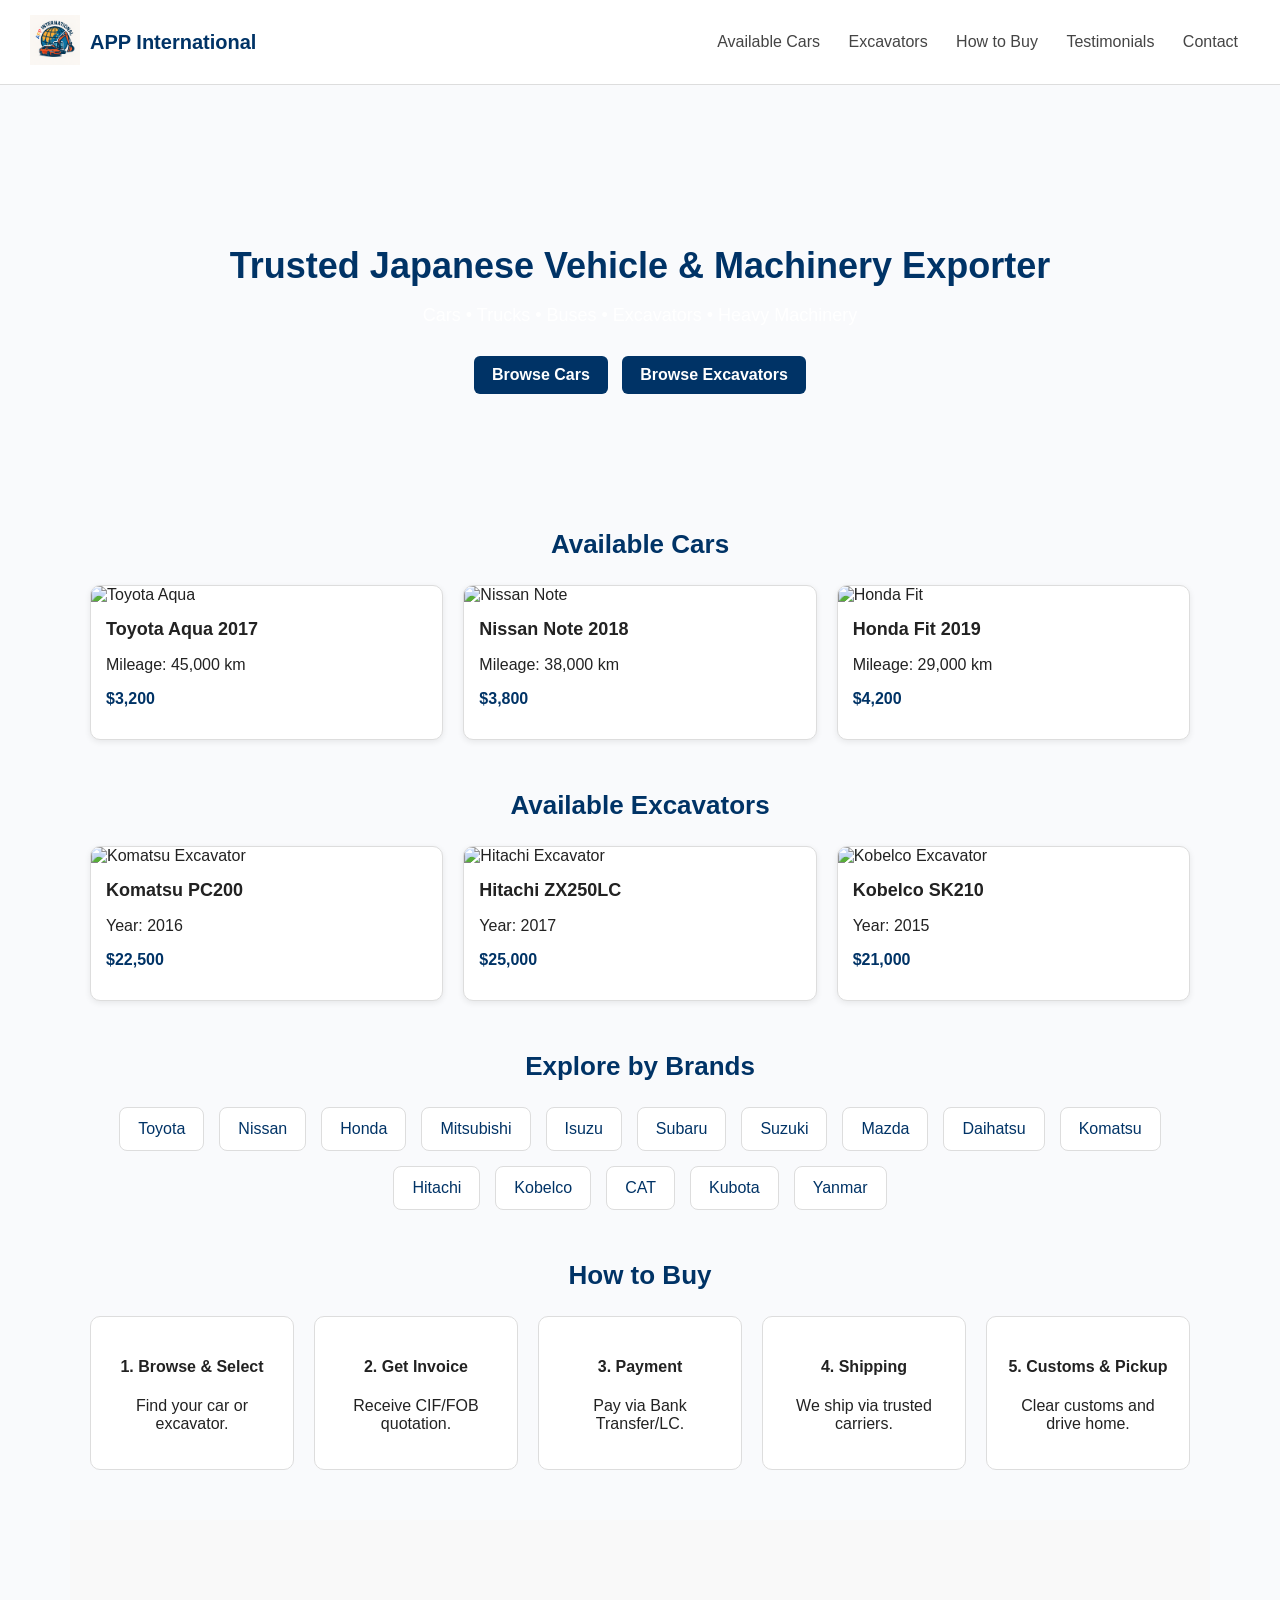
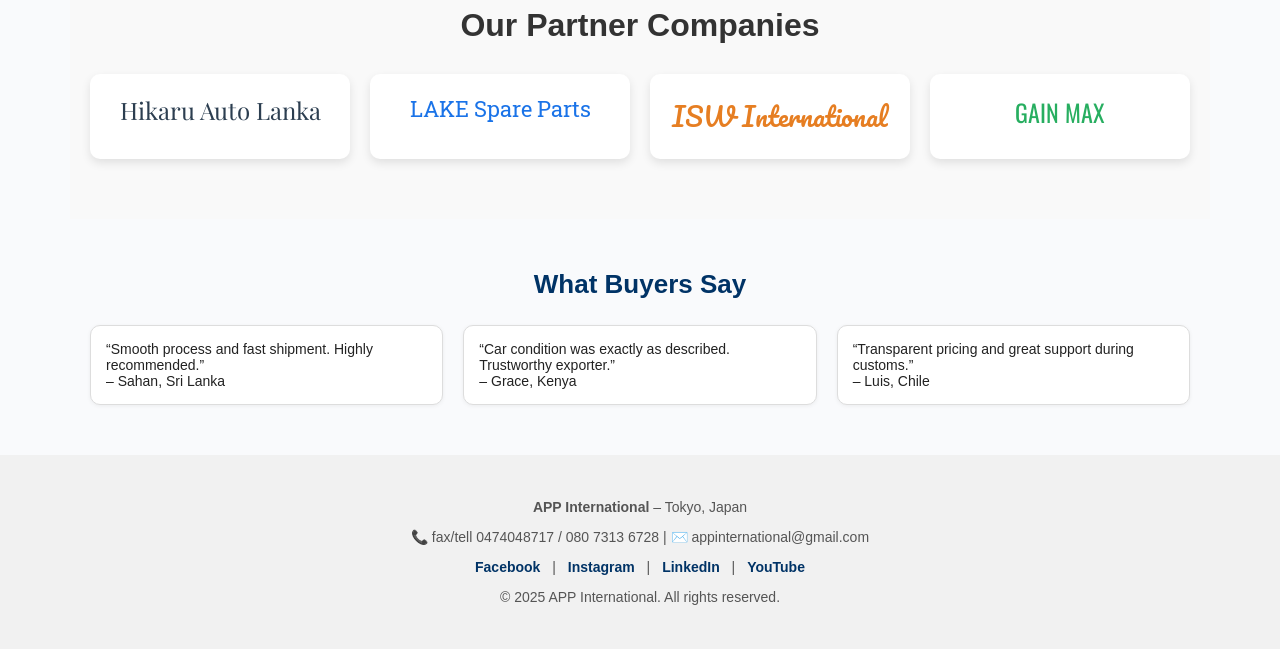
==== index.html @ 5d3f3b63 "Update index.html" ====
<!DOCTYPE html>
<html lang="en">
<head>
  <meta charset="UTF-8" />
  <meta name="viewport" content="width=device-width, initial-scale=1.0"/>
  <title>APP International - Japanese Vehicle & Machinery Exporter</title>
  <!-- Google Fonts for Partner Companies -->
  <link href="https://fonts.googleapis.com/css2?family=Playfair+Display:wght@600&family=Roboto+Slab:wght@700&family=Pacifico&family=Oswald:wght@600&display=swap" rel="stylesheet">

  <style>
    body {
      margin: 0;
      font-family: Arial, sans-serif;
      background: #f9fafc;
      color: #222;
    }
    header {
      background: #ffffff;
      border-bottom: 1px solid #ddd;
      padding: 15px 30px;
      display: flex;
      align-items: center;
      justify-content: space-between;
      position: sticky;
      top: 0;
      z-index: 100;
    }
    header .logo-container {
      display: flex;
      align-items: center;
      gap: 10px;
    }
    header img {
      height: 50px;
      width: auto;
    }
    header h1 {
      margin: 0;
      font-size: 20px;
      color: #003366;
    }
    nav a {
      margin: 0 12px;
      text-decoration: none;
      color: #444;
      font-weight: 500;
    }
    nav a:hover { color: #003366; }
    .hero {
      background: url("https://images.unsplash.com/photo-1502877338535-766e1452684a?auto=format&fit=crop&w=1500&q=80") center/cover no-repeat;
      color: white;
      text-align: center;
      padding: 80px 20px;
    }
    .hero h2 { font-size: 36px; margin-bottom: 15px; }
    .hero p { font-size: 18px; margin-bottom: 25px; }
    .btn {
      background: #003366;
      color: white;
      padding: 10px 18px;
      border-radius: 6px;
      text-decoration: none;
      font-weight: bold;
      margin: 5px;
      display: inline-block;
    }
    .btn:hover { background: #0055aa; }
    section {
      max-width: 1100px;
      margin: 50px auto;
      padding: 0 20px;
    }
    section h2 {
      text-align: center;
      margin-bottom: 25px;
      font-size: 26px;
      color: #003366;
    }
    .grid {
      display: grid;
      gap: 20px;
    }
    .grid-3 { grid-template-columns: repeat(auto-fit, minmax(300px, 1fr)); }
    .card {
      background: #fff;
      border: 1px solid #ddd;
      border-radius: 10px;
      overflow: hidden;
      box-shadow: 0 2px 6px rgba(0,0,0,0.08);
    }
    .card img { width: 100%; height: 180px; object-fit: cover; }
    .card-body { padding: 15px; }
    .card-body h3 { margin: 0 0 10px; font-size: 18px; }
    .price { color: #003366; font-weight: bold; margin-top: 5px; }
    .brands {
      display: flex;
      flex-wrap: wrap;
      justify-content: center;
      gap: 15px;
    }
    .brand {
      padding: 12px 18px;
      border: 1px solid #ddd;
      border-radius: 8px;
      background: #fff;
      font-weight: 500;
      color: #003366;
    }
    .steps {
      display: grid;
      grid-template-columns: repeat(auto-fit, minmax(180px, 1fr));
      gap: 20px;
    }
    .step {
      background: #fff;
      border: 1px solid #ddd;
      border-radius: 10px;
      padding: 20px;
      text-align: center;
    }
    .testimonials {
      display: grid;
      grid-template-columns: repeat(auto-fit, minmax(250px, 1fr));
      gap: 20px;
    }
    .testimonial {
      background: #fff;
      border: 1px solid #ddd;
      border-radius: 10px;
      padding: 15px;
      font-size: 14px;
      box-shadow: 0 1px 4px rgba(0,0,0,0.06);
    }

    /* Partner Companies Section */
    .partners {
      text-align: center;
      padding: 60px 20px;
      background: #f9f9f9;
    }
    .partners h2 {
      font-size: 2rem;
      margin-bottom: 30px;
      color: #333;
    }
    .partner-grid {
      display: grid;
      grid-template-columns: repeat(auto-fit, minmax(220px, 1fr));
      gap: 20px;
    }
    .partner {
      padding: 20px;
      border-radius: 10px;
      background: white;
      box-shadow: 0 4px 10px rgba(0,0,0,0.1);
      transition: transform 0.3s, box-shadow 0.3s;
    }
    .partner:hover {
      transform: translateY(-5px);
      box-shadow: 0 8px 20px rgba(0,0,0,0.2);
    }
    .partner.p1 { font-family: 'Playfair Display', serif; font-size: 1.5rem; color: #2c3e50; }
    .partner.p2 { font-family: 'Roboto Slab', serif; font-size: 1.4rem; color: #1a73e8; }
    .partner.p3 { font-family: 'Pacifico', cursive; font-size: 1.6rem; color: #e67e22; }
    .partner.p4 { font-family: 'Oswald', sans-serif; font-size: 1.5rem; color: #27ae60; }

    footer {
      background: #f1f1f1;
      padding: 30px 20px;
      margin-top: 50px;
      text-align: center;
      font-size: 14px;
      color: #555;
    }
    footer .social a {
      margin: 0 8px;
      color: #003366;
      text-decoration: none;
      font-weight: bold;
    }
  </style>
</head>
<body>

<header>
  <div class="logo-container">
    <a href="#">
      <img src="images/1.png" alt="APP International Logo">
    </a>
    <h1>APP International</h1>
  </div>
  <nav>
    <a href="#cars">Available Cars</a>
    <a href="#excavators">Excavators</a>
    <a href="#how">How to Buy</a>
    <a href="#testimonials">Testimonials</a>
    <a href="#contact">Contact</a>
  </nav>
</header>

<section class="hero">
  <h2>Trusted Japanese Vehicle & Machinery Exporter</h2>
  <p>Cars • Trucks • Buses • Excavators • Heavy Machinery</p>
  <a href="#cars" class="btn">Browse Cars</a>
  <a href="#excavators" class="btn">Browse Excavators</a>
</section>

<section id="cars">
  <h2>Available Cars</h2>
  <div class="grid grid-3">
    <div class="card">
      <img src="https://images.unsplash.com/photo-1517673132405-a56a62b18caf?auto=format&fit=crop&w=800&q=60" alt="Toyota Aqua"/>
      <div class="card-body">
        <h3>Toyota Aqua 2017</h3>
        <p>Mileage: 45,000 km</p>
        <p class="price">$3,200</p>
      </div>
    </div>
    <div class="card">
      <img src="https://images.unsplash.com/photo-1493238792000-8113da705763?auto=format&fit=crop&w=800&q=60" alt="Nissan Note"/>
      <div class="card-body">
        <h3>Nissan Note 2018</h3>
        <p>Mileage: 38,000 km</p>
        <p class="price">$3,800</p>
      </div>
    </div>
    <div class="card">
      <img src="https://images.unsplash.com/photo-1511919884226-fd3cad34687c?auto=format&fit=crop&w=800&q=60" alt="Honda Fit"/>
      <div class="card-body">
        <h3>Honda Fit 2019</h3>
        <p>Mileage: 29,000 km</p>
        <p class="price">$4,200</p>
      </div>
    </div>
  </div>
</section>

<section id="excavators">
  <h2>Available Excavators</h2>
  <div class="grid grid-3">
    <div class="card">
      <img src="https://upload.wikimedia.org/wikipedia/commons/4/40/Komatsu_PC200-8_excavator.jpg" alt="Komatsu Excavator"/>
      <div class="card-body">
        <h3>Komatsu PC200</h3>
        <p>Year: 2016</p>
        <p class="price">$22,500</p>
      </div>
    </div>
    <div class="card">
      <img src="https://upload.wikimedia.org/wikipedia/commons/f/f3/Hitachi_ZX250LC-5.jpg" alt="Hitachi Excavator"/>
      <div class="card-body">
        <h3>Hitachi ZX250LC</h3>
        <p>Year: 2017</p>
        <p class="price">$25,000</p>
      </div>
    </div>
    <div class="card">
      <img src="https://upload.wikimedia.org/wikipedia/commons/7/71/Kobelco_SK210LC-9.jpg" alt="Kobelco Excavator"/>
      <div class="card-body">
        <h3>Kobelco SK210</h3>
        <p>Year: 2015</p>
        <p class="price">$21,000</p>
      </div>
    </div>
  </div>
</section>

<section>
  <h2>Explore by Brands</h2>
  <div class="brands">
    <div class="brand">Toyota</div>
    <div class="brand">Nissan</div>
    <div class="brand">Honda</div>
    <div class="brand">Mitsubishi</div>
    <div class="brand">Isuzu</div>
    <div class="brand">Subaru</div>
    <div class="brand">Suzuki</div>
    <div class="brand">Mazda</div>
    <div class="brand">Daihatsu</div>
    <div class="brand">Komatsu</div>
    <div class="brand">Hitachi</div>
    <div class="brand">Kobelco</div>
    <div class="brand">CAT</div>
    <div class="brand">Kubota</div>
    <div class="brand">Yanmar</div>
  </div>
</section>

<section id="how">
  <h2>How to Buy</h2>
  <div class="steps">
    <div class="step"><h4>1. Browse & Select</h4><p>Find your car or excavator.</p></div>
    <div class="step"><h4>2. Get Invoice</h4><p>Receive CIF/FOB quotation.</p></div>
    <div class="step"><h4>3. Payment</h4><p>Pay via Bank Transfer/LC.</p></div>
    <div class="step"><h4>4. Shipping</h4><p>We ship via trusted carriers.</p></div>
    <div class="step"><h4>5. Customs & Pickup</h4><p>Clear customs and drive home.</p></div>
  </div>
</section>

<!-- Partner Companies Section -->
<section class="partners">
  <h2>Our Partner Companies</h2>
  <div class="partner-grid">
    <div class="partner p1">Hikaru Auto Lanka</div>
    <div class="partner p2">LAKE Spare Parts</div>
    <div class="partner p3">ISW International</div>
    <div class="partner p4">GAIN MAX</div>
  </div>
</section>

<section id="testimonials">
  <h2>What Buyers Say</h2>
  <div class="testimonials">
    <div class="testimonial">“Smooth process and fast shipment. Highly recommended.” <br>– Sahan, Sri Lanka</div>
    <div class="testimonial">“Car condition was exactly as described. Trustworthy exporter.” <br>– Grace, Kenya</div>
    <div class="testimonial">“Transparent pricing and great support during customs.” <br>– Luis, Chile</div>
  </div>
</section>

<footer id="contact">
  <p><strong>APP International</strong> – Tokyo, Japan</p>
  <p>📞 fax/tell 0474048717 / 080 7313 6728 | ✉️ appinternational@gmail.com </p>
  <div class="social">
    <a href="#">Facebook</a> | 
    <a href="#">Instagram</a> | 
    <a href="#">LinkedIn</a> | 
    <a href="#">YouTube</a>
  </div>
  <p>© 2025 APP International. All rights reserved.</p>
</footer>

</body>
</html>
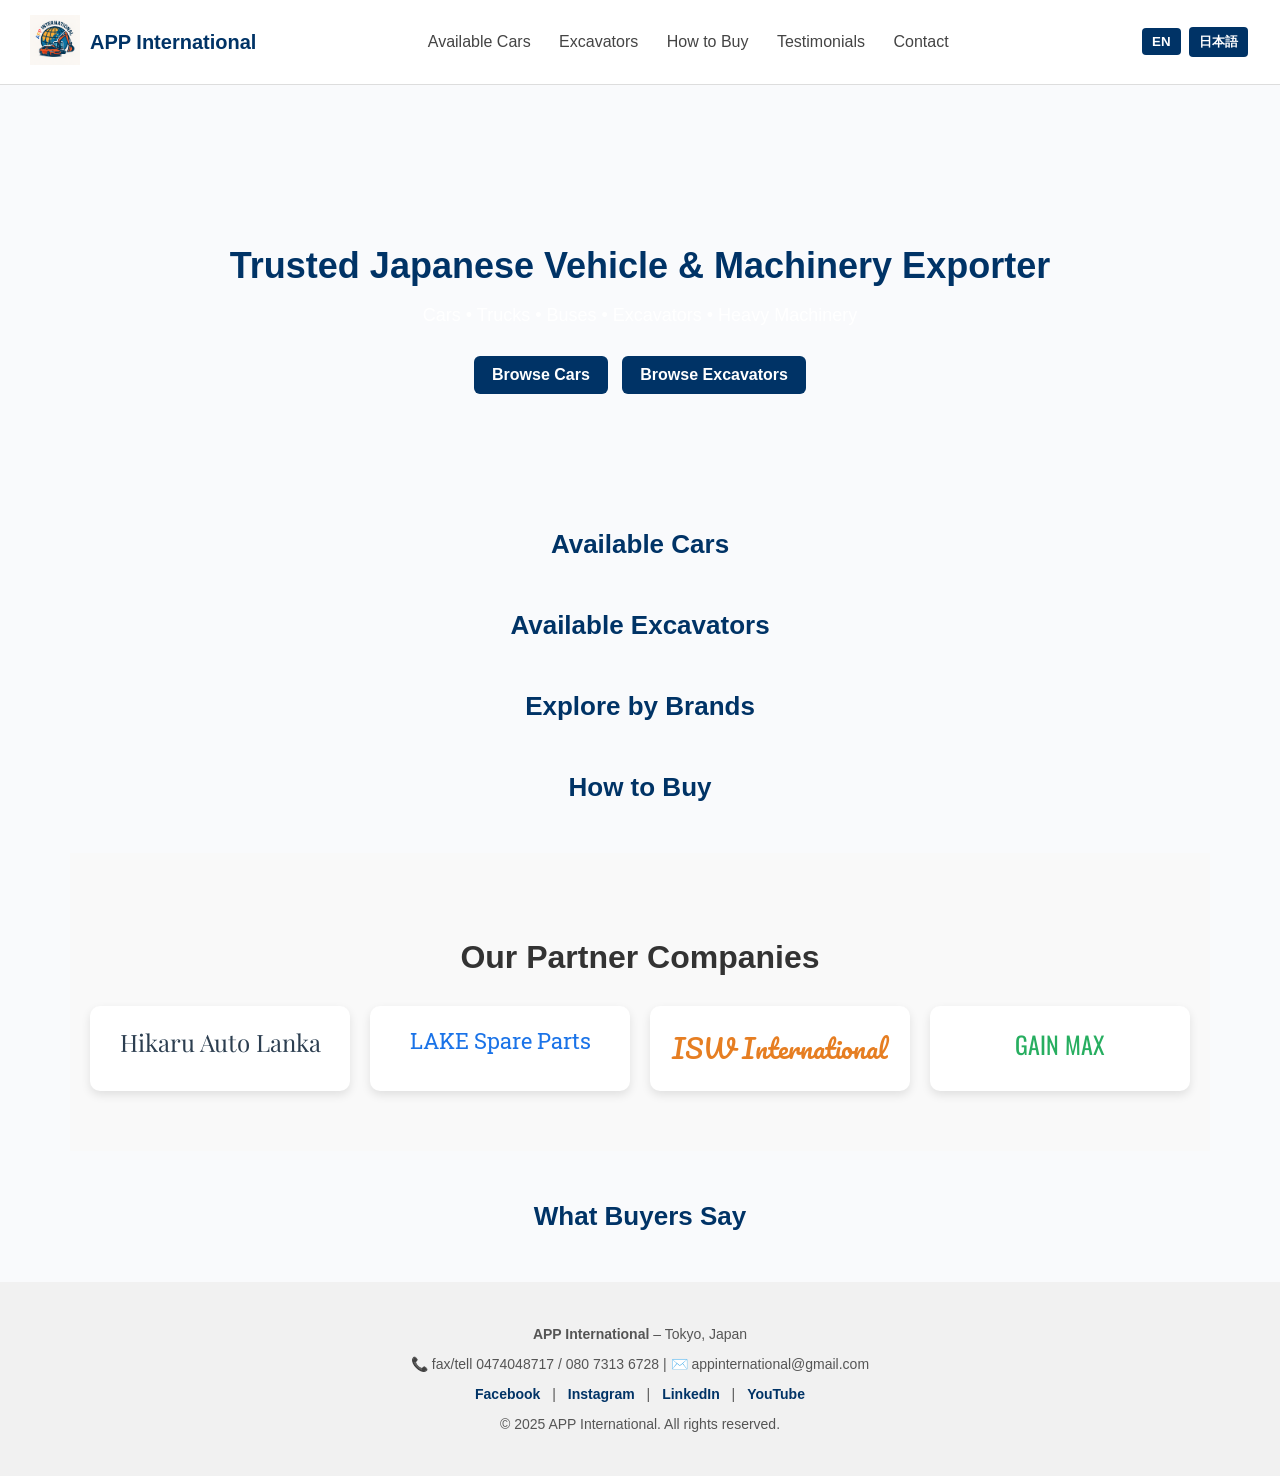
==== commit f7e9b639: "Update index.html" ====
--- a/index.html
+++ b/index.html
@@ -46,6 +46,22 @@
       font-weight: 500;
     }
     nav a:hover { color: #003366; }
+    .lang-switch {
+      margin-left: 20px;
+    }
+    .lang-switch button {
+      border: none;
+      background: #003366;
+      color: white;
+      padding: 6px 10px;
+      margin: 0 2px;
+      border-radius: 4px;
+      cursor: pointer;
+      font-weight: bold;
+    }
+    .lang-switch button:hover {
+      background: #0055aa;
+    }
     .hero {
       background: url("https://images.unsplash.com/photo-1502877338535-766e1452684a?auto=format&fit=crop&w=1500&q=80") center/cover no-repeat;
       color: white;
@@ -131,7 +147,6 @@
       font-size: 14px;
       box-shadow: 0 1px 4px rgba(0,0,0,0.06);
     }
-
     /* Partner Companies Section */
     .partners {
       text-align: center;
@@ -184,122 +199,51 @@
 
 <header>
   <div class="logo-container">
-    <a href="#">
-      <img src="images/1.png" alt="APP International Logo">
-    </a>
-    <h1>APP International</h1>
+    <a href="#"><img src="images/1.png" alt="APP International Logo"></a>
+    <h1 id="site-title">APP International</h1>
   </div>
   <nav>
-    <a href="#cars">Available Cars</a>
-    <a href="#excavators">Excavators</a>
-    <a href="#how">How to Buy</a>
-    <a href="#testimonials">Testimonials</a>
-    <a href="#contact">Contact</a>
+    <a href="#cars" id="nav-cars">Available Cars</a>
+    <a href="#excavators" id="nav-excavators">Excavators</a>
+    <a href="#how" id="nav-how">How to Buy</a>
+    <a href="#testimonials" id="nav-testimonials">Testimonials</a>
+    <a href="#contact" id="nav-contact">Contact</a>
   </nav>
+  <div class="lang-switch">
+    <button onclick="setLanguage('en')">EN</button>
+    <button onclick="setLanguage('jp')">日本語</button>
+  </div>
 </header>
 
 <section class="hero">
-  <h2>Trusted Japanese Vehicle & Machinery Exporter</h2>
-  <p>Cars • Trucks • Buses • Excavators • Heavy Machinery</p>
-  <a href="#cars" class="btn">Browse Cars</a>
-  <a href="#excavators" class="btn">Browse Excavators</a>
+  <h2 id="hero-title">Trusted Japanese Vehicle & Machinery Exporter</h2>
+  <p id="hero-sub">Cars • Trucks • Buses • Excavators • Heavy Machinery</p>
+  <a href="#cars" class="btn" id="btn-cars">Browse Cars</a>
+  <a href="#excavators" class="btn" id="btn-excavators">Browse Excavators</a>
 </section>
 
 <section id="cars">
-  <h2>Available Cars</h2>
-  <div class="grid grid-3">
-    <div class="card">
-      <img src="https://images.unsplash.com/photo-1517673132405-a56a62b18caf?auto=format&fit=crop&w=800&q=60" alt="Toyota Aqua"/>
-      <div class="card-body">
-        <h3>Toyota Aqua 2017</h3>
-        <p>Mileage: 45,000 km</p>
-        <p class="price">$3,200</p>
-      </div>
-    </div>
-    <div class="card">
-      <img src="https://images.unsplash.com/photo-1493238792000-8113da705763?auto=format&fit=crop&w=800&q=60" alt="Nissan Note"/>
-      <div class="card-body">
-        <h3>Nissan Note 2018</h3>
-        <p>Mileage: 38,000 km</p>
-        <p class="price">$3,800</p>
-      </div>
-    </div>
-    <div class="card">
-      <img src="https://images.unsplash.com/photo-1511919884226-fd3cad34687c?auto=format&fit=crop&w=800&q=60" alt="Honda Fit"/>
-      <div class="card-body">
-        <h3>Honda Fit 2019</h3>
-        <p>Mileage: 29,000 km</p>
-        <p class="price">$4,200</p>
-      </div>
-    </div>
-  </div>
+  <h2 id="cars-title">Available Cars</h2>
+  <!-- cars content unchanged -->
 </section>
 
 <section id="excavators">
-  <h2>Available Excavators</h2>
-  <div class="grid grid-3">
-    <div class="card">
-      <img src="https://upload.wikimedia.org/wikipedia/commons/4/40/Komatsu_PC200-8_excavator.jpg" alt="Komatsu Excavator"/>
-      <div class="card-body">
-        <h3>Komatsu PC200</h3>
-        <p>Year: 2016</p>
-        <p class="price">$22,500</p>
-      </div>
-    </div>
-    <div class="card">
-      <img src="https://upload.wikimedia.org/wikipedia/commons/f/f3/Hitachi_ZX250LC-5.jpg" alt="Hitachi Excavator"/>
-      <div class="card-body">
-        <h3>Hitachi ZX250LC</h3>
-        <p>Year: 2017</p>
-        <p class="price">$25,000</p>
-      </div>
-    </div>
-    <div class="card">
-      <img src="https://upload.wikimedia.org/wikipedia/commons/7/71/Kobelco_SK210LC-9.jpg" alt="Kobelco Excavator"/>
-      <div class="card-body">
-        <h3>Kobelco SK210</h3>
-        <p>Year: 2015</p>
-        <p class="price">$21,000</p>
-      </div>
-    </div>
-  </div>
+  <h2 id="excavators-title">Available Excavators</h2>
+  <!-- excavators content unchanged -->
 </section>
 
 <section>
-  <h2>Explore by Brands</h2>
-  <div class="brands">
-    <div class="brand">Toyota</div>
-    <div class="brand">Nissan</div>
-    <div class="brand">Honda</div>
-    <div class="brand">Mitsubishi</div>
-    <div class="brand">Isuzu</div>
-    <div class="brand">Subaru</div>
-    <div class="brand">Suzuki</div>
-    <div class="brand">Mazda</div>
-    <div class="brand">Daihatsu</div>
-    <div class="brand">Komatsu</div>
-    <div class="brand">Hitachi</div>
-    <div class="brand">Kobelco</div>
-    <div class="brand">CAT</div>
-    <div class="brand">Kubota</div>
-    <div class="brand">Yanmar</div>
-  </div>
+  <h2 id="brands-title">Explore by Brands</h2>
+  <!-- brands content unchanged -->
 </section>
 
 <section id="how">
-  <h2>How to Buy</h2>
-  <div class="steps">
-    <div class="step"><h4>1. Browse & Select</h4><p>Find your car or excavator.</p></div>
-    <div class="step"><h4>2. Get Invoice</h4><p>Receive CIF/FOB quotation.</p></div>
-    <div class="step"><h4>3. Payment</h4><p>Pay via Bank Transfer/LC.</p></div>
-    <div class="step"><h4>4. Shipping</h4><p>We ship via trusted carriers.</p></div>
-    <div class="step"><h4>5. Customs & Pickup</h4><p>Clear customs and drive home.</p></div>
-  </div>
-</section>
-
-<!-- Partner Companies Section -->
+  <h2 id="how-title">How to Buy</h2>
+  <!-- steps content unchanged -->
+</section>
+
 <section class="partners">
-  <h2>Our Partner Companies</h2>
+  <h2 id="partners-title">Our Partner Companies</h2>
   <div class="partner-grid">
     <div class="partner p1">Hikaru Auto Lanka</div>
     <div class="partner p2">LAKE Spare Parts</div>
@@ -309,16 +253,12 @@
 </section>
 
 <section id="testimonials">
-  <h2>What Buyers Say</h2>
-  <div class="testimonials">
-    <div class="testimonial">“Smooth process and fast shipment. Highly recommended.” <br>– Sahan, Sri Lanka</div>
-    <div class="testimonial">“Car condition was exactly as described. Trustworthy exporter.” <br>– Grace, Kenya</div>
-    <div class="testimonial">“Transparent pricing and great support during customs.” <br>– Luis, Chile</div>
-  </div>
+  <h2 id="testimonials-title">What Buyers Say</h2>
+  <!-- testimonials content unchanged -->
 </section>
 
 <footer id="contact">
-  <p><strong>APP International</strong> – Tokyo, Japan</p>
+  <p><strong id="footer-company">APP International</strong> – Tokyo, Japan</p>
   <p>📞 fax/tell 0474048717 / 080 7313 6728 | ✉️ appinternational@gmail.com </p>
   <div class="social">
     <a href="#">Facebook</a> | 
@@ -326,8 +266,60 @@
     <a href="#">LinkedIn</a> | 
     <a href="#">YouTube</a>
   </div>
-  <p>© 2025 APP International. All rights reserved.</p>
+  <p id="footer-text">© 2025 APP International. All rights reserved.</p>
 </footer>
+
+<script>
+const translations = {
+  en: {
+    "site-title": "APP International",
+    "nav-cars": "Available Cars",
+    "nav-excavators": "Excavators",
+    "nav-how": "How to Buy",
+    "nav-testimonials": "Testimonials",
+    "nav-contact": "Contact",
+    "hero-title": "Trusted Japanese Vehicle & Machinery Exporter",
+    "hero-sub": "Cars • Trucks • Buses • Excavators • Heavy Machinery",
+    "btn-cars": "Browse Cars",
+    "btn-excavators": "Browse Excavators",
+    "cars-title": "Available Cars",
+    "excavators-title": "Available Excavators",
+    "brands-title": "Explore by Brands",
+    "how-title": "How to Buy",
+    "partners-title": "Our Partner Companies",
+    "testimonials-title": "What Buyers Say",
+    "footer-company": "APP International",
+    "footer-text": "© 2025 APP International. All rights reserved."
+  },
+  jp: {
+    "site-title": "APPインターナショナル",
+    "nav-cars": "販売中の車",
+    "nav-excavators": "油圧ショベル",
+    "nav-how": "購入方法",
+    "nav-testimonials": "お客様の声",
+    "nav-contact": "お問い合わせ",
+    "hero-title": "信頼できる日本車・建設機械輸出業者",
+    "hero-sub": "自動車 • トラック • バス • 油圧ショベル • 重機",
+    "btn-cars": "車を見る",
+    "btn-excavators": "油圧ショベルを見る",
+    "cars-title": "販売中の車",
+    "excavators-title": "販売中の油圧ショベル",
+    "brands-title": "メーカー別に探す",
+    "how-title": "購入の流れ",
+    "partners-title": "パートナー企業",
+    "testimonials-title": "お客様の声",
+    "footer-company": "APPインターナショナル",
+    "footer-text": "© 2025 APPインターナショナル. 無断転載を禁ず。"
+  }
+};
+
+function setLanguage(lang) {
+  for (const id in translations[lang]) {
+    const el = document.getElementById(id);
+    if (el) el.textContent = translations[lang][id];
+  }
+}
+</script>
 
 </body>
 </html>
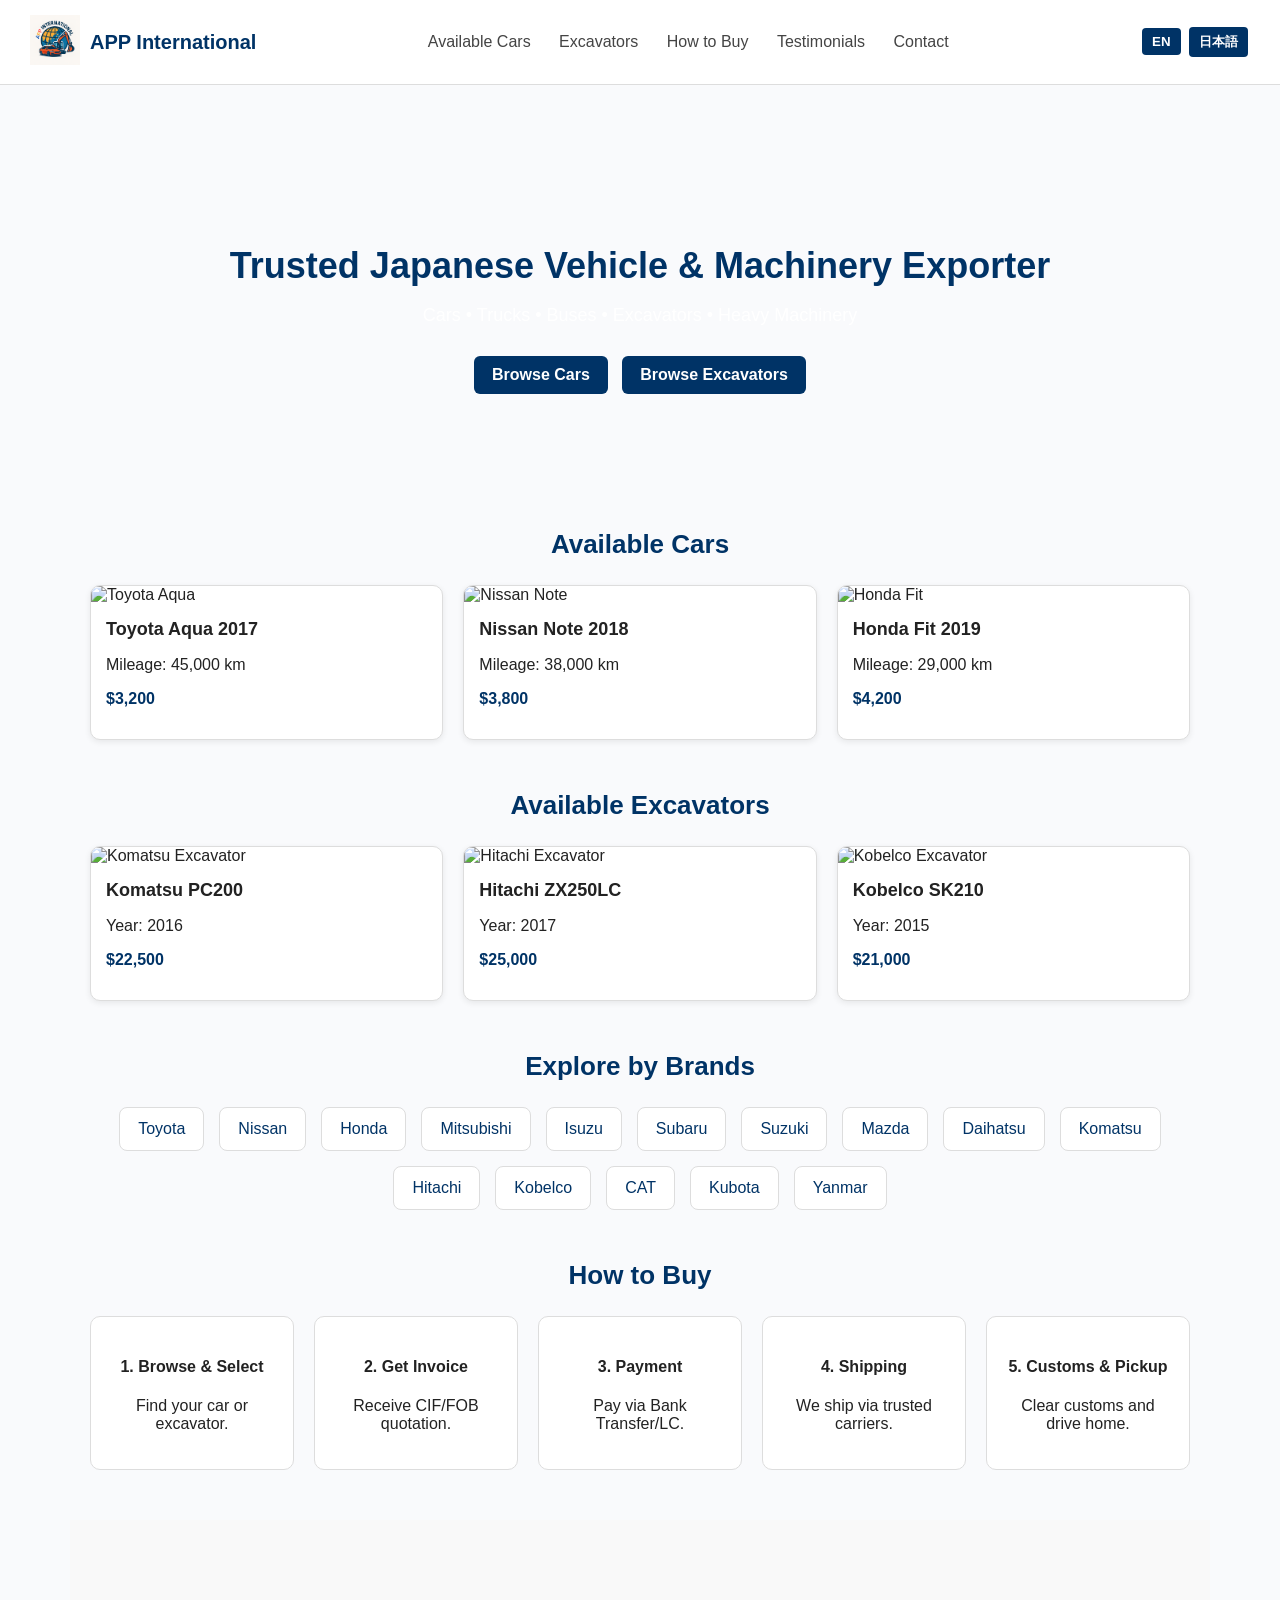
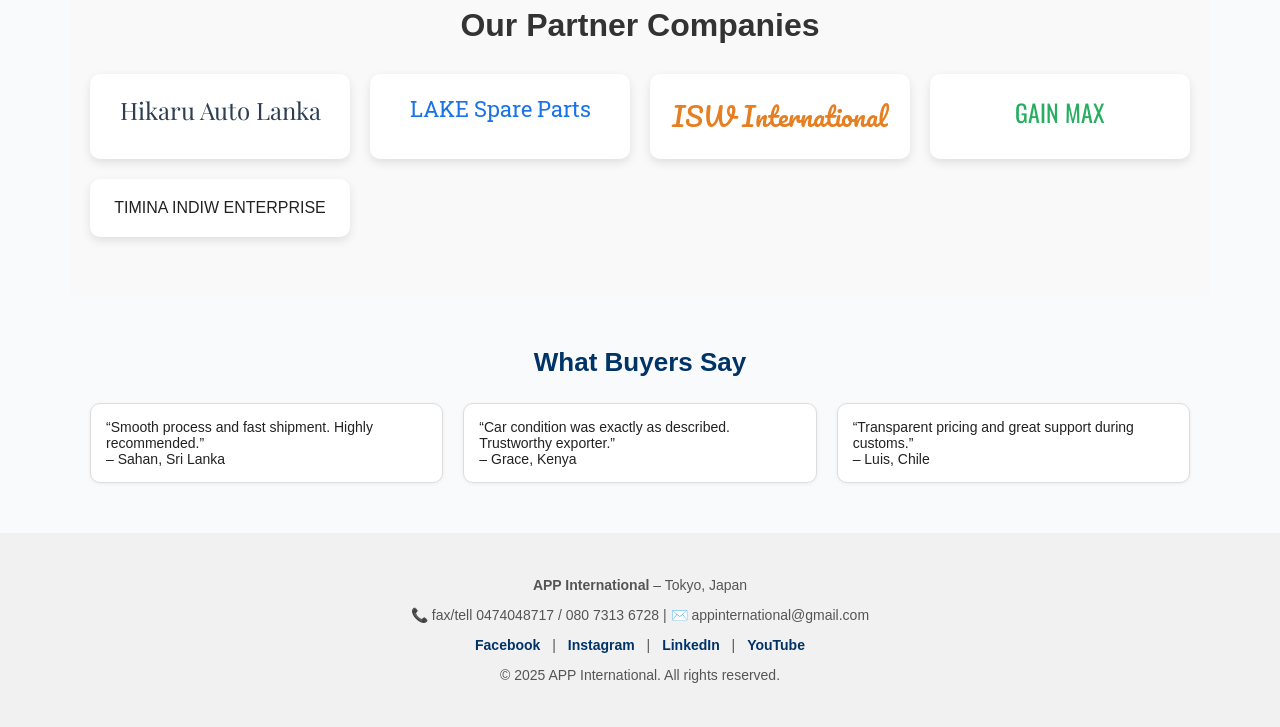
==== commit 7b88b144: "Update index.html" ====
--- a/index.html
+++ b/index.html
@@ -3,196 +3,94 @@
 <head>
   <meta charset="UTF-8" />
   <meta name="viewport" content="width=device-width, initial-scale=1.0"/>
-  <title>APP International - Japanese Vehicle & Machinery Exporter</title>
+  <title>APP International - Japanese Vehicle Spare Parts & Machinery Exporter</title>
   <!-- Google Fonts for Partner Companies -->
   <link href="https://fonts.googleapis.com/css2?family=Playfair+Display:wght@600&family=Roboto+Slab:wght@700&family=Pacifico&family=Oswald:wght@600&display=swap" rel="stylesheet">
 
   <style>
-    body {
-      margin: 0;
-      font-family: Arial, sans-serif;
-      background: #f9fafc;
-      color: #222;
-    }
+    body { margin: 0; font-family: Arial, sans-serif; background: #f9fafc; color: #222; }
     header {
-      background: #ffffff;
-      border-bottom: 1px solid #ddd;
-      padding: 15px 30px;
-      display: flex;
-      align-items: center;
-      justify-content: space-between;
-      position: sticky;
-      top: 0;
-      z-index: 100;
-    }
-    header .logo-container {
-      display: flex;
-      align-items: center;
-      gap: 10px;
-    }
-    header img {
-      height: 50px;
-      width: auto;
-    }
-    header h1 {
-      margin: 0;
-      font-size: 20px;
-      color: #003366;
-    }
-    nav a {
-      margin: 0 12px;
-      text-decoration: none;
-      color: #444;
-      font-weight: 500;
-    }
+      background: #ffffff; border-bottom: 1px solid #ddd;
+      padding: 15px 30px; display: flex; align-items: center; justify-content: space-between;
+      position: sticky; top: 0; z-index: 100;
+    }
+    header .logo-container { display: flex; align-items: center; gap: 10px; }
+    header img { height: 50px; width: auto; }
+    header h1 { margin: 0; font-size: 20px; color: #003366; }
+    nav a { margin: 0 12px; text-decoration: none; color: #444; font-weight: 500; }
     nav a:hover { color: #003366; }
-    .lang-switch {
-      margin-left: 20px;
-    }
+    .lang-switch { margin-left: 20px; }
     .lang-switch button {
-      border: none;
-      background: #003366;
-      color: white;
-      padding: 6px 10px;
-      margin: 0 2px;
-      border-radius: 4px;
-      cursor: pointer;
-      font-weight: bold;
-    }
-    .lang-switch button:hover {
-      background: #0055aa;
-    }
+      border: none; background: #003366; color: white; padding: 6px 10px;
+      margin: 0 2px; border-radius: 4px; cursor: pointer; font-weight: bold;
+    }
+    .lang-switch button:hover { background: #0055aa; }
     .hero {
       background: url("https://images.unsplash.com/photo-1502877338535-766e1452684a?auto=format&fit=crop&w=1500&q=80") center/cover no-repeat;
-      color: white;
-      text-align: center;
-      padding: 80px 20px;
+      color: white; text-align: center; padding: 80px 20px;
     }
     .hero h2 { font-size: 36px; margin-bottom: 15px; }
     .hero p { font-size: 18px; margin-bottom: 25px; }
     .btn {
-      background: #003366;
-      color: white;
-      padding: 10px 18px;
-      border-radius: 6px;
-      text-decoration: none;
-      font-weight: bold;
-      margin: 5px;
-      display: inline-block;
+      background: #003366; color: white; padding: 10px 18px;
+      border-radius: 6px; text-decoration: none; font-weight: bold;
+      margin: 5px; display: inline-block;
     }
     .btn:hover { background: #0055aa; }
-    section {
-      max-width: 1100px;
-      margin: 50px auto;
-      padding: 0 20px;
-    }
-    section h2 {
-      text-align: center;
-      margin-bottom: 25px;
-      font-size: 26px;
-      color: #003366;
-    }
-    .grid {
-      display: grid;
-      gap: 20px;
-    }
+    section { max-width: 1100px; margin: 50px auto; padding: 0 20px; }
+    section h2 { text-align: center; margin-bottom: 25px; font-size: 26px; color: #003366; }
+    .grid { display: grid; gap: 20px; }
     .grid-3 { grid-template-columns: repeat(auto-fit, minmax(300px, 1fr)); }
     .card {
-      background: #fff;
-      border: 1px solid #ddd;
-      border-radius: 10px;
-      overflow: hidden;
-      box-shadow: 0 2px 6px rgba(0,0,0,0.08);
+      background: #fff; border: 1px solid #ddd; border-radius: 10px;
+      overflow: hidden; box-shadow: 0 2px 6px rgba(0,0,0,0.08);
     }
     .card img { width: 100%; height: 180px; object-fit: cover; }
     .card-body { padding: 15px; }
     .card-body h3 { margin: 0 0 10px; font-size: 18px; }
     .price { color: #003366; font-weight: bold; margin-top: 5px; }
     .brands {
-      display: flex;
-      flex-wrap: wrap;
-      justify-content: center;
-      gap: 15px;
+      display: flex; flex-wrap: wrap; justify-content: center; gap: 15px;
     }
     .brand {
-      padding: 12px 18px;
-      border: 1px solid #ddd;
-      border-radius: 8px;
-      background: #fff;
-      font-weight: 500;
-      color: #003366;
+      padding: 12px 18px; border: 1px solid #ddd; border-radius: 8px;
+      background: #fff; font-weight: 500; color: #003366;
     }
     .steps {
-      display: grid;
-      grid-template-columns: repeat(auto-fit, minmax(180px, 1fr));
-      gap: 20px;
+      display: grid; grid-template-columns: repeat(auto-fit, minmax(180px, 1fr)); gap: 20px;
     }
     .step {
-      background: #fff;
-      border: 1px solid #ddd;
-      border-radius: 10px;
-      padding: 20px;
-      text-align: center;
+      background: #fff; border: 1px solid #ddd; border-radius: 10px;
+      padding: 20px; text-align: center;
     }
     .testimonials {
-      display: grid;
-      grid-template-columns: repeat(auto-fit, minmax(250px, 1fr));
-      gap: 20px;
+      display: grid; grid-template-columns: repeat(auto-fit, minmax(250px, 1fr)); gap: 20px;
     }
     .testimonial {
-      background: #fff;
-      border: 1px solid #ddd;
-      border-radius: 10px;
-      padding: 15px;
-      font-size: 14px;
-      box-shadow: 0 1px 4px rgba(0,0,0,0.06);
+      background: #fff; border: 1px solid #ddd; border-radius: 10px;
+      padding: 15px; font-size: 14px; box-shadow: 0 1px 4px rgba(0,0,0,0.06);
     }
     /* Partner Companies Section */
-    .partners {
-      text-align: center;
-      padding: 60px 20px;
-      background: #f9f9f9;
-    }
-    .partners h2 {
-      font-size: 2rem;
-      margin-bottom: 30px;
-      color: #333;
-    }
+    .partners { text-align: center; padding: 60px 20px; background: #f9f9f9; }
+    .partners h2 { font-size: 2rem; margin-bottom: 30px; color: #333; }
     .partner-grid {
-      display: grid;
-      grid-template-columns: repeat(auto-fit, minmax(220px, 1fr));
-      gap: 20px;
+      display: grid; grid-template-columns: repeat(auto-fit, minmax(220px, 1fr)); gap: 20px;
     }
     .partner {
-      padding: 20px;
-      border-radius: 10px;
-      background: white;
+      padding: 20px; border-radius: 10px; background: white;
       box-shadow: 0 4px 10px rgba(0,0,0,0.1);
       transition: transform 0.3s, box-shadow 0.3s;
     }
-    .partner:hover {
-      transform: translateY(-5px);
-      box-shadow: 0 8px 20px rgba(0,0,0,0.2);
-    }
+    .partner:hover { transform: translateY(-5px); box-shadow: 0 8px 20px rgba(0,0,0,0.2); }
     .partner.p1 { font-family: 'Playfair Display', serif; font-size: 1.5rem; color: #2c3e50; }
     .partner.p2 { font-family: 'Roboto Slab', serif; font-size: 1.4rem; color: #1a73e8; }
     .partner.p3 { font-family: 'Pacifico', cursive; font-size: 1.6rem; color: #e67e22; }
     .partner.p4 { font-family: 'Oswald', sans-serif; font-size: 1.5rem; color: #27ae60; }
-
     footer {
-      background: #f1f1f1;
-      padding: 30px 20px;
-      margin-top: 50px;
-      text-align: center;
-      font-size: 14px;
-      color: #555;
-    }
-    footer .social a {
-      margin: 0 8px;
-      color: #003366;
-      text-decoration: none;
-      font-weight: bold;
-    }
+      background: #f1f1f1; padding: 30px 20px; margin-top: 50px;
+      text-align: center; font-size: 14px; color: #555;
+    }
+    footer .social a { margin: 0 8px; color: #003366; text-decoration: none; font-weight: bold; }
   </style>
 </head>
 <body>
@@ -224,22 +122,94 @@
 
 <section id="cars">
   <h2 id="cars-title">Available Cars</h2>
-  <!-- cars content unchanged -->
+  <div class="grid grid-3">
+    <div class="card">
+      <img src="https://images.unsplash.com/photo-1517673132405-a56a62b18caf?auto=format&fit=crop&w=800&q=60" alt="Toyota Aqua"/>
+      <div class="card-body">
+        <h3>Toyota Aqua 2017</h3>
+        <p>Mileage: 45,000 km</p>
+        <p class="price">$3,200</p>
+      </div>
+    </div>
+    <div class="card">
+      <img src="https://images.unsplash.com/photo-1493238792000-8113da705763?auto=format&fit=crop&w=800&q=60" alt="Nissan Note"/>
+      <div class="card-body">
+        <h3>Nissan Note 2018</h3>
+        <p>Mileage: 38,000 km</p>
+        <p class="price">$3,800</p>
+      </div>
+    </div>
+    <div class="card">
+      <img src="https://images.unsplash.com/photo-1511919884226-fd3cad34687c?auto=format&fit=crop&w=800&q=60" alt="Honda Fit"/>
+      <div class="card-body">
+        <h3>Honda Fit 2019</h3>
+        <p>Mileage: 29,000 km</p>
+        <p class="price">$4,200</p>
+      </div>
+    </div>
+  </div>
 </section>
 
 <section id="excavators">
   <h2 id="excavators-title">Available Excavators</h2>
-  <!-- excavators content unchanged -->
+  <div class="grid grid-3">
+    <div class="card">
+      <img src="https://upload.wikimedia.org/wikipedia/commons/4/40/Komatsu_PC200-8_excavator.jpg" alt="Komatsu Excavator"/>
+      <div class="card-body">
+        <h3>Komatsu PC200</h3>
+        <p>Year: 2016</p>
+        <p class="price">$22,500</p>
+      </div>
+    </div>
+    <div class="card">
+      <img src="https://upload.wikimedia.org/wikipedia/commons/f/f3/Hitachi_ZX250LC-5.jpg" alt="Hitachi Excavator"/>
+      <div class="card-body">
+        <h3>Hitachi ZX250LC</h3>
+        <p>Year: 2017</p>
+        <p class="price">$25,000</p>
+      </div>
+    </div>
+    <div class="card">
+      <img src="https://upload.wikimedia.org/wikipedia/commons/7/71/Kobelco_SK210LC-9.jpg" alt="Kobelco Excavator"/>
+      <div class="card-body">
+        <h3>Kobelco SK210</h3>
+        <p>Year: 2015</p>
+        <p class="price">$21,000</p>
+      </div>
+    </div>
+  </div>
 </section>
 
 <section>
   <h2 id="brands-title">Explore by Brands</h2>
-  <!-- brands content unchanged -->
+  <div class="brands">
+    <div class="brand">Toyota</div>
+    <div class="brand">Nissan</div>
+    <div class="brand">Honda</div>
+    <div class="brand">Mitsubishi</div>
+    <div class="brand">Isuzu</div>
+    <div class="brand">Subaru</div>
+    <div class="brand">Suzuki</div>
+    <div class="brand">Mazda</div>
+    <div class="brand">Daihatsu</div>
+    <div class="brand">Komatsu</div>
+    <div class="brand">Hitachi</div>
+    <div class="brand">Kobelco</div>
+    <div class="brand">CAT</div>
+    <div class="brand">Kubota</div>
+    <div class="brand">Yanmar</div>
+  </div>
 </section>
 
 <section id="how">
   <h2 id="how-title">How to Buy</h2>
-  <!-- steps content unchanged -->
+  <div class="steps">
+    <div class="step"><h4>1. Browse & Select</h4><p>Find your car or excavator.</p></div>
+    <div class="step"><h4>2. Get Invoice</h4><p>Receive CIF/FOB quotation.</p></div>
+    <div class="step"><h4>3. Payment</h4><p>Pay via Bank Transfer/LC.</p></div>
+    <div class="step"><h4>4. Shipping</h4><p>We ship via trusted carriers.</p></div>
+    <div class="step"><h4>5. Customs & Pickup</h4><p>Clear customs and drive home.</p></div>
+  </div>
 </section>
 
 <section class="partners">
@@ -249,12 +219,17 @@
     <div class="partner p2">LAKE Spare Parts</div>
     <div class="partner p3">ISW International</div>
     <div class="partner p4">GAIN MAX</div>
+    <div class="partner p5">TIMINA INDIW ENTERPRISE</div>
   </div>
 </section>
 
 <section id="testimonials">
   <h2 id="testimonials-title">What Buyers Say</h2>
-  <!-- testimonials content unchanged -->
+  <div class="testimonials">
+    <div class="testimonial">“Smooth process and fast shipment. Highly recommended.” <br>– Sahan, Sri Lanka</div>
+    <div class="testimonial">“Car condition was exactly as described. Trustworthy exporter.” <br>– Grace, Kenya</div>
+    <div class="testimonial">“Transparent pricing and great support during customs.” <br>– Luis, Chile</div>
+  </div>
 </section>
 
 <footer id="contact">
@@ -312,7 +287,6 @@
     "footer-text": "© 2025 APPインターナショナル. 無断転載を禁ず。"
   }
 };
-
 function setLanguage(lang) {
   for (const id in translations[lang]) {
     const el = document.getElementById(id);
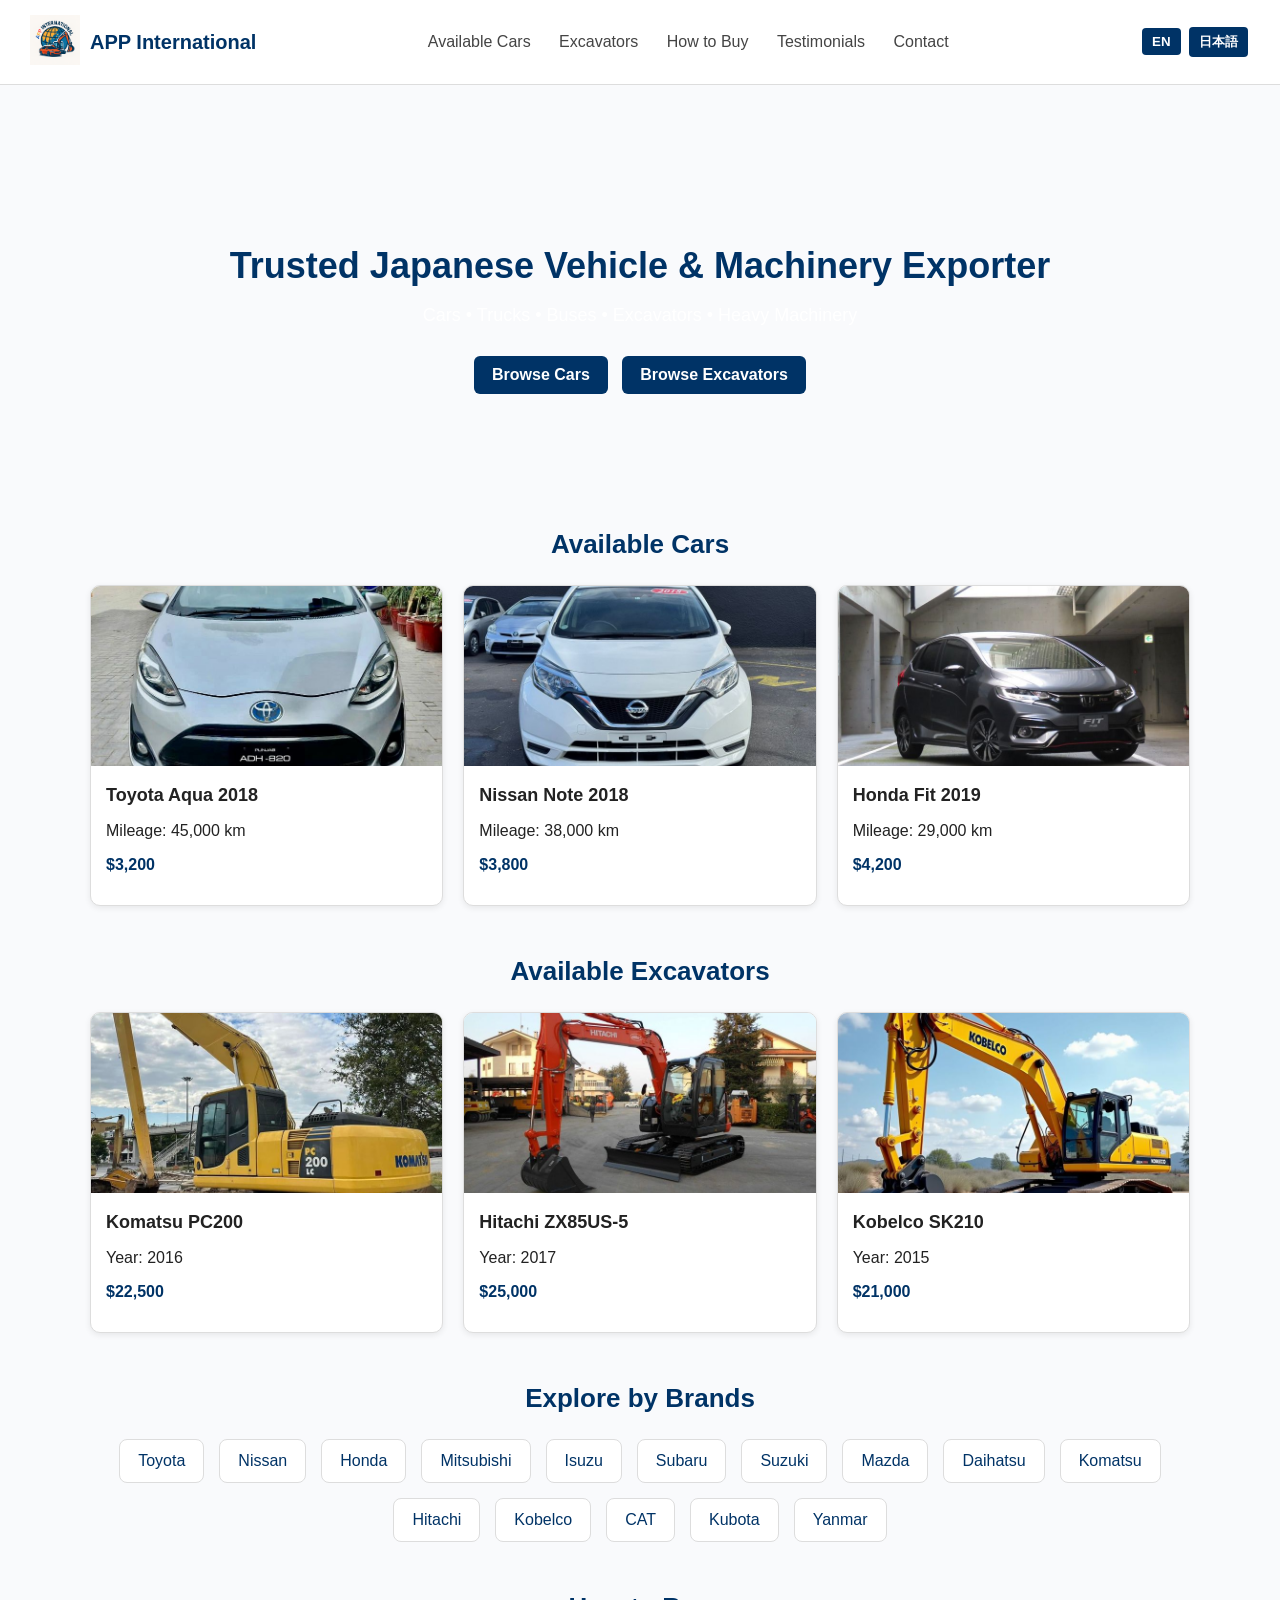
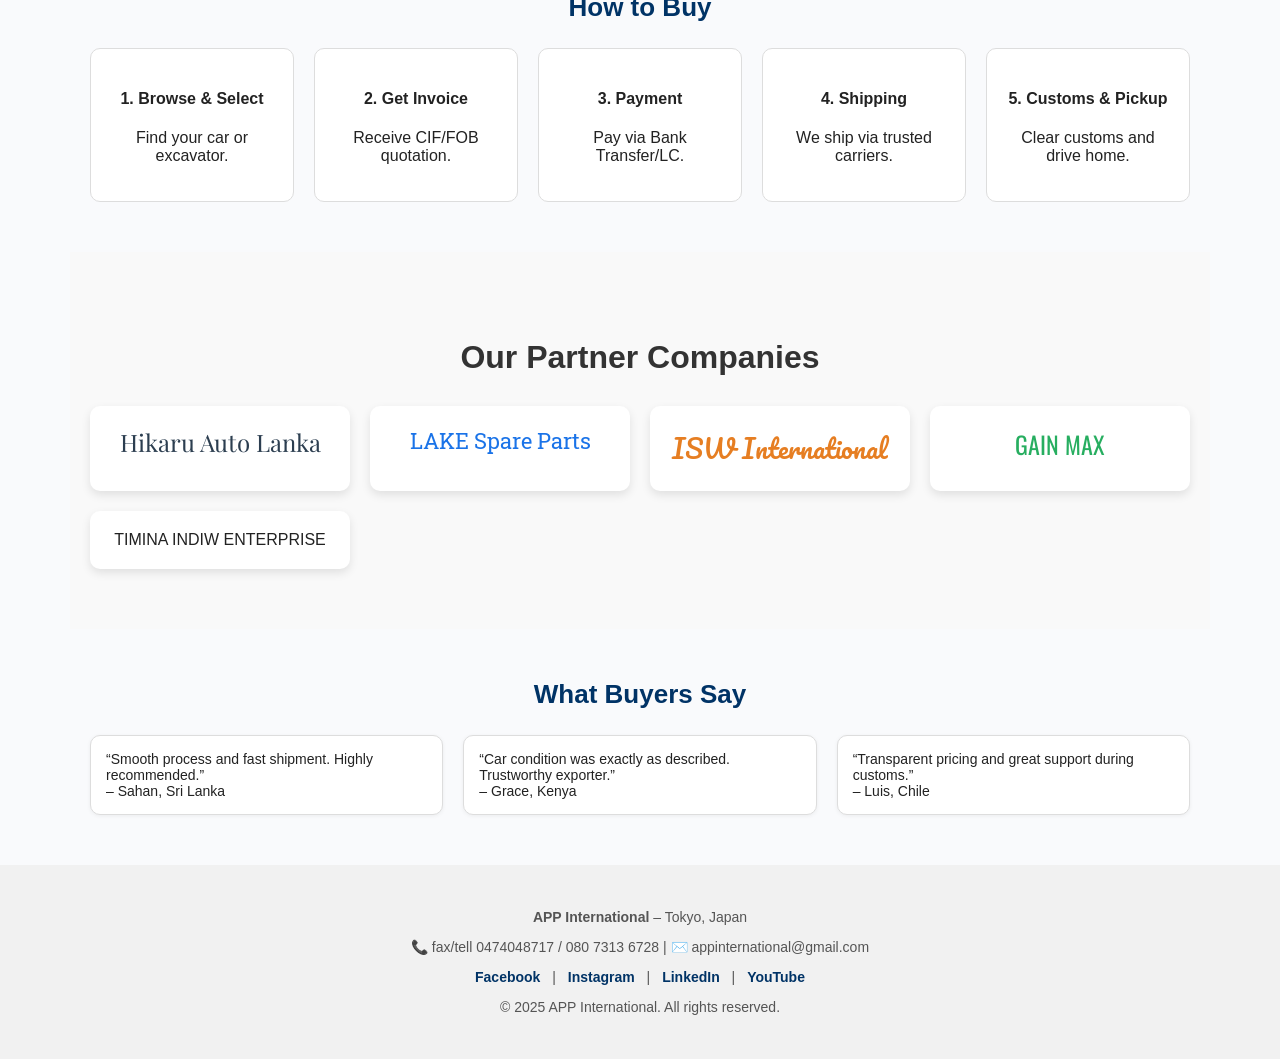
==== commit 06ab0323: "Update index.html" ====
--- a/index.html
+++ b/index.html
@@ -124,15 +124,15 @@
   <h2 id="cars-title">Available Cars</h2>
   <div class="grid grid-3">
     <div class="card">
-      <img src="https://images.unsplash.com/photo-1517673132405-a56a62b18caf?auto=format&fit=crop&w=800&q=60" alt="Toyota Aqua"/>
-      <div class="card-body">
-        <h3>Toyota Aqua 2017</h3>
+      <img src="images/2018 Toyota Aqua Hybrid (Prius C).jpg" alt="Toyota Aqua"/>
+      <div class="card-body">
+        <h3>Toyota Aqua 2018</h3>
         <p>Mileage: 45,000 km</p>
         <p class="price">$3,200</p>
       </div>
     </div>
     <div class="card">
-      <img src="https://images.unsplash.com/photo-1493238792000-8113da705763?auto=format&fit=crop&w=800&q=60" alt="Nissan Note"/>
+      <img src="images/🚗 2018 Nissan Note.jpg" alt="Nissan Note"/>
       <div class="card-body">
         <h3>Nissan Note 2018</h3>
         <p>Mileage: 38,000 km</p>
@@ -140,7 +140,7 @@
       </div>
     </div>
     <div class="card">
-      <img src="https://images.unsplash.com/photo-1511919884226-fd3cad34687c?auto=format&fit=crop&w=800&q=60" alt="Honda Fit"/>
+      <img src="images/ホンダ・フィットRS Honda SENSING 内装・外装など35枚 【画像・写真】 - webCG.jpg" alt="Honda Fit"/>
       <div class="card-body">
         <h3>Honda Fit 2019</h3>
         <p>Mileage: 29,000 km</p>
@@ -154,7 +154,7 @@
   <h2 id="excavators-title">Available Excavators</h2>
   <div class="grid grid-3">
     <div class="card">
-      <img src="https://upload.wikimedia.org/wikipedia/commons/4/40/Komatsu_PC200-8_excavator.jpg" alt="Komatsu Excavator"/>
+      <img src="images/Komatsu PC200LC-8 Specs & Dimensions.jpg" alt="Komatsu Excavator"/>
       <div class="card-body">
         <h3>Komatsu PC200</h3>
         <p>Year: 2016</p>
@@ -162,15 +162,15 @@
       </div>
     </div>
     <div class="card">
-      <img src="https://upload.wikimedia.org/wikipedia/commons/f/f3/Hitachi_ZX250LC-5.jpg" alt="Hitachi Excavator"/>
-      <div class="card-body">
-        <h3>Hitachi ZX250LC</h3>
+      <img src="images/HITACHI ZX85US-5  https___autoline_info_-_sale_mini-diggers_HITACHI-ZX85US-5--15102613115518433600.jpg" alt="Hitachi Excavator"/>
+      <div class="card-body">
+        <h3>Hitachi ZX85US-5</h3>
         <p>Year: 2017</p>
         <p class="price">$25,000</p>
       </div>
     </div>
     <div class="card">
-      <img src="https://upload.wikimedia.org/wikipedia/commons/7/71/Kobelco_SK210LC-9.jpg" alt="Kobelco Excavator"/>
+      <img src="images/Kobelco SK200-8 SK210LC-8 Hydraulic Excavator Service Repair Manual PDF.jpg" alt="Kobelco Excavator"/>
       <div class="card-body">
         <h3>Kobelco SK210</h3>
         <p>Year: 2015</p>
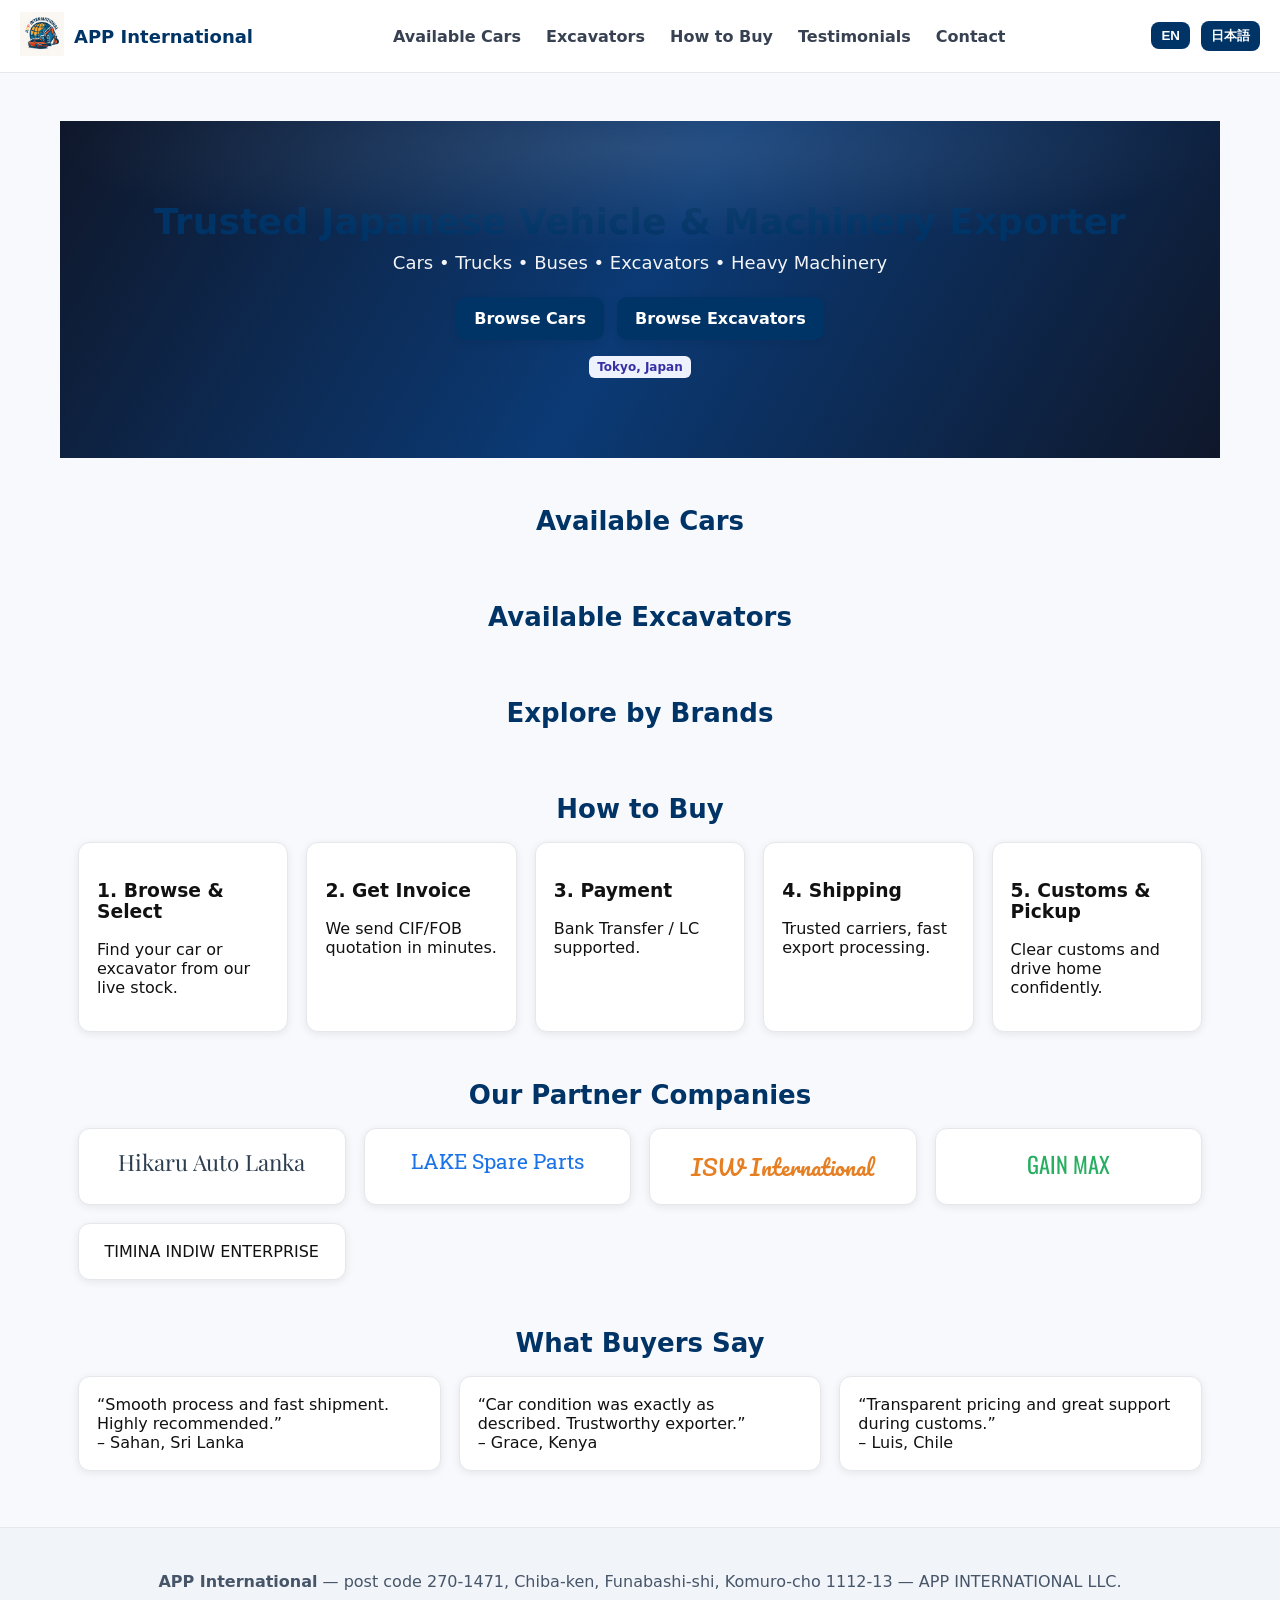
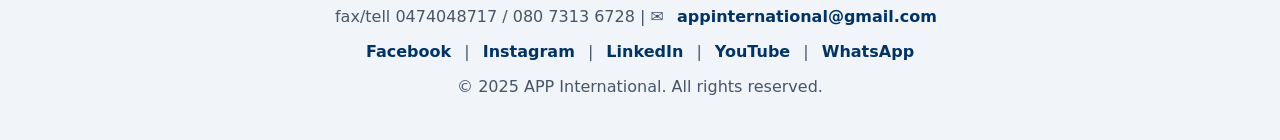
==== commit b1091b7a: "Update index.html" ====
--- a/index.html
+++ b/index.html
@@ -1,299 +1,316 @@
 <!DOCTYPE html>
 <html lang="en">
 <head>
-  <meta charset="UTF-8" />
-  <meta name="viewport" content="width=device-width, initial-scale=1.0"/>
-  <title>APP International - Japanese Vehicle Spare Parts & Machinery Exporter</title>
-  <!-- Google Fonts for Partner Companies -->
+  <meta charset="UTF-8"/>
+  <meta name="viewport" content="width=device-width, initial-scale=1"/>
+  <title>APP International — Japanese Vehicles & Machinery Exporter</title>
+
+  <!-- Meta / SEO -->
+  <meta name="description" content="APP International — Trusted exporter of Japanese cars and heavy machinery. Cars, Trucks, Buses, Excavators. CIF/FOB quotes.">
+  <meta property="og:title" content="APP International — Japanese Vehicles & Machinery Exporter">
+  <meta property="og:description" content="Cars • Trucks • Buses • Excavators • Heavy Machinery">
+  <meta property="og:type" content="website">
+  <meta property="og:image" content="images/1.png">
+  <link rel="icon" href="images/1.png" type="image/png"/>
+
+  <!-- Fonts (for partner styles, optional) -->
   <link href="https://fonts.googleapis.com/css2?family=Playfair+Display:wght@600&family=Roboto+Slab:wght@700&family=Pacifico&family=Oswald:wght@600&display=swap" rel="stylesheet">
 
   <style>
-    body { margin: 0; font-family: Arial, sans-serif; background: #f9fafc; color: #222; }
-    header {
-      background: #ffffff; border-bottom: 1px solid #ddd;
-      padding: 15px 30px; display: flex; align-items: center; justify-content: space-between;
-      position: sticky; top: 0; z-index: 100;
-    }
-    header .logo-container { display: flex; align-items: center; gap: 10px; }
-    header img { height: 50px; width: auto; }
-    header h1 { margin: 0; font-size: 20px; color: #003366; }
-    nav a { margin: 0 12px; text-decoration: none; color: #444; font-weight: 500; }
-    nav a:hover { color: #003366; }
-    .lang-switch { margin-left: 20px; }
-    .lang-switch button {
-      border: none; background: #003366; color: white; padding: 6px 10px;
-      margin: 0 2px; border-radius: 4px; cursor: pointer; font-weight: bold;
-    }
-    .lang-switch button:hover { background: #0055aa; }
-    .hero {
-      background: url("https://images.unsplash.com/photo-1502877338535-766e1452684a?auto=format&fit=crop&w=1500&q=80") center/cover no-repeat;
-      color: white; text-align: center; padding: 80px 20px;
-    }
-    .hero h2 { font-size: 36px; margin-bottom: 15px; }
-    .hero p { font-size: 18px; margin-bottom: 25px; }
-    .btn {
-      background: #003366; color: white; padding: 10px 18px;
-      border-radius: 6px; text-decoration: none; font-weight: bold;
-      margin: 5px; display: inline-block;
-    }
-    .btn:hover { background: #0055aa; }
-    section { max-width: 1100px; margin: 50px auto; padding: 0 20px; }
-    section h2 { text-align: center; margin-bottom: 25px; font-size: 26px; color: #003366; }
-    .grid { display: grid; gap: 20px; }
-    .grid-3 { grid-template-columns: repeat(auto-fit, minmax(300px, 1fr)); }
-    .card {
-      background: #fff; border: 1px solid #ddd; border-radius: 10px;
-      overflow: hidden; box-shadow: 0 2px 6px rgba(0,0,0,0.08);
-    }
-    .card img { width: 100%; height: 180px; object-fit: cover; }
-    .card-body { padding: 15px; }
-    .card-body h3 { margin: 0 0 10px; font-size: 18px; }
-    .price { color: #003366; font-weight: bold; margin-top: 5px; }
-    .brands {
-      display: flex; flex-wrap: wrap; justify-content: center; gap: 15px;
-    }
-    .brand {
-      padding: 12px 18px; border: 1px solid #ddd; border-radius: 8px;
-      background: #fff; font-weight: 500; color: #003366;
-    }
-    .steps {
-      display: grid; grid-template-columns: repeat(auto-fit, minmax(180px, 1fr)); gap: 20px;
-    }
-    .step {
-      background: #fff; border: 1px solid #ddd; border-radius: 10px;
-      padding: 20px; text-align: center;
-    }
-    .testimonials {
-      display: grid; grid-template-columns: repeat(auto-fit, minmax(250px, 1fr)); gap: 20px;
-    }
-    .testimonial {
-      background: #fff; border: 1px solid #ddd; border-radius: 10px;
-      padding: 15px; font-size: 14px; box-shadow: 0 1px 4px rgba(0,0,0,0.06);
-    }
-    /* Partner Companies Section */
-    .partners { text-align: center; padding: 60px 20px; background: #f9f9f9; }
-    .partners h2 { font-size: 2rem; margin-bottom: 30px; color: #333; }
-    .partner-grid {
-      display: grid; grid-template-columns: repeat(auto-fit, minmax(220px, 1fr)); gap: 20px;
-    }
-    .partner {
-      padding: 20px; border-radius: 10px; background: white;
-      box-shadow: 0 4px 10px rgba(0,0,0,0.1);
-      transition: transform 0.3s, box-shadow 0.3s;
-    }
-    .partner:hover { transform: translateY(-5px); box-shadow: 0 8px 20px rgba(0,0,0,0.2); }
-    .partner.p1 { font-family: 'Playfair Display', serif; font-size: 1.5rem; color: #2c3e50; }
-    .partner.p2 { font-family: 'Roboto Slab', serif; font-size: 1.4rem; color: #1a73e8; }
-    .partner.p3 { font-family: 'Pacifico', cursive; font-size: 1.6rem; color: #e67e22; }
-    .partner.p4 { font-family: 'Oswald', sans-serif; font-size: 1.5rem; color: #27ae60; }
-    footer {
-      background: #f1f1f1; padding: 30px 20px; margin-top: 50px;
-      text-align: center; font-size: 14px; color: #555;
-    }
-    footer .social a { margin: 0 8px; color: #003366; text-decoration: none; font-weight: bold; }
+    :root{
+      --brand:#003366;
+      --brand-2:#0055aa;
+      --bg:#f7f9fc;
+      --card:#ffffff;
+      --muted:#6b7280;
+      --ring:#e5e7eb;
+      --shadow:0 2px 8px rgba(0,0,0,.08);
+      --radius:12px;
+    }
+    *{box-sizing:border-box}
+    html,body{margin:0;padding:0}
+    body{font-family:system-ui,-apple-system,Segoe UI,Roboto,Arial,sans-serif;background:var(--bg);color:#111}
+
+    /* Header */
+    header{
+      position:sticky;top:0;z-index:10;
+      background:#fff;border-bottom:1px solid var(--ring);
+      display:flex;align-items:center;justify-content:space-between;
+      padding:12px 20px;
+    }
+    .logo-wrap{display:flex;align-items:center;gap:10px}
+    .logo-wrap img{height:44px;width:auto}
+    .logo-title{margin:0;font-size:18px;color:var(--brand);font-weight:700}
+    nav a{
+      margin:0 10px;text-decoration:none;color:#374151;font-weight:600;
+    }
+    nav a:hover{color:var(--brand)}
+    .lang-switch button{
+      border:none;background:var(--brand);color:#fff;font-weight:700;
+      padding:6px 10px;border-radius:8px;cursor:pointer;margin-left:6px;
+    }
+    .lang-switch button:hover{background:var(--brand-2)}
+
+    /* Hero */
+    .hero{
+      position:relative;overflow:hidden;color:#fff;text-align:center;
+      padding:80px 16px;
+      background:linear-gradient(120deg, #0f172a 0%, #0b3a75 50%, #0f172a 100%);
+    }
+    .hero::after{
+      content:"";position:absolute;inset:-40% -20% auto -20%;
+      height:120%; background: radial-gradient(60% 40% at 50% 40%, rgba(255,255,255,.12), transparent 60%);
+      pointer-events:none;
+    }
+    .hero h2{margin:0 0 10px;font-size:36px;letter-spacing:.2px}
+    .hero p{margin:0 0 18px;font-size:18px;opacity:.95}
+    .btn{
+      background:var(--brand);color:#fff;border-radius:10px;
+      padding:12px 18px;text-decoration:none;font-weight:800;display:inline-block;margin:6px 4px;
+      box-shadow:var(--shadow);
+    }
+    .btn:hover{background:var(--brand-2)}
+
+    /* Sections */
+    section{max-width:1160px;margin:48px auto;padding:0 18px}
+    section h2{margin:0 0 18px;text-align:center;font-size:26px;color:var(--brand)}
+
+    /* Grids */
+    .grid{display:grid;gap:18px}
+    .grid-3{grid-template-columns:repeat(auto-fit,minmax(280px,1fr))}
+    .card{
+      background:var(--card);border:1px solid var(--ring);border-radius:var(--radius);
+      box-shadow:var(--shadow); overflow:hidden; transition:transform .18s ease, box-shadow .18s ease;
+      text-decoration:none; color:inherit;
+    }
+    .card:hover{transform:translateY(-2px);box-shadow:0 8px 24px rgba(0,0,0,.10)}
+    .card img{width:100%;height:180px;object-fit:cover;display:block}
+    .card-body{padding:14px}
+    .card-body h3{margin:0 0 6px;font-size:18px;line-height:1.25}
+    .meta{color:var(--muted);font-size:14px}
+    .price{color:var(--brand);font-weight:800;margin-top:6px}
+
+    /* Brands */
+    .brands{display:flex;flex-wrap:wrap;justify-content:center;gap:10px}
+    .brand{
+      display:inline-flex;align-items:center;gap:8px;
+      padding:10px 14px;border:1px solid var(--ring);border-radius:999px;
+      background:#fff;color:var(--brand);font-weight:700;text-decoration:none;
+      box-shadow:var(--shadow);
+    }
+    .brand:hover{background:#f0f6ff;border-color:#c6dbff}
+
+    /* Steps / partners / testimonials */
+    .step, .partner, .testi{
+      background:#fff;border:1px solid var(--ring);border-radius:var(--radius);padding:18px;box-shadow:var(--shadow)
+    }
+    .partner{ text-align:center }
+    .p1{ font-family:'Playfair Display',serif;font-size:1.4rem;color:#2c3e50 }
+    .p2{ font-family:'Roboto Slab',serif;font-size:1.3rem;color:#1a73e8 }
+    .p3{ font-family:'Pacifico',cursive;font-size:1.4rem;color:#e67e22 }
+    .p4{ font-family:'Oswald',sans-serif;font-size:1.4rem;color:#27ae60 }
+
+    /* Footer */
+    footer{
+      background:#f1f5f9;border-top:1px solid var(--ring);
+      padding:28px 18px;margin-top:56px;text-align:center;color:#475569
+    }
+    footer a{color:var(--brand);text-decoration:none;font-weight:700;margin:0 8px}
+    footer a:hover{color:var(--brand-2)}
+
+    /* Small tweaks */
+    .badge{display:inline-block;padding:4px 8px;border-radius:6px;background:#eef2ff;color:#3730a3;font-size:12px;font-weight:700}
+    @media (max-width:720px){
+      .hero h2{font-size:28px}
+      nav{display:none} /* keep header clean on mobile */
+    }
   </style>
 </head>
 <body>
 
-<header>
-  <div class="logo-container">
-    <a href="#"><img src="images/1.png" alt="APP International Logo"></a>
-    <h1 id="site-title">APP International</h1>
-  </div>
-  <nav>
-    <a href="#cars" id="nav-cars">Available Cars</a>
-    <a href="#excavators" id="nav-excavators">Excavators</a>
-    <a href="#how" id="nav-how">How to Buy</a>
-    <a href="#testimonials" id="nav-testimonials">Testimonials</a>
-    <a href="#contact" id="nav-contact">Contact</a>
-  </nav>
-  <div class="lang-switch">
-    <button onclick="setLanguage('en')">EN</button>
-    <button onclick="setLanguage('jp')">日本語</button>
-  </div>
-</header>
-
-<section class="hero">
-  <h2 id="hero-title">Trusted Japanese Vehicle & Machinery Exporter</h2>
-  <p id="hero-sub">Cars • Trucks • Buses • Excavators • Heavy Machinery</p>
-  <a href="#cars" class="btn" id="btn-cars">Browse Cars</a>
-  <a href="#excavators" class="btn" id="btn-excavators">Browse Excavators</a>
-</section>
-
-<section id="cars">
-  <h2 id="cars-title">Available Cars</h2>
-  <div class="grid grid-3">
-    <div class="card">
-      <img src="images/2018 Toyota Aqua Hybrid (Prius C).jpg" alt="Toyota Aqua"/>
-      <div class="card-body">
-        <h3>Toyota Aqua 2018</h3>
-        <p>Mileage: 45,000 km</p>
-        <p class="price">$3,200</p>
-      </div>
-    </div>
-    <div class="card">
-      <img src="images/🚗 2018 Nissan Note.jpg" alt="Nissan Note"/>
-      <div class="card-body">
-        <h3>Nissan Note 2018</h3>
-        <p>Mileage: 38,000 km</p>
-        <p class="price">$3,800</p>
-      </div>
-    </div>
-    <div class="card">
-      <img src="images/ホンダ・フィットRS Honda SENSING 内装・外装など35枚 【画像・写真】 - webCG.jpg" alt="Honda Fit"/>
-      <div class="card-body">
-        <h3>Honda Fit 2019</h3>
-        <p>Mileage: 29,000 km</p>
-        <p class="price">$4,200</p>
-      </div>
-    </div>
-  </div>
-</section>
-
-<section id="excavators">
-  <h2 id="excavators-title">Available Excavators</h2>
-  <div class="grid grid-3">
-    <div class="card">
-      <img src="images/Komatsu PC200LC-8 Specs & Dimensions.jpg" alt="Komatsu Excavator"/>
-      <div class="card-body">
-        <h3>Komatsu PC200</h3>
-        <p>Year: 2016</p>
-        <p class="price">$22,500</p>
-      </div>
-    </div>
-    <div class="card">
-      <img src="images/HITACHI ZX85US-5  https___autoline_info_-_sale_mini-diggers_HITACHI-ZX85US-5--15102613115518433600.jpg" alt="Hitachi Excavator"/>
-      <div class="card-body">
-        <h3>Hitachi ZX85US-5</h3>
-        <p>Year: 2017</p>
-        <p class="price">$25,000</p>
-      </div>
-    </div>
-    <div class="card">
-      <img src="images/Kobelco SK200-8 SK210LC-8 Hydraulic Excavator Service Repair Manual PDF.jpg" alt="Kobelco Excavator"/>
-      <div class="card-body">
-        <h3>Kobelco SK210</h3>
-        <p>Year: 2015</p>
-        <p class="price">$21,000</p>
-      </div>
-    </div>
-  </div>
-</section>
-
-<section>
-  <h2 id="brands-title">Explore by Brands</h2>
-  <div class="brands">
-    <div class="brand">Toyota</div>
-    <div class="brand">Nissan</div>
-    <div class="brand">Honda</div>
-    <div class="brand">Mitsubishi</div>
-    <div class="brand">Isuzu</div>
-    <div class="brand">Subaru</div>
-    <div class="brand">Suzuki</div>
-    <div class="brand">Mazda</div>
-    <div class="brand">Daihatsu</div>
-    <div class="brand">Komatsu</div>
-    <div class="brand">Hitachi</div>
-    <div class="brand">Kobelco</div>
-    <div class="brand">CAT</div>
-    <div class="brand">Kubota</div>
-    <div class="brand">Yanmar</div>
-  </div>
-</section>
-
-<section id="how">
-  <h2 id="how-title">How to Buy</h2>
-  <div class="steps">
-    <div class="step"><h4>1. Browse & Select</h4><p>Find your car or excavator.</p></div>
-    <div class="step"><h4>2. Get Invoice</h4><p>Receive CIF/FOB quotation.</p></div>
-    <div class="step"><h4>3. Payment</h4><p>Pay via Bank Transfer/LC.</p></div>
-    <div class="step"><h4>4. Shipping</h4><p>We ship via trusted carriers.</p></div>
-    <div class="step"><h4>5. Customs & Pickup</h4><p>Clear customs and drive home.</p></div>
-  </div>
-</section>
-
-<section class="partners">
-  <h2 id="partners-title">Our Partner Companies</h2>
-  <div class="partner-grid">
-    <div class="partner p1">Hikaru Auto Lanka</div>
-    <div class="partner p2">LAKE Spare Parts</div>
-    <div class="partner p3">ISW International</div>
-    <div class="partner p4">GAIN MAX</div>
-    <div class="partner p5">TIMINA INDIW ENTERPRISE</div>
-  </div>
-</section>
-
-<section id="testimonials">
-  <h2 id="testimonials-title">What Buyers Say</h2>
-  <div class="testimonials">
-    <div class="testimonial">“Smooth process and fast shipment. Highly recommended.” <br>– Sahan, Sri Lanka</div>
-    <div class="testimonial">“Car condition was exactly as described. Trustworthy exporter.” <br>– Grace, Kenya</div>
-    <div class="testimonial">“Transparent pricing and great support during customs.” <br>– Luis, Chile</div>
-  </div>
-</section>
-
-<footer id="contact">
-  <p><strong id="footer-company">APP International</strong> – Tokyo, Japan</p>
-  <p>📞 fax/tell 0474048717 / 080 7313 6728 | ✉️ appinternational@gmail.com </p>
-  <div class="social">
-    <a href="#">Facebook</a> | 
-    <a href="#">Instagram</a> | 
-    <a href="#">LinkedIn</a> | 
-    <a href="#">YouTube</a>
-  </div>
-  <p id="footer-text">© 2025 APP International. All rights reserved.</p>
-</footer>
-
-<script>
-const translations = {
-  en: {
-    "site-title": "APP International",
-    "nav-cars": "Available Cars",
-    "nav-excavators": "Excavators",
-    "nav-how": "How to Buy",
-    "nav-testimonials": "Testimonials",
-    "nav-contact": "Contact",
-    "hero-title": "Trusted Japanese Vehicle & Machinery Exporter",
-    "hero-sub": "Cars • Trucks • Buses • Excavators • Heavy Machinery",
-    "btn-cars": "Browse Cars",
-    "btn-excavators": "Browse Excavators",
-    "cars-title": "Available Cars",
-    "excavators-title": "Available Excavators",
-    "brands-title": "Explore by Brands",
-    "how-title": "How to Buy",
-    "partners-title": "Our Partner Companies",
-    "testimonials-title": "What Buyers Say",
-    "footer-company": "APP International",
-    "footer-text": "© 2025 APP International. All rights reserved."
-  },
-  jp: {
-    "site-title": "APPインターナショナル",
-    "nav-cars": "販売中の車",
-    "nav-excavators": "油圧ショベル",
-    "nav-how": "購入方法",
-    "nav-testimonials": "お客様の声",
-    "nav-contact": "お問い合わせ",
-    "hero-title": "信頼できる日本車・建設機械輸出業者",
-    "hero-sub": "自動車 • トラック • バス • 油圧ショベル • 重機",
-    "btn-cars": "車を見る",
-    "btn-excavators": "油圧ショベルを見る",
-    "cars-title": "販売中の車",
-    "excavators-title": "販売中の油圧ショベル",
-    "brands-title": "メーカー別に探す",
-    "how-title": "購入の流れ",
-    "partners-title": "パートナー企業",
-    "testimonials-title": "お客様の声",
-    "footer-company": "APPインターナショナル",
-    "footer-text": "© 2025 APPインターナショナル. 無断転載を禁ず。"
-  }
-};
-function setLanguage(lang) {
-  for (const id in translations[lang]) {
-    const el = document.getElementById(id);
-    if (el) el.textContent = translations[lang][id];
-  }
-}
-</script>
-
+  <!-- Header -->
+  <header>
+    <div class="logo-wrap">
+      <a href="index.html" aria-label="APP International — Home">
+        <img src="images/1.png" alt="APP International Logo" loading="eager">
+      </a>
+      <h1 id="site-title" class="logo-title">APP International</h1>
+    </div>
+
+    <nav>
+      <a href="#cars" id="nav-cars">Available Cars</a>
+      <a href="#excavators" id="nav-excavators">Excavators</a>
+      <a href="#how" id="nav-how">How to Buy</a>
+      <a href="#testimonials" id="nav-testimonials">Testimonials</a>
+      <a href="#contact" id="nav-contact">Contact</a>
+    </nav>
+
+    <div class="lang-switch" aria-label="Language">
+      <button type="button" onclick="setLanguage('en')" aria-label="English">EN</button>
+      <button type="button" onclick="setLanguage('jp')" aria-label="Japanese">日本語</button>
+    </div>
+  </header>
+
+  <!-- Hero -->
+  <section class="hero">
+    <h2 id="hero-title">Trusted Japanese Vehicle & Machinery Exporter</h2>
+    <p id="hero-sub">Cars • Trucks • Buses • Excavators • Heavy Machinery</p>
+    <a href="#cars" class="btn" id="btn-cars">Browse Cars</a>
+    <a href="#excavators" class="btn" id="btn-excavators">Browse Excavators</a>
+    <div style="margin-top:10px"><span class="badge">Tokyo, Japan</span></div>
+  </section>
+
+  <!-- Cars -->
+  <section id="cars" aria-labelledby="cars-title">
+    <h2 id="cars-title">Available Cars</h2>
+    <div class="grid grid-3" id="car-grid"></div>
+  </section>
+
+  <!-- Excavators -->
+  <section id="excavators" aria-labelledby="excavators-title">
+    <h2 id="excavators-title">Available Excavators</h2>
+    <div class="grid grid-3" id="exc-grid"></div>
+  </section>
+
+  <!-- Brands -->
+  <section aria-labelledby="brands-title">
+    <h2 id="brands-title">Explore by Brands</h2>
+    <div class="brands" id="brand-list"></div>
+  </section>
+
+  <!-- How to buy -->
+  <section id="how" aria-labelledby="how-title">
+    <h2 id="how-title">How to Buy</h2>
+    <div class="grid" style="grid-template-columns:repeat(auto-fit,minmax(200px,1fr))">
+      <div class="step"><h3>1. Browse & Select</h3><p>Find your car or excavator from our live stock.</p></div>
+      <div class="step"><h3>2. Get Invoice</h3><p>We send CIF/FOB quotation in minutes.</p></div>
+      <div class="step"><h3>3. Payment</h3><p>Bank Transfer / LC supported.</p></div>
+      <div class="step"><h3>4. Shipping</h3><p>Trusted carriers, fast export processing.</p></div>
+      <div class="step"><h3>5. Customs & Pickup</h3><p>Clear customs and drive home confidently.</p></div>
+    </div>
+  </section>
+
+  <!-- Partners -->
+  <section class="partners" aria-labelledby="partners-title">
+    <h2 id="partners-title">Our Partner Companies</h2>
+    <div class="grid" style="grid-template-columns:repeat(auto-fit,minmax(220px,1fr))">
+      <div class="partner p1">Hikaru Auto Lanka</div>
+      <div class="partner p2">LAKE Spare Parts</div>
+      <div class="partner p3">ISW International</div>
+      <div class="partner p4">GAIN MAX</div>
+      <div class="partner">TIMINA INDIW ENTERPRISE</div>
+    </div>
+  </section>
+
+  <!-- Testimonials -->
+  <section id="testimonials" aria-labelledby="testimonials-title">
+    <h2 id="testimonials-title">What Buyers Say</h2>
+    <div class="grid" style="grid-template-columns:repeat(auto-fit,minmax(260px,1fr))">
+      <div class="testi">“Smooth process and fast shipment. Highly recommended.” <br>– Sahan, Sri Lanka</div>
+      <div class="testi">“Car condition was exactly as described. Trustworthy exporter.” <br>– Grace, Kenya</div>
+      <div class="testi">“Transparent pricing and great support during customs.” <br>– Luis, Chile</div>
+    </div>
+  </section>
+
+  <!-- Footer -->
+  <footer id="contact">
+    <p><strong id="footer-company">APP International</strong> — post code 270-1471, Chiba-ken, Funabashi-shi, Komuro-cho 1112-13 — APP INTERNATIONAL LLC.</p>
+    <p>fax/tell 0474048717 / 080 7313 6728 | ✉️ <a href="mailto:appinternational@gmail.com">appinternational@gmail.com</a></p>
+    <p>
+      <a href="https://facebook.com/YOURPAGE" target="_blank" rel="noopener">Facebook</a> |
+      <a href="https://instagram.com/YOURPAGE" target="_blank" rel="noopener">Instagram</a> |
+      <a href="https://www.linkedin.com/company/YOURPAGE" target="_blank" rel="noopener">LinkedIn</a> |
+      <a href="https://youtube.com/@YOURCHANNEL" target="_blank" rel="noopener">YouTube</a> |
+      <a href="https://wa.me/818073136728" target="_blank" rel="noopener">WhatsApp</a>
+    </p>
+    <p id="footer-text">© 2025 APP International. All rights reserved.</p>
+  </footer>
+
+  <!-- DATA + RENDERING -->
+  <!-- 1) Inventory data (must be loaded before the script below) -->
+  <script src="data.js"></script>
+
+  <!-- 2) Page rendering -->
+  <script>
+    // ------- helpers -------
+    const $ = sel => document.querySelector(sel);
+    const el = (tag, attrs={}, children=[])=>{
+      const n=document.createElement(tag);
+      for(const [k,v] of Object.entries(attrs||{})){ k==='class' ? n.className=v : n.setAttribute(k,v) }
+      ;(Array.isArray(children)?children:[children]).filter(Boolean)
+        .forEach(c=>n.appendChild(typeof c==='string'?document.createTextNode(c):c));
+      return n;
+    };
+
+    function card(item){
+      return el("a",{href:`vehicle.html?id=${encodeURIComponent(item.id)}`, class:"card", title:item.title},
+        [
+          el("img",{src:item.img,alt:item.title,loading:"lazy"}),
+          el("div",{class:"card-body"},[
+            el("h3",{},item.title),
+            el("div",{class:"meta"},[(item.mileage?`Mileage: ${item.mileage}`:"")]),
+            el("div",{class:"price"},item.price)
+          ])
+        ]);
+    }
+
+    function renderHome(){
+      const list = window.DB?.vehicles || [];
+      const cars = list.filter(v=>v.type==="car");
+      const ex   = list.filter(v=>v.type==="excavator");
+
+      const cg = $("#car-grid"); const eg = $("#exc-grid");
+      cg.innerHTML = ""; eg.innerHTML = "";
+      cars.forEach(v=>cg.appendChild(card(v)));
+      ex.forEach(v=>eg.appendChild(card(v)));
+
+      // Brands (chips)
+      const brandWrap = $("#brand-list"); brandWrap.innerHTML = "";
+      (window.DB?.brands||[]).forEach(b=>{
+        // Count items per brand for a nice touch
+        const count = list.filter(v=>v.brand===b).length;
+        const label = count ? `${b} (${count})` : b;
+        const a = el("a",{href:`brand.html?brand=${encodeURIComponent(b)}`, class:"brand", title:`View ${b} inventory`}, label);
+        brandWrap.appendChild(a);
+      });
+    }
+
+    // Language support
+    const translations = {
+      en: {
+        "site-title":"APP International","nav-cars":"Available Cars","nav-excavators":"Excavators","nav-how":"How to Buy",
+        "nav-testimonials":"Testimonials","nav-contact":"Contact","hero-title":"Trusted Japanese Vehicle & Machinery Exporter",
+        "hero-sub":"Cars • Trucks • Buses • Excavators • Heavy Machinery","btn-cars":"Browse Cars","btn-excavators":"Browse Excavators",
+        "cars-title":"Available Cars","excavators-title":"Available Excavators","brands-title":"Explore by Brands",
+        "how-title":"How to Buy","partners-title":"Our Partner Companies","testimonials-title":"What Buyers Say",
+        "footer-company":"APP International","footer-text":"© 2025 APP International. All rights reserved."
+      },
+      jp: {
+        "site-title":"APPインターナショナル","nav-cars":"販売中の車","nav-excavators":"油圧ショベル","nav-how":"購入方法",
+        "nav-testimonials":"お客様の声","nav-contact":"お問い合わせ","hero-title":"信頼できる日本車・建設機械輸出業者",
+        "hero-sub":"自動車 • トラック • バス • 油圧ショベル • 重機","btn-cars":"車を見る","btn-excavators":"油圧ショベルを見る",
+        "cars-title":"販売中の車","excavators-title":"販売中の油圧ショベル","brands-title":"メーカー別に探す",
+        "how-title":"購入の流れ","partners-title":"パートナー企業","testimonials-title":"お客様の声",
+        "footer-company":"APPインターナショナル","footer-text":"© 2025 APPインターナショナル. 無断転載を禁ず。"
+      }
+    };
+    function setLanguage(lang){
+      const t = translations[lang] || translations.en;
+      Object.keys(t).forEach(id=>{
+        const node = document.getElementById(id);
+        if(node) node.textContent = t[id];
+      });
+      try{ localStorage.setItem("lang", lang); }catch(e){}
+    }
+
+    // Boot
+    (function init(){
+      renderHome();
+      // restore language choice
+      let lang = "en";
+      try{ lang = localStorage.getItem("lang") || "en"; }catch(e){}
+      setLanguage(lang);
+    })();
+  </script>
 </body>
 </html>
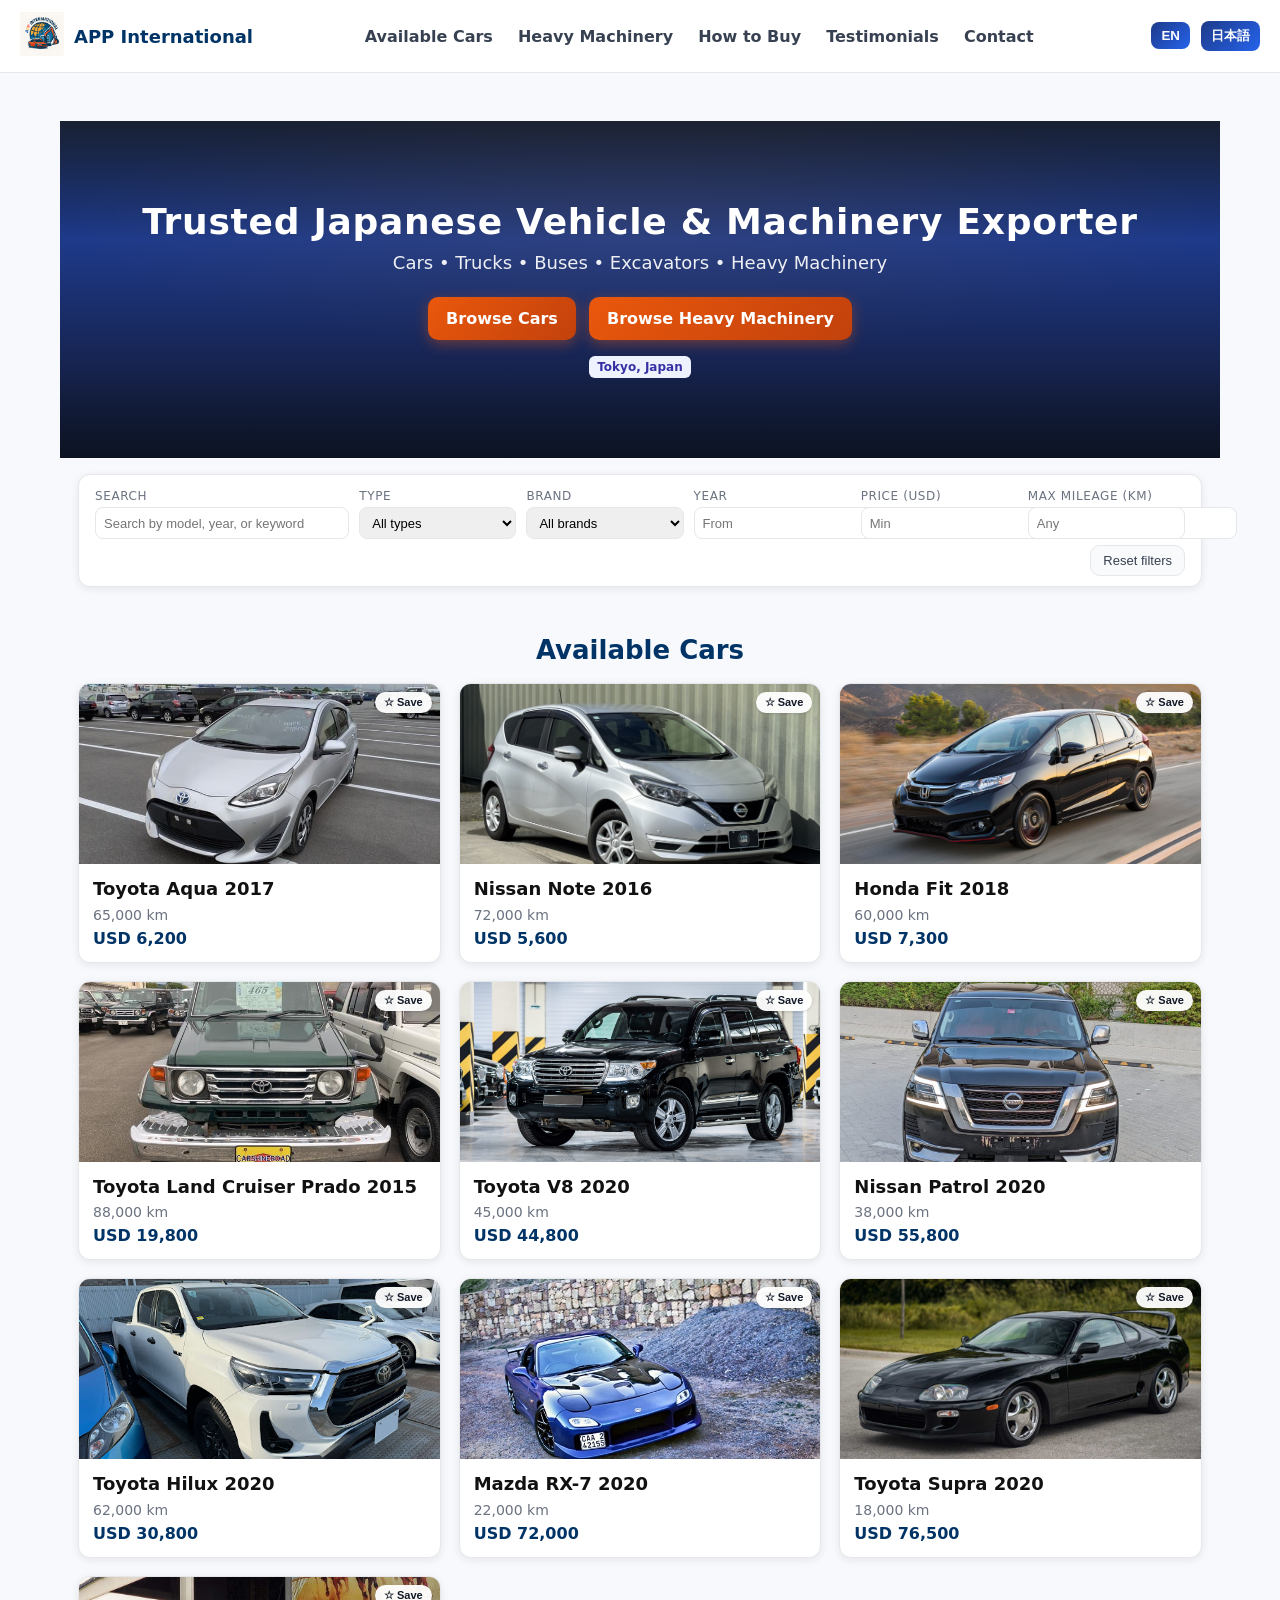
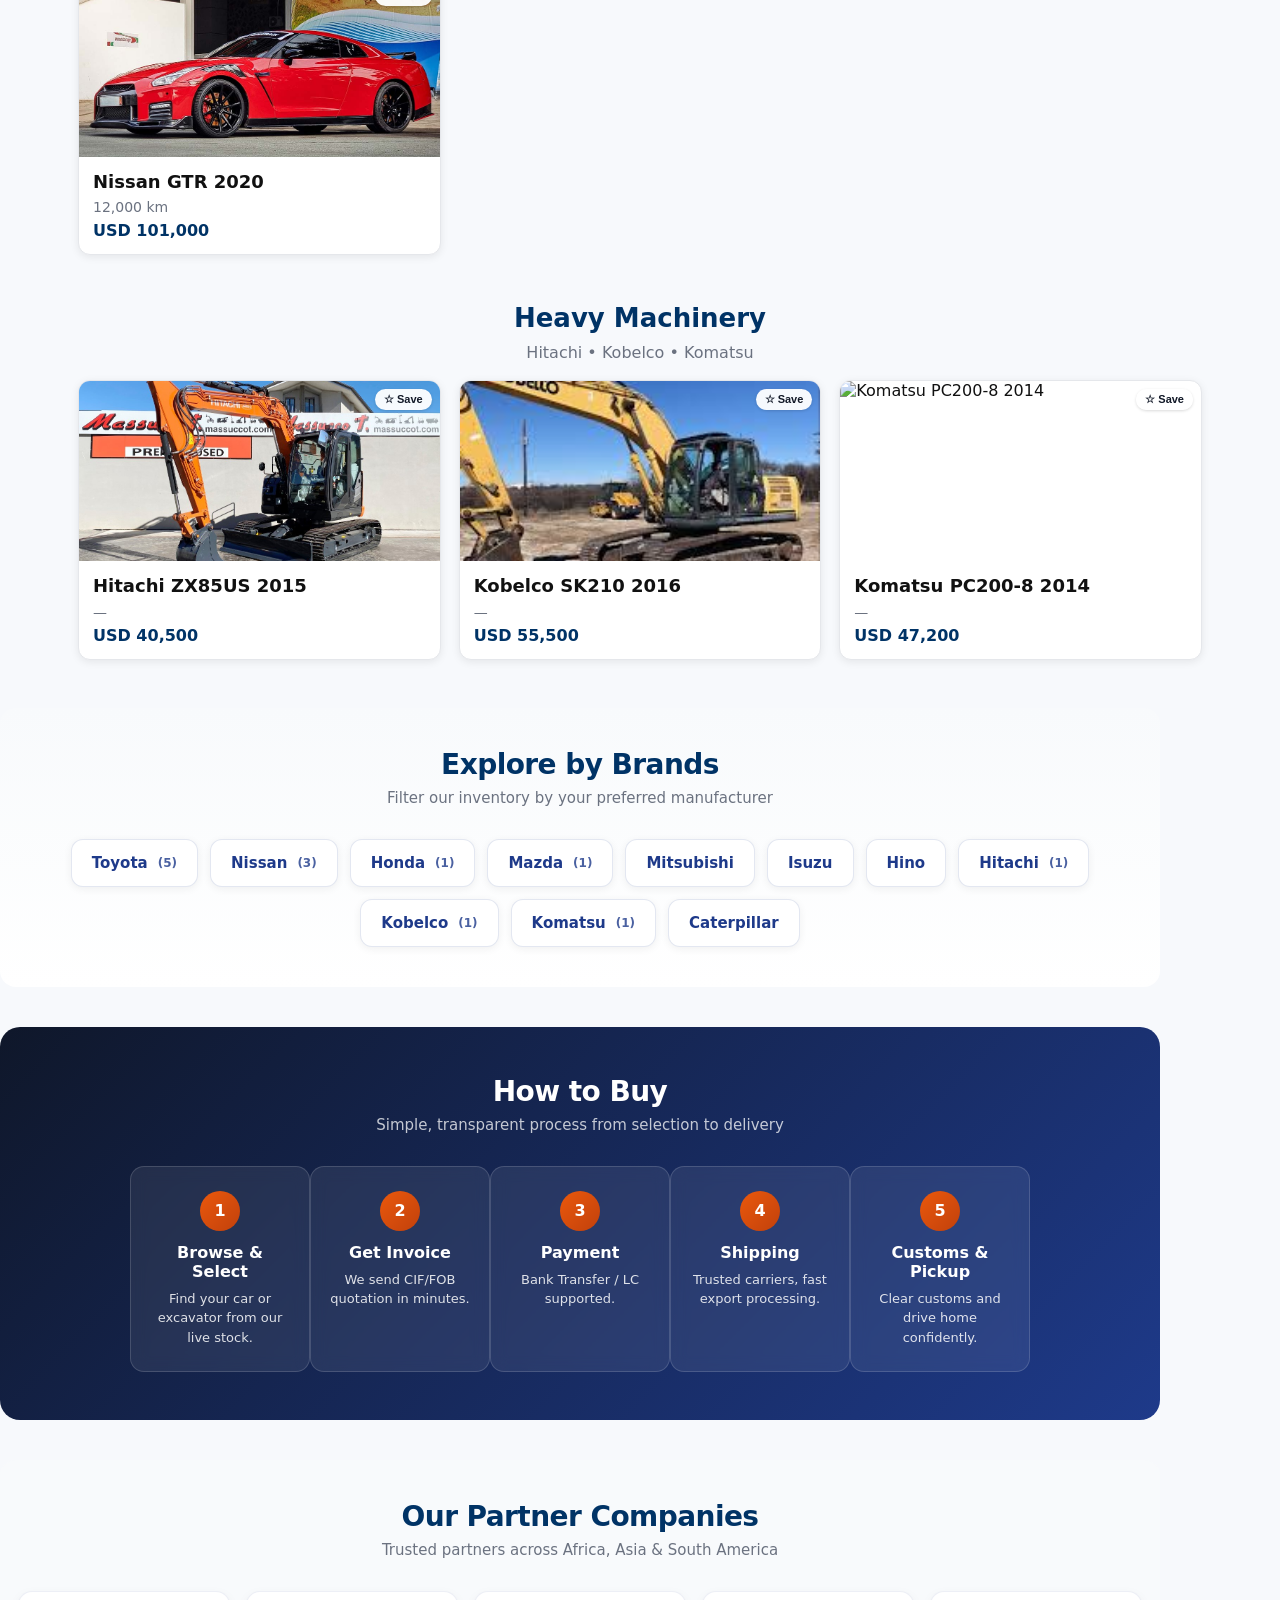
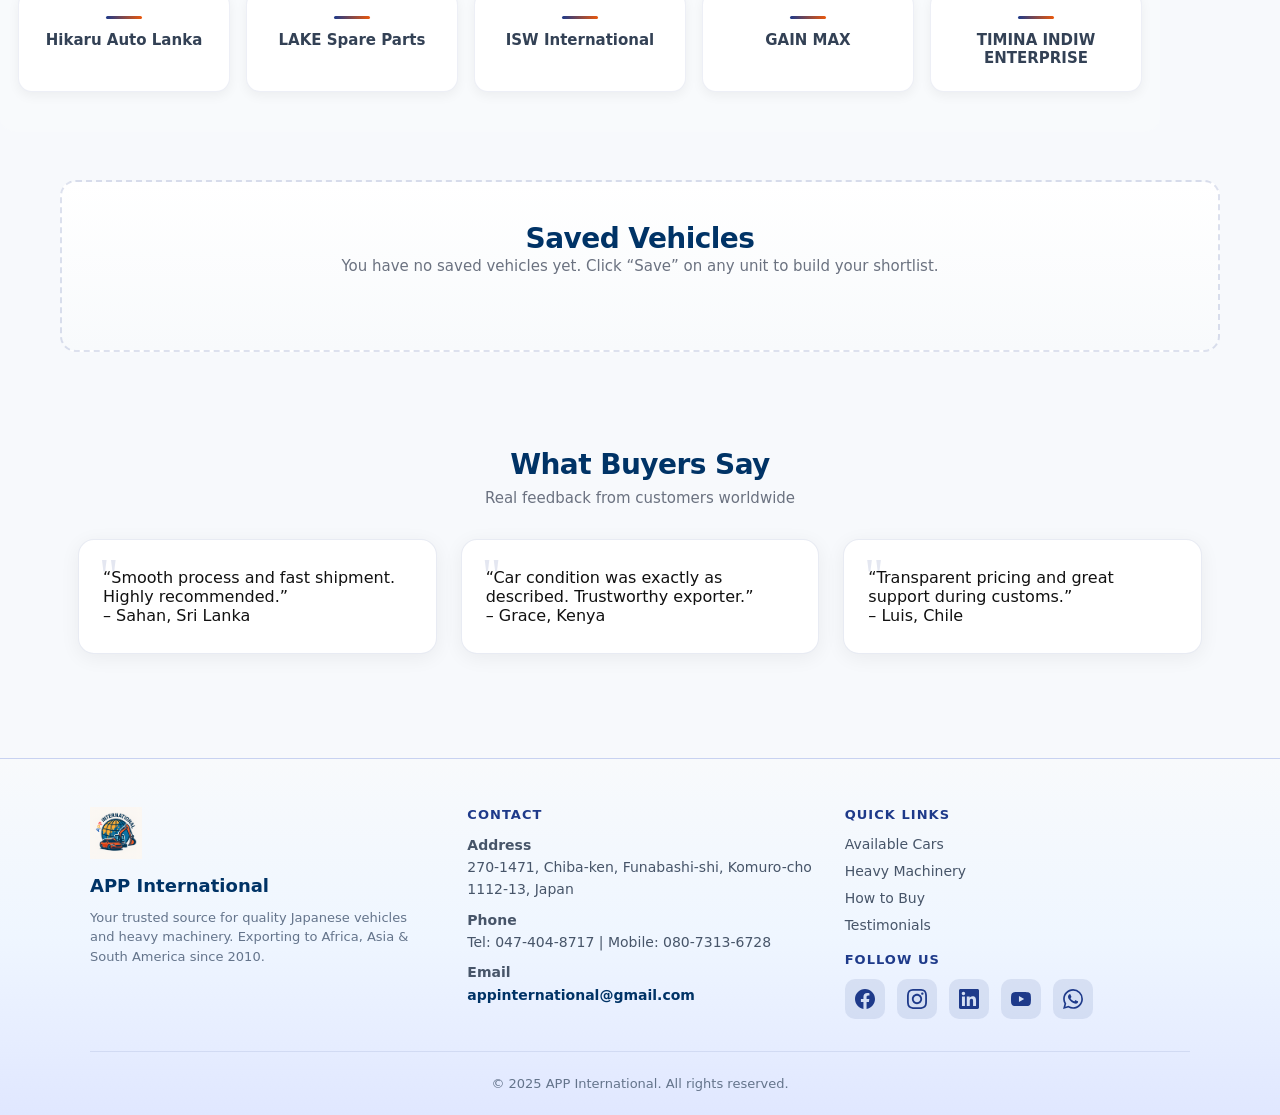
==== commit 0a89f1aa: "Initial APP International site" ====
--- a/index.html
+++ b/index.html
@@ -10,8 +10,8 @@
   <meta property="og:title" content="APP International — Japanese Vehicles & Machinery Exporter">
   <meta property="og:description" content="Cars • Trucks • Buses • Excavators • Heavy Machinery">
   <meta property="og:type" content="website">
-  <meta property="og:image" content="images/1.png">
-  <link rel="icon" href="images/1.png" type="image/png"/>
+  <meta property="og:image" content="images/logo.png">
+  <link rel="icon" href="images/logo.png" type="image/png"/>
 
   <!-- Fonts (for partner styles, optional) -->
   <link href="https://fonts.googleapis.com/css2?family=Playfair+Display:wght@600&family=Roboto+Slab:wght@700&family=Pacifico&family=Oswald:wght@600&display=swap" rel="stylesheet">
@@ -20,6 +20,9 @@
     :root{
       --brand:#003366;
       --brand-2:#0055aa;
+      --logo-blue:#1e3a8a;
+      --logo-orange:#ea580c;
+      --logo-gold:#f59e0b;
       --bg:#f7f9fc;
       --card:#ffffff;
       --muted:#6b7280;
@@ -44,44 +47,121 @@
     nav a{
       margin:0 10px;text-decoration:none;color:#374151;font-weight:600;
     }
-    nav a:hover{color:var(--brand)}
+    nav a:hover{color:var(--logo-orange)}
     .lang-switch button{
-      border:none;background:var(--brand);color:#fff;font-weight:700;
+      border:none;background:linear-gradient(135deg, var(--logo-blue), #2563eb);color:#fff;font-weight:700;
       padding:6px 10px;border-radius:8px;cursor:pointer;margin-left:6px;
     }
-    .lang-switch button:hover{background:var(--brand-2)}
-
-    /* Hero */
+    .lang-switch button:hover{background:linear-gradient(135deg, var(--logo-orange), #c2410c)}
+
+    /* Hero — deep blue base with subtle warm accent (logo-aligned, no red/blue split) */
     .hero{
       position:relative;overflow:hidden;color:#fff;text-align:center;
       padding:80px 16px;
-      background:linear-gradient(120deg, #0f172a 0%, #0b3a75 50%, #0f172a 100%);
+      background:linear-gradient(180deg, #0f172a 0%, #1e3a8a 35%, #172554 70%, #0f172a 100%);
+    }
+    .hero::before{
+      content:"";position:absolute;inset:0;
+      background:radial-gradient(ellipse 90% 70% at 50% 30%, rgba(245,158,11,.08) 0%, transparent 55%);
+      pointer-events:none;
     }
     .hero::after{
-      content:"";position:absolute;inset:-40% -20% auto -20%;
-      height:120%; background: radial-gradient(60% 40% at 50% 40%, rgba(255,255,255,.12), transparent 60%);
+      content:"";position:absolute;inset:0;
+      background:linear-gradient(180deg, rgba(255,255,255,.04) 0%, transparent 30%, transparent 70%, rgba(0,0,0,.2) 100%);
       pointer-events:none;
     }
-    .hero h2{margin:0 0 10px;font-size:36px;letter-spacing:.2px}
-    .hero p{margin:0 0 18px;font-size:18px;opacity:.95}
+    .hero h2{margin:0 0 10px;font-size:36px;letter-spacing:.02em;position:relative;z-index:1;color:#fff;font-weight:700}
+    .hero p{margin:0 0 18px;font-size:18px;color:rgba(255,255,255,.92);position:relative;z-index:1}
+    .hero .btn{position:relative;z-index:1}
+    .hero .badge{position:relative;z-index:1}
     .btn{
-      background:var(--brand);color:#fff;border-radius:10px;
+      background:linear-gradient(135deg, #ea580c 0%, #c2410c 100%);color:#fff;border-radius:10px;
       padding:12px 18px;text-decoration:none;font-weight:800;display:inline-block;margin:6px 4px;
-      box-shadow:var(--shadow);
-    }
-    .btn:hover{background:var(--brand-2)}
+      box-shadow:0 4px 14px rgba(234,88,12,.4);
+    }
+    .btn:hover{background:linear-gradient(135deg, #f97316 0%, #ea580c 100%);box-shadow:0 6px 20px rgba(234,88,12,.5)}
 
     /* Sections */
     section{max-width:1160px;margin:48px auto;padding:0 18px}
     section h2{margin:0 0 18px;text-align:center;font-size:26px;color:var(--brand)}
+
+    /* Filters / search */
+    .filters{
+      background:#fff;
+      border-radius:var(--radius);
+      border:1px solid var(--ring);
+      box-shadow:var(--shadow);
+      padding:14px 16px 10px;
+      margin-top:-32px;
+      max-width:1160px;
+      position:relative;
+      z-index:5;
+    }
+    .filters-row{
+      display:flex;
+      flex-wrap:wrap;
+      gap:10px;
+      align-items:flex-end;
+    }
+    .filters-group{
+      display:flex;
+      flex-direction:column;
+      gap:4px;
+      min-width:140px;
+      flex:1 1 140px;
+    }
+    .filters-label{
+      font-size:12px;
+      text-transform:uppercase;
+      letter-spacing:.05em;
+      color:var(--muted);
+    }
+    .filters input,
+    .filters select{
+      padding:6px 8px;
+      border-radius:8px;
+      border:1px solid var(--ring);
+      font-size:13px;
+      min-height:32px;
+    }
+    .filters input:focus,
+    .filters select:focus{
+      outline:none;
+      border-color:var(--brand-2);
+      box-shadow:0 0 0 1px rgba(59,130,246,.15);
+    }
+    .filters-actions{
+      display:flex;
+      gap:8px;
+      margin-top:6px;
+      justify-content:flex-end;
+    }
+    .btn-reset{
+      border-radius:10px;
+      padding:7px 12px;
+      border:1px solid var(--ring);
+      background:#f9fafb;
+      cursor:pointer;
+      font-size:13px;
+      color:#374151;
+    }
+    .btn-reset:hover{
+      background:#eef2ff;
+    }
 
     /* Grids */
     .grid{display:grid;gap:18px}
     .grid-3{grid-template-columns:repeat(auto-fit,minmax(280px,1fr))}
     .card{
+      position:relative;
       background:var(--card);border:1px solid var(--ring);border-radius:var(--radius);
       box-shadow:var(--shadow); overflow:hidden; transition:transform .18s ease, box-shadow .18s ease;
-      text-decoration:none; color:inherit;
+      color:inherit;
+    }
+    .card-link{
+      display:block;
+      text-decoration:none;
+      color:inherit;
     }
     .card:hover{transform:translateY(-2px);box-shadow:0 8px 24px rgba(0,0,0,.10)}
     .card img{width:100%;height:180px;object-fit:cover;display:block}
@@ -90,33 +170,136 @@
     .meta{color:var(--muted);font-size:14px}
     .price{color:var(--brand);font-weight:800;margin-top:6px}
 
-    /* Brands */
-    .brands{display:flex;flex-wrap:wrap;justify-content:center;gap:10px}
+    .save-btn{
+      position:absolute;
+      top:8px;
+      right:8px;
+      border:none;
+      border-radius:999px;
+      padding:4px 9px;
+      font-size:11px;
+      font-weight:600;
+      background:rgba(255,255,255,.95);
+      color:#111827;
+      box-shadow:0 1px 3px rgba(0,0,0,.15);
+      cursor:pointer;
+    }
+    .save-btn.is-saved{
+      background:#facc15;
+      color:#92400e;
+    }
+    .save-btn:focus{
+      outline:none;
+      box-shadow:0 0 0 2px rgba(59,130,246,.4);
+    }
+
+    /* Section headings – enhanced */
+    .section-head{text-align:center;margin-bottom:32px}
+    .section-head h2{margin:0 0 8px;font-size:28px;color:var(--brand);font-weight:800;letter-spacing:-.02em}
+    .section-head .section-sub{margin:0;font-size:15px;color:var(--muted);max-width:520px;margin:0 auto}
+    .section-head .shortlist-note{margin-top:8px}
+
+    /* Explore by Brands – tile design */
+    .brands-section{background:linear-gradient(180deg, #f8fafc 0%, #fff 100%);padding:40px 18px;border-radius:16px;margin:32px 0}
+    .brands{display:flex;flex-wrap:wrap;justify-content:center;gap:12px}
     .brand{
-      display:inline-flex;align-items:center;gap:8px;
-      padding:10px 14px;border:1px solid var(--ring);border-radius:999px;
-      background:#fff;color:var(--brand);font-weight:700;text-decoration:none;
-      box-shadow:var(--shadow);
-    }
-    .brand:hover{background:#f0f6ff;border-color:#c6dbff}
-
-    /* Steps / partners / testimonials */
-    .step, .partner, .testi{
-      background:#fff;border:1px solid var(--ring);border-radius:var(--radius);padding:18px;box-shadow:var(--shadow)
-    }
-    .partner{ text-align:center }
-    .p1{ font-family:'Playfair Display',serif;font-size:1.4rem;color:#2c3e50 }
-    .p2{ font-family:'Roboto Slab',serif;font-size:1.3rem;color:#1a73e8 }
-    .p3{ font-family:'Pacifico',cursive;font-size:1.4rem;color:#e67e22 }
-    .p4{ font-family:'Oswald',sans-serif;font-size:1.4rem;color:#27ae60 }
+      display:inline-flex;align-items:center;gap:10px;
+      padding:14px 20px;border-radius:12px;
+      background:#fff;color:var(--logo-blue);font-weight:700;text-decoration:none;font-size:15px;
+      border:1px solid rgba(30,58,138,.12);box-shadow:0 2px 8px rgba(0,0,0,.06);
+      transition:transform .2s, box-shadow .2s, border-color .2s;
+    }
+    .brand:hover{transform:translateY(-2px);box-shadow:0 8px 20px rgba(30,58,138,.15);border-color:rgba(234,88,12,.3);color:var(--logo-orange)}
+    .brand .brand-count{font-size:12px;opacity:.8;font-weight:600}
+
+    /* How to Buy – timeline stepper */
+    .how-section{background:linear-gradient(135deg, #0f172a 0%, #1e3a8a 100%);padding:48px 24px;border-radius:20px;margin:40px 0;color:#fff}
+    .how-section .section-head h2{color:#fff}
+    .how-section .section-head .section-sub{color:rgba(255,255,255,.75)}
+    .how-steps{display:grid;grid-template-columns:repeat(5,1fr);gap:0;position:relative;max-width:900px;margin:0 auto}
+    @media (max-width:800px){.how-steps{grid-template-columns:1fr;gap:16px}}
+    .how-step{
+      background:rgba(255,255,255,.08);border:1px solid rgba(255,255,255,.15);
+      border-radius:14px;padding:24px 18px;text-align:center;
+      position:relative;backdrop-filter:blur(8px);transition:background .2s
+    }
+    .how-step:hover{background:rgba(255,255,255,.12)}
+    .how-step-num{display:inline-flex;align-items:center;justify-content:center;width:40px;height:40px;border-radius:50%;background:linear-gradient(135deg, var(--logo-orange), #c2410c);color:#fff;font-weight:800;font-size:16px;margin-bottom:12px}
+    .how-step h3{margin:0 0 8px;font-size:16px;font-weight:700;color:#fff}
+    .how-step p{margin:0;font-size:13px;color:rgba(255,255,255,.85);line-height:1.5}
+
+    /* Partners – elegant cards */
+    .partners-section{background:#f8fafc;padding:40px 18px;border-radius:16px;margin:32px 0}
+    .partners-grid{display:grid;grid-template-columns:repeat(auto-fit,minmax(200px,1fr));gap:16px}
+    .partner{
+      background:#fff;border-radius:14px;padding:24px 20px;text-align:center;
+      border:1px solid rgba(30,58,138,.08);box-shadow:0 4px 12px rgba(0,0,0,.05);
+      font-weight:700;font-size:15px;color:#334155;transition:transform .2s, box-shadow .2s
+    }
+    .partner:hover{transform:translateY(-2px);box-shadow:0 8px 24px rgba(30,58,138,.12)}
+    .partner::before{content:"";display:block;width:36px;height:3px;background:linear-gradient(90deg, var(--logo-blue), var(--logo-orange));border-radius:2px;margin:0 auto 12px}
+
+    /* Shortlist – refined empty state */
+    .shortlist-section{background:linear-gradient(180deg, #fff 0%, #f8fafc 100%);padding:40px 18px;border-radius:16px;border:2px dashed rgba(30,58,138,.15)}
+    .shortlist-section .shortlist-note{text-align:center;font-size:15px;color:var(--muted);margin-top:-8px;margin-bottom:24px;line-height:1.5}
+    .shortlist-section.has-items{border-style:solid;border-color:rgba(30,58,138,.2)}
+
+    /* Testimonials – quote cards */
+    .testimonials-section{padding:48px 18px}
+    .testimonials-grid{display:grid;grid-template-columns:repeat(3,1fr);gap:24px}
+    @media (max-width:800px){.testimonials-grid{grid-template-columns:1fr}}
+    .testi{
+      background:#fff;border-radius:16px;padding:28px 24px;
+      border:1px solid rgba(30,58,138,.1);box-shadow:0 4px 20px rgba(0,0,0,.06);
+      position:relative;transition:transform .2s, box-shadow .2s
+    }
+    .testi::before{content:'"';position:absolute;top:12px;left:20px;font-size:48px;font-family:Georgia,serif;color:rgba(30,58,138,.12);line-height:1}
+    .testi:hover{transform:translateY(-2px);box-shadow:0 12px 32px rgba(0,0,0,.08)}
+    .testi blockquote{margin:0 0 16px;font-size:15px;line-height:1.65;color:#334155;font-style:italic}
+    .testi .testi-author{font-size:14px;font-weight:700;color:var(--logo-blue)}
+    .testi .testi-location{font-size:13px;color:var(--muted);margin-top:2px}
 
     /* Footer */
     footer{
-      background:#f1f5f9;border-top:1px solid var(--ring);
-      padding:28px 18px;margin-top:56px;text-align:center;color:#475569
-    }
-    footer a{color:var(--brand);text-decoration:none;font-weight:700;margin:0 8px}
-    footer a:hover{color:var(--brand-2)}
+      background:linear-gradient(180deg, #f8fafc 0%, #eff6ff 50%, #e0e7ff 100%);
+      border-top:1px solid rgba(30,58,138,.12);
+      padding:48px 24px 24px;margin-top:56px;color:#334155;
+    }
+    .footer-inner{
+      max-width:1100px;margin:0 auto;
+      display:grid;grid-template-columns:1fr 1fr 1fr;
+      gap:32px;align-items:start;text-align:left;
+    }
+    @media (max-width:720px){
+      .footer-inner{grid-template-columns:1fr;text-align:center;gap:28px}
+    }
+    .footer-brand{display:flex;flex-direction:column;align-items:flex-start;gap:12px}
+    @media (max-width:720px){.footer-brand{align-items:center}}
+    .footer-brand img{height:52px;width:auto}
+    .footer-brand h3{margin:0;font-size:18px;color:var(--brand);font-weight:700}
+    .footer-brand p{margin:0;font-size:13px;color:#64748b;line-height:1.5}
+    .footer-col h4{margin:0 0 12px;font-size:13px;text-transform:uppercase;letter-spacing:.08em;color:var(--logo-blue);font-weight:700}
+    .footer-col ul{list-style:none;padding:0;margin:0}
+    .footer-col li{margin-bottom:8px}
+    .footer-col a{color:#475569;text-decoration:none;font-size:14px;transition:color .2s}
+    .footer-col a:hover{color:var(--logo-orange)}
+    .footer-contact p{margin:0 0 8px;font-size:14px;line-height:1.6;color:#475569}
+    .footer-contact a{color:var(--brand);font-weight:600}
+    .footer-socials{display:flex;gap:12px;flex-wrap:wrap;margin-top:8px}
+    .footer-socials a{
+      display:inline-flex;align-items:center;justify-content:center;
+      width:40px;height:40px;border-radius:10px;
+      background:rgba(30,58,138,.1);color:var(--logo-blue);
+      text-decoration:none;
+      transition:background .2s,color .2s
+    }
+    .footer-socials a:hover{background:var(--logo-orange);color:#fff}
+    .footer-socials a svg{width:20px;height:20px;fill:currentColor}
+    .footer-bottom{
+      max-width:1100px;margin:32px auto 0;padding-top:24px;
+      border-top:1px solid rgba(30,58,138,.1);text-align:center;
+    }
+    .footer-bottom p{margin:0;font-size:13px;color:#64748b}
 
     /* Small tweaks */
     .badge{display:inline-block;padding:4px 8px;border-radius:6px;background:#eef2ff;color:#3730a3;font-size:12px;font-weight:700}
@@ -132,14 +315,14 @@
   <header>
     <div class="logo-wrap">
       <a href="index.html" aria-label="APP International — Home">
-        <img src="images/1.png" alt="APP International Logo" loading="eager">
+        <img src="images/logo.png" alt="APP International" loading="eager">
       </a>
       <h1 id="site-title" class="logo-title">APP International</h1>
     </div>
 
     <nav>
       <a href="#cars" id="nav-cars">Available Cars</a>
-      <a href="#excavators" id="nav-excavators">Excavators</a>
+      <a href="#machinery" id="nav-machinery">Heavy Machinery</a>
       <a href="#how" id="nav-how">How to Buy</a>
       <a href="#testimonials" id="nav-testimonials">Testimonials</a>
       <a href="#contact" id="nav-contact">Contact</a>
@@ -156,8 +339,55 @@
     <h2 id="hero-title">Trusted Japanese Vehicle & Machinery Exporter</h2>
     <p id="hero-sub">Cars • Trucks • Buses • Excavators • Heavy Machinery</p>
     <a href="#cars" class="btn" id="btn-cars">Browse Cars</a>
-    <a href="#excavators" class="btn" id="btn-excavators">Browse Excavators</a>
+    <a href="#machinery" class="btn" id="btn-machinery">Browse Heavy Machinery</a>
     <div style="margin-top:10px"><span class="badge">Tokyo, Japan</span></div>
+  </section>
+
+  <!-- Filters / Search -->
+  <section aria-label="Filter and search inventory">
+    <div class="filters">
+      <div class="filters-row">
+        <div class="filters-group" style="flex:2 1 220px;">
+          <label class="filters-label" for="search-text">Search</label>
+          <input id="search-text" type="text" placeholder="Search by model, year, or keyword"/>
+        </div>
+        <div class="filters-group">
+          <label class="filters-label" for="filter-type">Type</label>
+          <select id="filter-type">
+            <option value="">All types</option>
+            <option value="car">Cars</option>
+            <option value="excavator">Heavy Machinery</option>
+          </select>
+        </div>
+        <div class="filters-group">
+          <label class="filters-label" for="filter-brand">Brand</label>
+          <select id="filter-brand">
+            <option value="">All brands</option>
+          </select>
+        </div>
+        <div class="filters-group">
+          <label class="filters-label" for="filter-year-min">Year</label>
+          <div style="display:flex;gap:4px;">
+            <input id="filter-year-min" type="number" min="1990" placeholder="From" style="flex:1 1 0;">
+            <input id="filter-year-max" type="number" min="1990" placeholder="To" style="flex:1 1 0;">
+          </div>
+        </div>
+        <div class="filters-group">
+          <label class="filters-label" for="filter-price-min">Price (USD)</label>
+          <div style="display:flex;gap:4px;">
+            <input id="filter-price-min" type="number" min="0" placeholder="Min" style="flex:1 1 0;">
+            <input id="filter-price-max" type="number" min="0" placeholder="Max" style="flex:1 1 0;">
+          </div>
+        </div>
+        <div class="filters-group">
+          <label class="filters-label" for="filter-mileage-max">Max mileage (km)</label>
+          <input id="filter-mileage-max" type="number" min="0" placeholder="Any"/>
+        </div>
+      </div>
+      <div class="filters-actions">
+        <button type="button" class="btn-reset" id="filters-reset">Reset filters</button>
+      </div>
+    </div>
   </section>
 
   <!-- Cars -->
@@ -166,46 +396,68 @@
     <div class="grid grid-3" id="car-grid"></div>
   </section>
 
-  <!-- Excavators -->
-  <section id="excavators" aria-labelledby="excavators-title">
-    <h2 id="excavators-title">Available Excavators</h2>
+  <!-- Heavy Machinery -->
+  <section id="machinery" aria-labelledby="machinery-title">
+    <h2 id="machinery-title">Heavy Machinery</h2>
+    <p style="text-align:center;color:var(--muted);margin-top:-8px;margin-bottom:18px;">Hitachi • Kobelco • Komatsu</p>
     <div class="grid grid-3" id="exc-grid"></div>
   </section>
 
   <!-- Brands -->
-  <section aria-labelledby="brands-title">
-    <h2 id="brands-title">Explore by Brands</h2>
+  <section class="brands-section" aria-labelledby="brands-title">
+    <div class="section-head">
+      <h2 id="brands-title">Explore by Brands</h2>
+      <p class="section-sub">Filter our inventory by your preferred manufacturer</p>
+    </div>
     <div class="brands" id="brand-list"></div>
   </section>
 
   <!-- How to buy -->
-  <section id="how" aria-labelledby="how-title">
-    <h2 id="how-title">How to Buy</h2>
-    <div class="grid" style="grid-template-columns:repeat(auto-fit,minmax(200px,1fr))">
-      <div class="step"><h3>1. Browse & Select</h3><p>Find your car or excavator from our live stock.</p></div>
-      <div class="step"><h3>2. Get Invoice</h3><p>We send CIF/FOB quotation in minutes.</p></div>
-      <div class="step"><h3>3. Payment</h3><p>Bank Transfer / LC supported.</p></div>
-      <div class="step"><h3>4. Shipping</h3><p>Trusted carriers, fast export processing.</p></div>
-      <div class="step"><h3>5. Customs & Pickup</h3><p>Clear customs and drive home confidently.</p></div>
+  <section id="how" class="how-section" aria-labelledby="how-title">
+    <div class="section-head">
+      <h2 id="how-title">How to Buy</h2>
+      <p class="section-sub">Simple, transparent process from selection to delivery</p>
+    </div>
+    <div class="how-steps">
+      <div class="how-step"><span class="how-step-num">1</span><h3>Browse &amp; Select</h3><p>Find your car or excavator from our live stock.</p></div>
+      <div class="how-step"><span class="how-step-num">2</span><h3>Get Invoice</h3><p>We send CIF/FOB quotation in minutes.</p></div>
+      <div class="how-step"><span class="how-step-num">3</span><h3>Payment</h3><p>Bank Transfer / LC supported.</p></div>
+      <div class="how-step"><span class="how-step-num">4</span><h3>Shipping</h3><p>Trusted carriers, fast export processing.</p></div>
+      <div class="how-step"><span class="how-step-num">5</span><h3>Customs &amp; Pickup</h3><p>Clear customs and drive home confidently.</p></div>
     </div>
   </section>
 
   <!-- Partners -->
-  <section class="partners" aria-labelledby="partners-title">
-    <h2 id="partners-title">Our Partner Companies</h2>
-    <div class="grid" style="grid-template-columns:repeat(auto-fit,minmax(220px,1fr))">
-      <div class="partner p1">Hikaru Auto Lanka</div>
-      <div class="partner p2">LAKE Spare Parts</div>
-      <div class="partner p3">ISW International</div>
-      <div class="partner p4">GAIN MAX</div>
+  <section class="partners-section" aria-labelledby="partners-title">
+    <div class="section-head">
+      <h2 id="partners-title">Our Partner Companies</h2>
+      <p class="section-sub">Trusted partners across Africa, Asia &amp; South America</p>
+    </div>
+    <div class="partners-grid">
+      <div class="partner">Hikaru Auto Lanka</div>
+      <div class="partner">LAKE Spare Parts</div>
+      <div class="partner">ISW International</div>
+      <div class="partner">GAIN MAX</div>
       <div class="partner">TIMINA INDIW ENTERPRISE</div>
     </div>
   </section>
 
+  <!-- Shortlist -->
+  <section id="shortlist" class="shortlist-section" aria-labelledby="shortlist-title">
+    <div class="section-head">
+      <h2 id="shortlist-title">Saved Vehicles</h2>
+      <p id="shortlist-note" class="shortlist-note">Save units from the list above to quickly compare and share with your team.</p>
+    </div>
+    <div class="grid grid-3" id="shortlist-grid"></div>
+  </section>
+
   <!-- Testimonials -->
-  <section id="testimonials" aria-labelledby="testimonials-title">
-    <h2 id="testimonials-title">What Buyers Say</h2>
-    <div class="grid" style="grid-template-columns:repeat(auto-fit,minmax(260px,1fr))">
+  <section id="testimonials" class="testimonials-section" aria-labelledby="testimonials-title">
+    <div class="section-head">
+      <h2 id="testimonials-title">What Buyers Say</h2>
+      <p class="section-sub">Real feedback from customers worldwide</p>
+    </div>
+    <div class="testimonials-grid">
       <div class="testi">“Smooth process and fast shipment. Highly recommended.” <br>– Sahan, Sri Lanka</div>
       <div class="testi">“Car condition was exactly as described. Trustworthy exporter.” <br>– Grace, Kenya</div>
       <div class="testi">“Transparent pricing and great support during customs.” <br>– Luis, Chile</div>
@@ -214,16 +466,41 @@
 
   <!-- Footer -->
   <footer id="contact">
-    <p><strong id="footer-company">APP International</strong> — post code 270-1471, Chiba-ken, Funabashi-shi, Komuro-cho 1112-13 — APP INTERNATIONAL LLC.</p>
-    <p>fax/tell 0474048717 / 080 7313 6728 | ✉️ <a href="mailto:appinternational@gmail.com">appinternational@gmail.com</a></p>
-    <p>
-      <a href="https://facebook.com/YOURPAGE" target="_blank" rel="noopener">Facebook</a> |
-      <a href="https://instagram.com/YOURPAGE" target="_blank" rel="noopener">Instagram</a> |
-      <a href="https://www.linkedin.com/company/YOURPAGE" target="_blank" rel="noopener">LinkedIn</a> |
-      <a href="https://youtube.com/@YOURCHANNEL" target="_blank" rel="noopener">YouTube</a> |
-      <a href="https://wa.me/818073136728" target="_blank" rel="noopener">WhatsApp</a>
-    </p>
-    <p id="footer-text">© 2025 APP International. All rights reserved.</p>
+    <div class="footer-inner">
+      <div class="footer-brand">
+        <a href="index.html" aria-label="APP International — Home">
+          <img src="images/logo.png" alt="APP International" loading="lazy">
+        </a>
+        <h3 id="footer-company">APP International LLC</h3>
+        <p>Your trusted source for quality Japanese vehicles and heavy machinery. Exporting to Africa, Asia & South America since 2010.</p>
+      </div>
+      <div class="footer-col footer-contact">
+        <h4>Contact</h4>
+        <p><strong>Address</strong><br>270-1471, Chiba-ken, Funabashi-shi, Komuro-cho 1112-13, Japan</p>
+        <p><strong>Phone</strong><br>Tel: 047-404-8717 | Mobile: 080-7313-6728</p>
+        <p><strong>Email</strong><br><a href="mailto:appinternational@gmail.com">appinternational@gmail.com</a></p>
+      </div>
+      <div class="footer-col">
+        <h4>Quick links</h4>
+        <ul>
+          <li><a href="#cars">Available Cars</a></li>
+          <li><a href="#machinery">Heavy Machinery</a></li>
+          <li><a href="#how">How to Buy</a></li>
+          <li><a href="#testimonials">Testimonials</a></li>
+        </ul>
+        <h4 style="margin-top:18px">Follow us</h4>
+        <div class="footer-socials">
+          <a href="https://facebook.com/appinternational" target="_blank" rel="noopener" aria-label="Facebook"><svg viewBox="0 0 24 24" xmlns="http://www.w3.org/2000/svg"><path d="M24 12.073c0-6.627-5.373-12-12-12s-12 5.373-12 12c0 5.99 4.388 10.954 10.125 11.854v-8.385H7.078v-3.47h3.047V9.43c0-3.007 1.792-4.669 4.533-4.669 1.312 0 2.686.235 2.686.235v2.953H15.83c-1.491 0-1.956.925-1.956 1.874v2.25h3.328l-.532 3.47h-2.796v8.385C19.612 23.027 24 18.062 24 12.073z"/></svg></a>
+          <a href="https://instagram.com/appinternational" target="_blank" rel="noopener" aria-label="Instagram"><svg viewBox="0 0 24 24" xmlns="http://www.w3.org/2000/svg"><path d="M12 2.163c3.204 0 3.584.012 4.85.07 3.252.148 4.771 1.691 4.919 4.919.058 1.265.069 1.645.069 4.849 0 3.205-.012 3.584-.069 4.849-.149 3.225-1.664 4.771-4.919 4.919-1.266.058-1.644.07-4.85.07-3.204 0-3.584-.012-4.849-.07-3.26-.149-4.771-1.699-4.919-4.92-.058-1.265-.07-1.644-.07-4.849 0-3.204.013-3.583.07-4.849.149-3.227 1.664-4.771 4.919-4.919 1.266-.057 1.645-.069 4.849-.069zm0-2.163c-3.259 0-3.667.014-4.947.072-4.358.2-6.78 2.618-6.98 6.98-.059 1.281-.073 1.689-.073 4.948 0 3.259.014 3.668.072 4.948.2 4.358 2.618 6.78 6.98 6.98 1.281.058 1.689.072 4.948.072 3.259 0 3.668-.014 4.948-.072 4.354-.2 6.782-2.618 6.979-6.98.059-1.28.073-1.689.073-4.948 0-3.259-.014-3.667-.072-4.947-.196-4.354-2.617-6.78-6.979-6.98-1.281-.059-1.69-.073-4.949-.073zm0 5.838c-3.403 0-6.162 2.759-6.162 6.162s2.759 6.163 6.162 6.163 6.162-2.759 6.162-6.163c0-3.403-2.759-6.162-6.162-6.162zm0 10.162c-2.209 0-4-1.79-4-4 0-2.209 1.791-4 4-4s4 1.791 4 4c0 2.21-1.791 4-4 4zm6.406-11.845c-.796 0-1.441.645-1.441 1.44s.645 1.44 1.441 1.44c.795 0 1.439-.645 1.439-1.44s-.644-1.44-1.439-1.44z"/></svg></a>
+          <a href="https://www.linkedin.com/company/appinternational" target="_blank" rel="noopener" aria-label="LinkedIn"><svg viewBox="0 0 24 24" xmlns="http://www.w3.org/2000/svg"><path d="M20.447 20.452h-3.554v-5.569c0-1.328-.027-3.037-1.852-3.037-1.853 0-2.136 1.445-2.136 2.939v5.667H9.351V9h3.414v1.561h.046c.477-.9 1.637-1.85 3.37-1.85 3.601 0 4.267 2.37 4.267 5.455v6.286zM5.337 7.433c-1.144 0-2.063-.926-2.063-2.065 0-1.138.92-2.063 2.063-2.063 1.14 0 2.064.925 2.064 2.063 0 1.139-.925 2.065-2.064 2.065zm1.782 13.019H3.555V9h3.564v11.452zM22.225 0H1.771C.792 0 0 .774 0 1.729v20.542C0 23.227.792 24 1.771 24h20.451C23.2 24 24 23.227 24 22.271V1.729C24 .774 23.2 0 22.222 0h.003z"/></svg></a>
+          <a href="https://youtube.com/@appinternational" target="_blank" rel="noopener" aria-label="YouTube"><svg viewBox="0 0 24 24" xmlns="http://www.w3.org/2000/svg"><path d="M23.498 6.186a3.016 3.016 0 0 0-2.122-2.136C19.505 3.545 12 3.545 12 3.545s-7.505 0-9.377.505A3.017 3.017 0 0 0 .502 6.186C0 8.07 0 12 0 12s0 3.93.502 5.814a3.016 3.016 0 0 0 2.122 2.136c1.871.505 9.376.505 9.376.505s7.505 0 9.377-.505a3.015 3.015 0 0 0 2.122-2.136C24 15.93 24 12 24 12s0-3.93-.502-5.814zM9.545 15.568V8.432L15.818 12l-6.273 3.568z"/></svg></a>
+          <a href="https://wa.me/818073136728" target="_blank" rel="noopener" aria-label="WhatsApp"><svg viewBox="0 0 24 24" xmlns="http://www.w3.org/2000/svg"><path d="M17.472 14.382c-.297-.149-1.758-.867-2.03-.967-.273-.099-.471-.148-.67.15-.197.297-.767.966-.94 1.164-.173.199-.347.223-.644.075-.297-.15-1.255-.463-2.39-1.475-.883-.788-1.48-1.761-1.653-2.059-.173-.297-.018-.458.13-.606.134-.133.298-.347.446-.52.149-.174.198-.298.298-.497.099-.198.05-.371-.025-.52-.075-.149-.669-1.612-.916-2.207-.242-.579-.487-.5-.669-.51-.173-.008-.371-.01-.57-.01-.198 0-.52.074-.792.372-.272.297-1.04 1.016-1.04 2.479 0 1.462 1.065 2.875 1.213 3.074.149.198 2.096 3.2 5.077 4.487.709.306 1.262.489 1.694.625.712.227 1.36.195 1.871.118.571-.085 1.758-.719 2.006-1.413.248-.694.248-1.289.173-1.413-.074-.124-.272-.198-.57-.347m-5.421 7.403h-.004a9.87 9.87 0 01-5.031-1.378l-.361-.214-3.741.982.998-3.648-.235-.374a9.86 9.86 0 01-1.51-5.26c.001-5.45 4.436-9.884 9.888-9.884 2.64 0 5.122 1.03 6.988 2.898a9.825 9.825 0 012.893 6.994c-.003 5.45-4.437 9.884-9.885 9.884m8.413-18.297A11.815 11.815 0 0012.05 0C5.495 0 .16 5.335.157 11.892c0 2.096.547 4.142 1.588 5.945L.057 24l6.305-1.654a11.882 11.882 0 005.683 1.448h.005c6.554 0 11.89-5.335 11.893-11.893a11.821 11.821 0 00-3.48-8.413z"/></svg></a>
+        </div>
+      </div>
+    </div>
+    <div class="footer-bottom">
+      <p id="footer-text">© 2025 APP International. All rights reserved.</p>
+    </div>
   </footer>
 
   <!-- DATA + RENDERING -->
@@ -242,54 +519,226 @@
       return n;
     };
 
+    // ------- saved shortlist -------
+    const SAVED_KEY = "app-intl-saved-vehicles";
+    let savedIds = new Set();
+
+    function loadSaved(){
+      try{
+        const raw = localStorage.getItem(SAVED_KEY);
+        if(!raw) return;
+        const arr = JSON.parse(raw);
+        if(Array.isArray(arr)) savedIds = new Set(arr);
+      }catch(e){}
+    }
+    function persistSaved(){
+      try{
+        localStorage.setItem(SAVED_KEY, JSON.stringify(Array.from(savedIds)));
+      }catch(e){}
+    }
+    function isSaved(id){ return savedIds.has(id); }
+    function toggleSaved(id){
+      if(savedIds.has(id)) savedIds.delete(id); else savedIds.add(id);
+      persistSaved();
+      renderHome(); // cards need updated save state
+      renderShortlist();
+    }
+
+    // ------- filters -------
+    function parseYear(item){
+      const y = parseInt(item.specs && item.specs.year, 10);
+      return isNaN(y) ? null : y;
+    }
+    function parsePrice(item){
+      const n = parseFloat(String(item.price||"").replace(/[^0-9.]/g,""));
+      return isNaN(n) ? null : n;
+    }
+    function parseMileage(item){
+      const n = parseInt(String(item.mileage||"").replace(/[^0-9]/g,""), 10);
+      return isNaN(n) ? null : n;
+    }
+
+    function getFilters(){
+      const search = ($("#search-text")?.value || "").trim().toLowerCase();
+      const type = $("#filter-type")?.value || "";
+      const brand = $("#filter-brand")?.value || "";
+      const yearMin = parseInt($("#filter-year-min")?.value || "",10);
+      const yearMax = parseInt($("#filter-year-max")?.value || "",10);
+      const priceMin = parseFloat($("#filter-price-min")?.value || "");
+      const priceMax = parseFloat($("#filter-price-max")?.value || "");
+      const mileageMax = parseInt($("#filter-mileage-max")?.value || "",10);
+      return {
+        search,
+        type,
+        brand,
+        yearMin: isNaN(yearMin)?null:yearMin,
+        yearMax: isNaN(yearMax)?null:yearMax,
+        priceMin: isNaN(priceMin)?null:priceMin,
+        priceMax: isNaN(priceMax)?null:priceMax,
+        mileageMax: isNaN(mileageMax)?null:mileageMax
+      };
+    }
+
+    function applyFilters(list){
+      const f = getFilters();
+      return list.filter(v=>{
+        if(f.type && v.type !== f.type) return false;
+        if(f.brand && v.brand !== f.brand) return false;
+
+        const y = parseYear(v);
+        if(f.yearMin!=null && (y==null || y < f.yearMin)) return false;
+        if(f.yearMax!=null && (y==null || y > f.yearMax)) return false;
+
+        const p = parsePrice(v);
+        if(f.priceMin!=null && (p==null || p < f.priceMin)) return false;
+        if(f.priceMax!=null && (p==null || p > f.priceMax)) return false;
+
+        const m = parseMileage(v);
+        if(f.mileageMax!=null && (m==null || m > f.mileageMax)) return false;
+
+        if(f.search){
+          const hay = [
+            v.title,
+            v.brand,
+            v.type,
+            v.mileage,
+            v.price,
+            v.specs && v.specs.year
+          ].map(x=>String(x||"").toLowerCase()).join(" ");
+          if(!hay.includes(f.search)) return false;
+        }
+        return true;
+      });
+    }
+
+    // ------- cards / rendering -------
     function card(item){
-      return el("a",{href:`vehicle.html?id=${encodeURIComponent(item.id)}`, class:"card", title:item.title},
-        [
-          el("img",{src:item.img,alt:item.title,loading:"lazy"}),
-          el("div",{class:"card-body"},[
-            el("h3",{},item.title),
-            el("div",{class:"meta"},[(item.mileage?`Mileage: ${item.mileage}`:"")]),
-            el("div",{class:"price"},item.price)
-          ])
-        ]);
+      const saved = isSaved(item.id);
+
+      // Choose best image source from new data model
+      const primaryImage =
+        item.featuredImage ||
+        (item.images && item.images.length && (typeof item.images[0] === "string" ? item.images[0] : item.images[0].url)) ||
+        "https://images.unsplash.com/photo-1549317661-bd32c8ce0db2?w=800&q=80";
+
+      const priceText = window.DB && window.DB.utils
+        ? window.DB.utils.formatPrice(item.priceCIF || item.priceFOB)
+        : (item.priceCIF || item.priceFOB ? "USD " + String(item.priceCIF || item.priceFOB) : "POA");
+
+      const mileageText = window.DB && window.DB.utils
+        ? window.DB.utils.formatMileage(item.mileage)
+        : (item.mileage ? "Mileage: " + item.mileage : "");
+
+      const btn = el("button", {
+        class: "save-btn" + (saved ? " is-saved" : ""),
+        type: "button",
+        "data-id": item.id,
+        title: saved ? "Remove from shortlist" : "Save from shortlist"
+      }, saved ? "★ Saved" : "☆ Save");
+
+      btn.addEventListener("click", (e)=>{
+        e.stopPropagation();
+        e.preventDefault();
+        toggleSaved(item.id);
+      });
+
+      const vehicleUrl = "vehicle.html#" + encodeURIComponent(item.id);
+      const link = el("a",{
+        href:vehicleUrl,
+        class:"card-link",
+        title:item.title
+      },[
+        el("img",{
+          src:primaryImage,
+          alt:item.title,
+          loading:"lazy",
+          onerror:"this.src='https://images.unsplash.com/photo-1549317661-bd32c8ce0db2?w=800&q=80';this.onerror=null;"
+        }),
+        el("div",{class:"card-body"},[
+          el("h3",{},item.title),
+          el("div",{class:"meta"},[mileageText]),
+          el("div",{class:"price"},priceText)
+        ])
+      ]);
+
+      return el("div",{class:"card"},[btn,link]);
     }
 
     function renderHome(){
       const list = window.DB?.vehicles || [];
-      const cars = list.filter(v=>v.type==="car");
-      const ex   = list.filter(v=>v.type==="excavator");
+      const filtered = applyFilters(list);
+      const cars = filtered.filter(v=>v.type==="car");
+      const ex   = filtered.filter(v=>v.type==="excavator");
 
       const cg = $("#car-grid"); const eg = $("#exc-grid");
       cg.innerHTML = ""; eg.innerHTML = "";
       cars.forEach(v=>cg.appendChild(card(v)));
       ex.forEach(v=>eg.appendChild(card(v)));
 
-      // Brands (chips)
+      // Brands (chips + filter dropdown)
       const brandWrap = $("#brand-list"); brandWrap.innerHTML = "";
-      (window.DB?.brands||[]).forEach(b=>{
-        // Count items per brand for a nice touch
+      const brandSelect = $("#filter-brand");
+      const brands = window.DB?.brands || [];
+
+      // Populate brand pills
+      brands.forEach(b=>{
         const count = list.filter(v=>v.brand===b).length;
-        const label = count ? `${b} (${count})` : b;
-        const a = el("a",{href:`brand.html?brand=${encodeURIComponent(b)}`, class:"brand", title:`View ${b} inventory`}, label);
+        const a = el("a",{href:`brand.html?brand=${encodeURIComponent(b)}`, class:"brand", title:`View ${b} inventory`}, [
+          b,
+          count ? el("span",{class:"brand-count"}, ` (${count})`) : ""
+        ].filter(Boolean));
         brandWrap.appendChild(a);
       });
+
+      // Populate brand select once (preserve current selection)
+      if(brandSelect && !brandSelect._initialized){
+        const current = brandSelect.value;
+        while(brandSelect.options.length>1){ brandSelect.remove(1); }
+        brands.forEach(b=>{
+          const opt = document.createElement("option");
+          opt.value = b;
+          opt.textContent = b;
+          brandSelect.appendChild(opt);
+        });
+        brandSelect.value = current;
+        brandSelect._initialized = true;
+      }
+    }
+
+    function renderShortlist(){
+      const grid = $("#shortlist-grid");
+      const note = $("#shortlist-note");
+      if(!grid || !note) return;
+
+      const list = window.DB?.vehicles || [];
+      const items = list.filter(v=>savedIds.has(v.id));
+      grid.innerHTML = "";
+      const section = document.getElementById("shortlist");
+      if(section) section.classList.toggle("has-items", items.length > 0);
+      if(!items.length){
+        note.textContent = "You have no saved vehicles yet. Click “Save” on any unit to build your shortlist.";
+        return;
+      }
+
+      note.textContent = `You have ${items.length} saved unit${items.length>1?"s":""}. Click “Saved” again to remove.`;
+      items.forEach(v=>grid.appendChild(card(v)));
     }
 
     // Language support
     const translations = {
       en: {
-        "site-title":"APP International","nav-cars":"Available Cars","nav-excavators":"Excavators","nav-how":"How to Buy",
+        "site-title":"APP International","nav-cars":"Available Cars","nav-machinery":"Heavy Machinery","nav-how":"How to Buy",
         "nav-testimonials":"Testimonials","nav-contact":"Contact","hero-title":"Trusted Japanese Vehicle & Machinery Exporter",
-        "hero-sub":"Cars • Trucks • Buses • Excavators • Heavy Machinery","btn-cars":"Browse Cars","btn-excavators":"Browse Excavators",
-        "cars-title":"Available Cars","excavators-title":"Available Excavators","brands-title":"Explore by Brands",
+        "hero-sub":"Cars • Trucks • Buses • Excavators • Heavy Machinery","btn-cars":"Browse Cars","btn-machinery":"Browse Heavy Machinery",
+        "cars-title":"Available Cars","machinery-title":"Heavy Machinery","brands-title":"Explore by Brands",
         "how-title":"How to Buy","partners-title":"Our Partner Companies","testimonials-title":"What Buyers Say",
         "footer-company":"APP International","footer-text":"© 2025 APP International. All rights reserved."
       },
       jp: {
-        "site-title":"APPインターナショナル","nav-cars":"販売中の車","nav-excavators":"油圧ショベル","nav-how":"購入方法",
+        "site-title":"APPインターナショナル","nav-cars":"販売中の車","nav-machinery":"重機","nav-how":"購入方法",
         "nav-testimonials":"お客様の声","nav-contact":"お問い合わせ","hero-title":"信頼できる日本車・建設機械輸出業者",
-        "hero-sub":"自動車 • トラック • バス • 油圧ショベル • 重機","btn-cars":"車を見る","btn-excavators":"油圧ショベルを見る",
-        "cars-title":"販売中の車","excavators-title":"販売中の油圧ショベル","brands-title":"メーカー別に探す",
+        "hero-sub":"自動車 • トラック • バス • 油圧ショベル • 重機","btn-cars":"車を見る","btn-machinery":"重機を見る",
+        "cars-title":"販売中の車","machinery-title":"重機","brands-title":"メーカー別に探す",
         "how-title":"購入の流れ","partners-title":"パートナー企業","testimonials-title":"お客様の声",
         "footer-company":"APPインターナショナル","footer-text":"© 2025 APPインターナショナル. 無断転載を禁ず。"
       }
@@ -305,7 +754,41 @@
 
     // Boot
     (function init(){
+      loadSaved();
+
+      // Hook filters
+      const inputs = [
+        "#search-text",
+        "#filter-type",
+        "#filter-brand",
+        "#filter-year-min",
+        "#filter-year-max",
+        "#filter-price-min",
+        "#filter-price-max",
+        "#filter-mileage-max"
+      ];
+      inputs.forEach(sel=>{
+        const node = $(sel);
+        if(!node) return;
+        const evt = node.tagName==="SELECT" ? "change" : "input";
+        node.addEventListener(evt, ()=>{ renderHome(); });
+      });
+      const reset = $("#filters-reset");
+      if(reset){
+        reset.addEventListener("click", ()=>{
+          ["#search-text","#filter-type","#filter-brand","#filter-year-min","#filter-year-max","#filter-price-min","#filter-price-max","#filter-mileage-max"].forEach(sel=>{
+            const n = $(sel);
+            if(!n) return;
+            if(n.tagName==="SELECT") n.value="";
+            else n.value="";
+          });
+          renderHome();
+        });
+      }
+
       renderHome();
+      renderShortlist();
+
       // restore language choice
       let lang = "en";
       try{ lang = localStorage.getItem("lang") || "en"; }catch(e){}
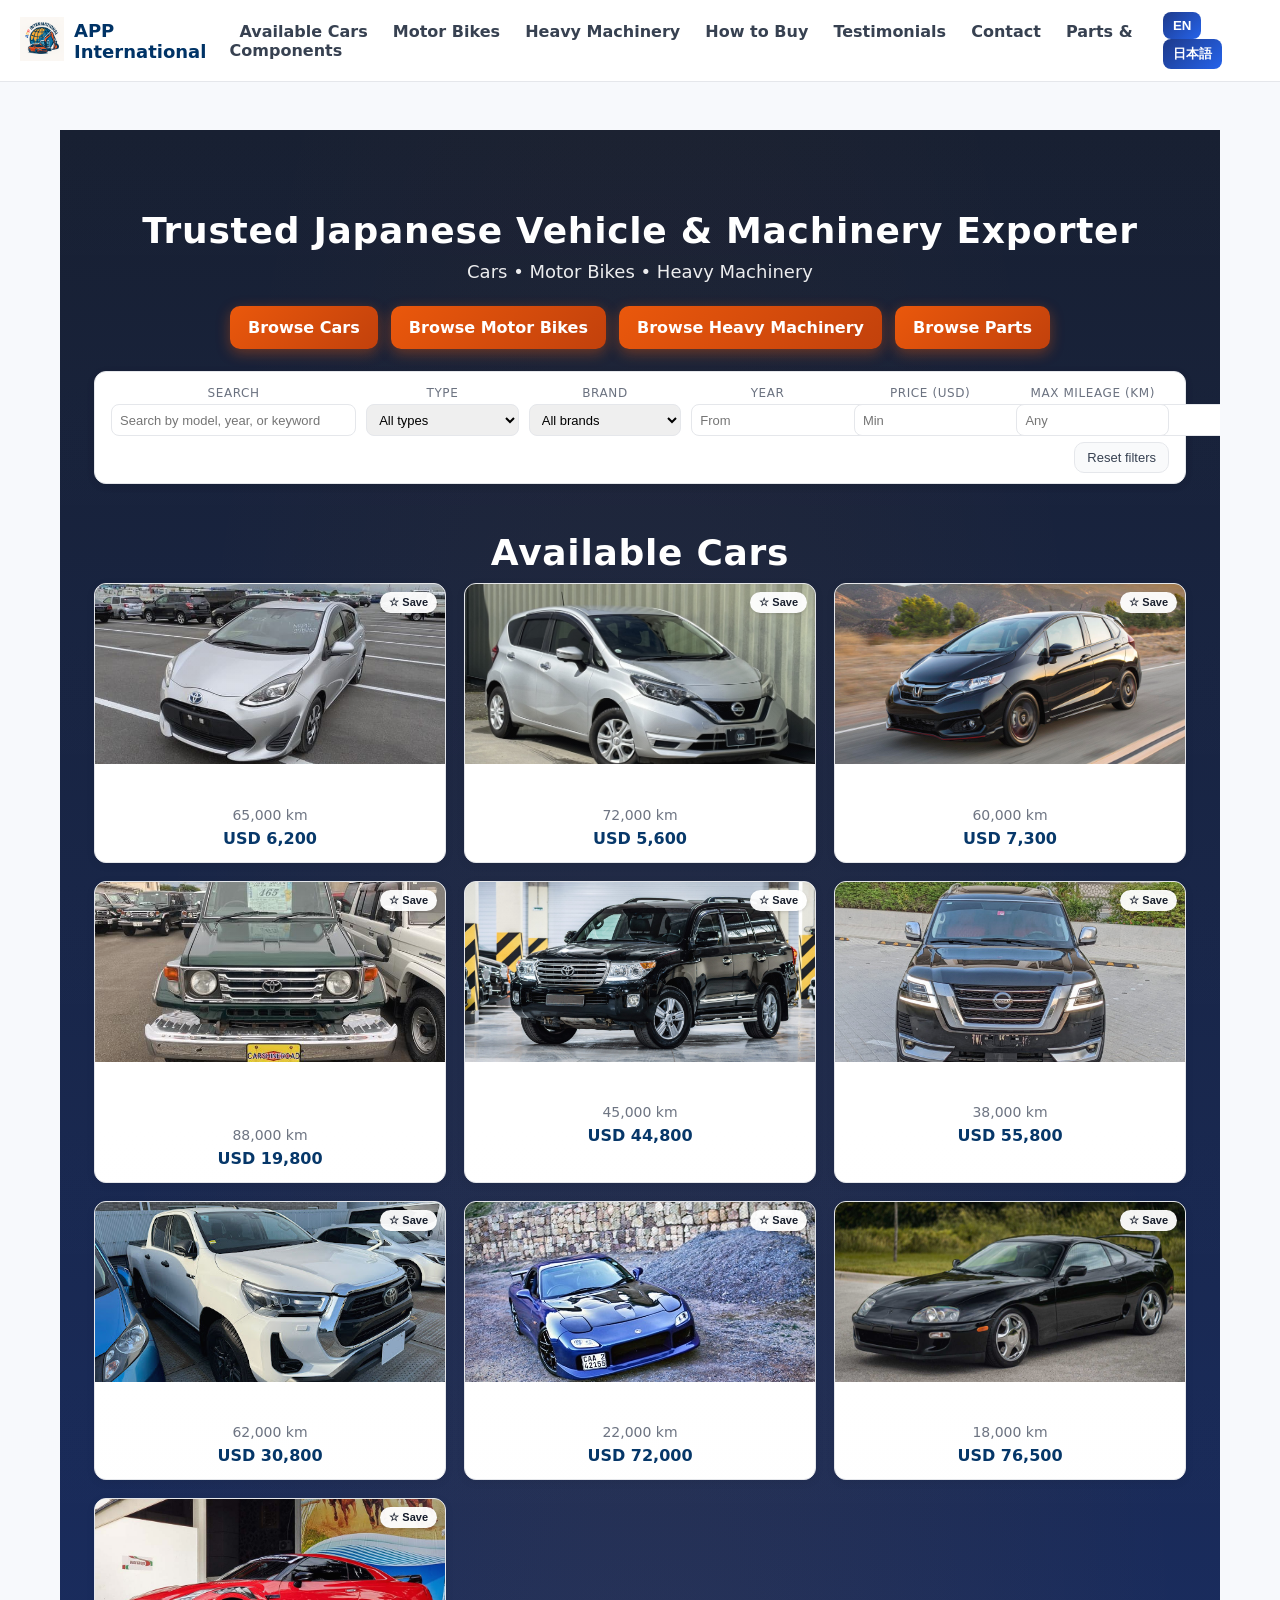
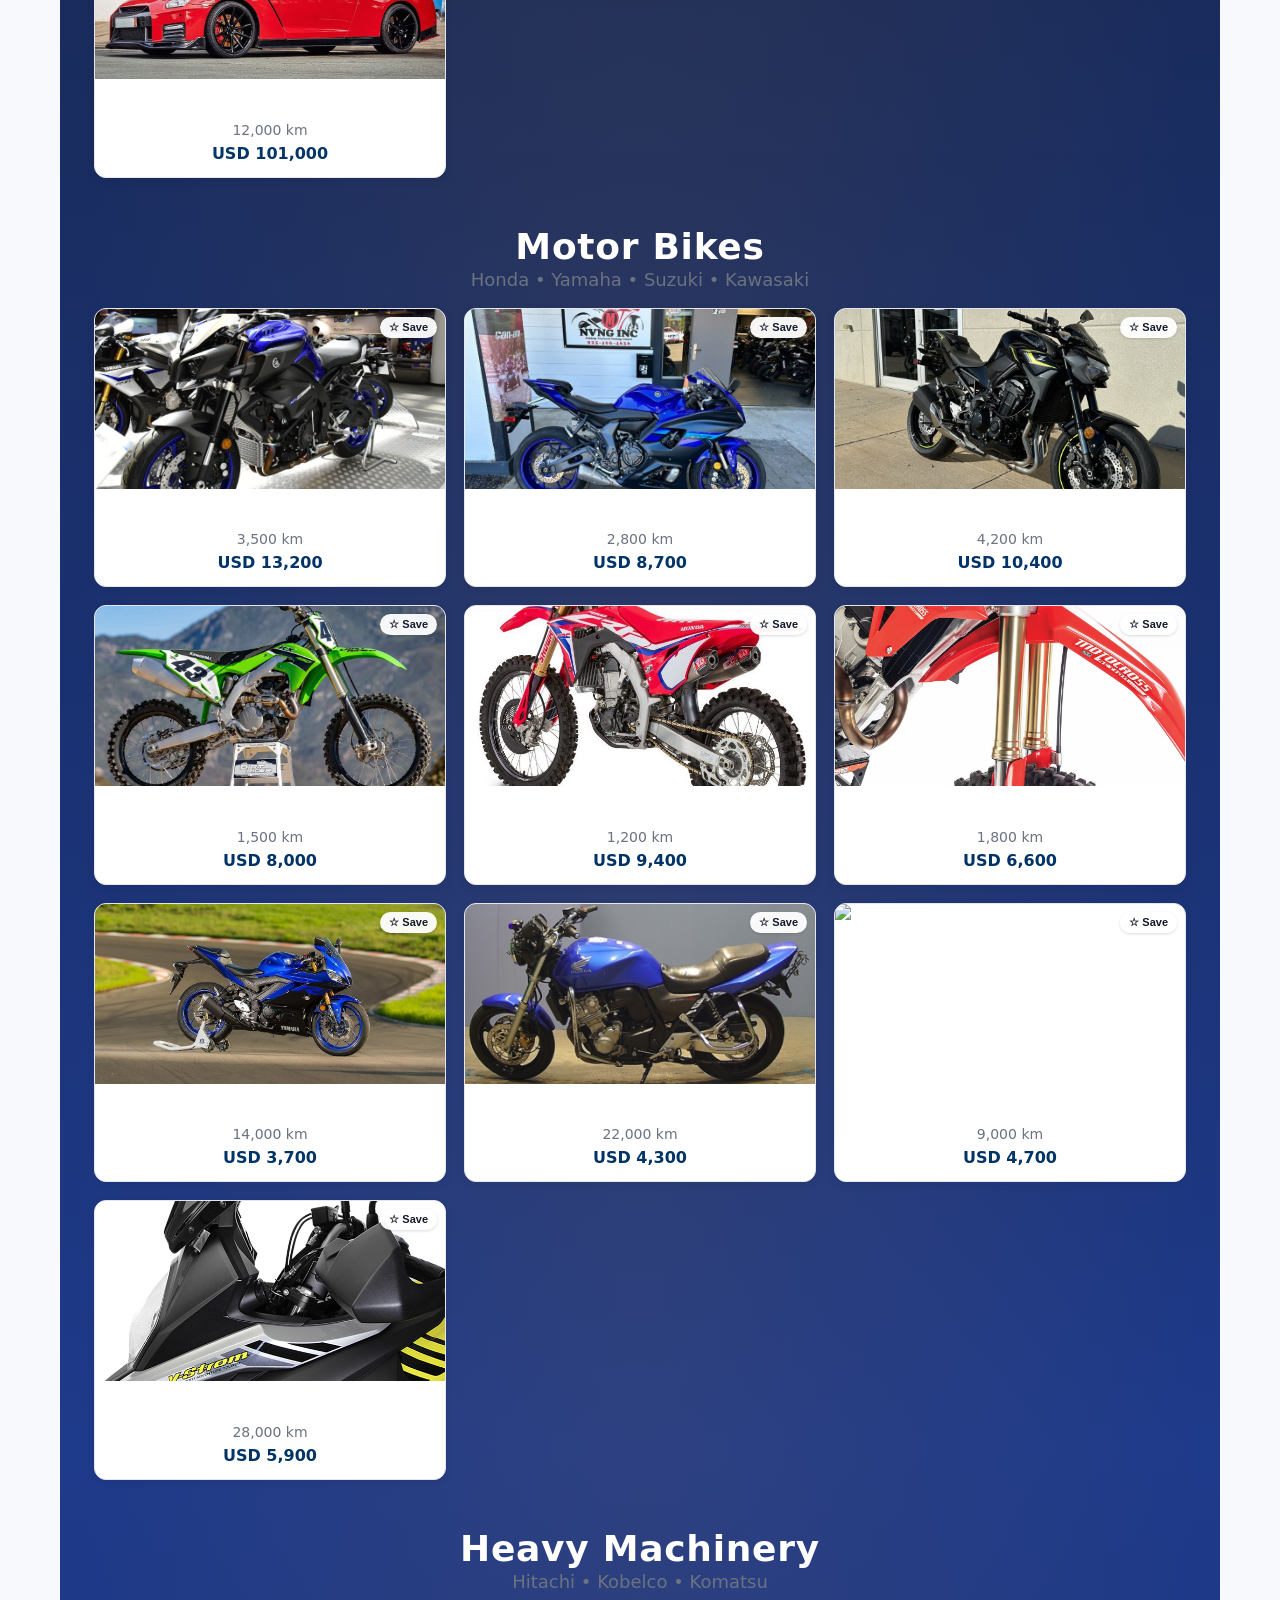
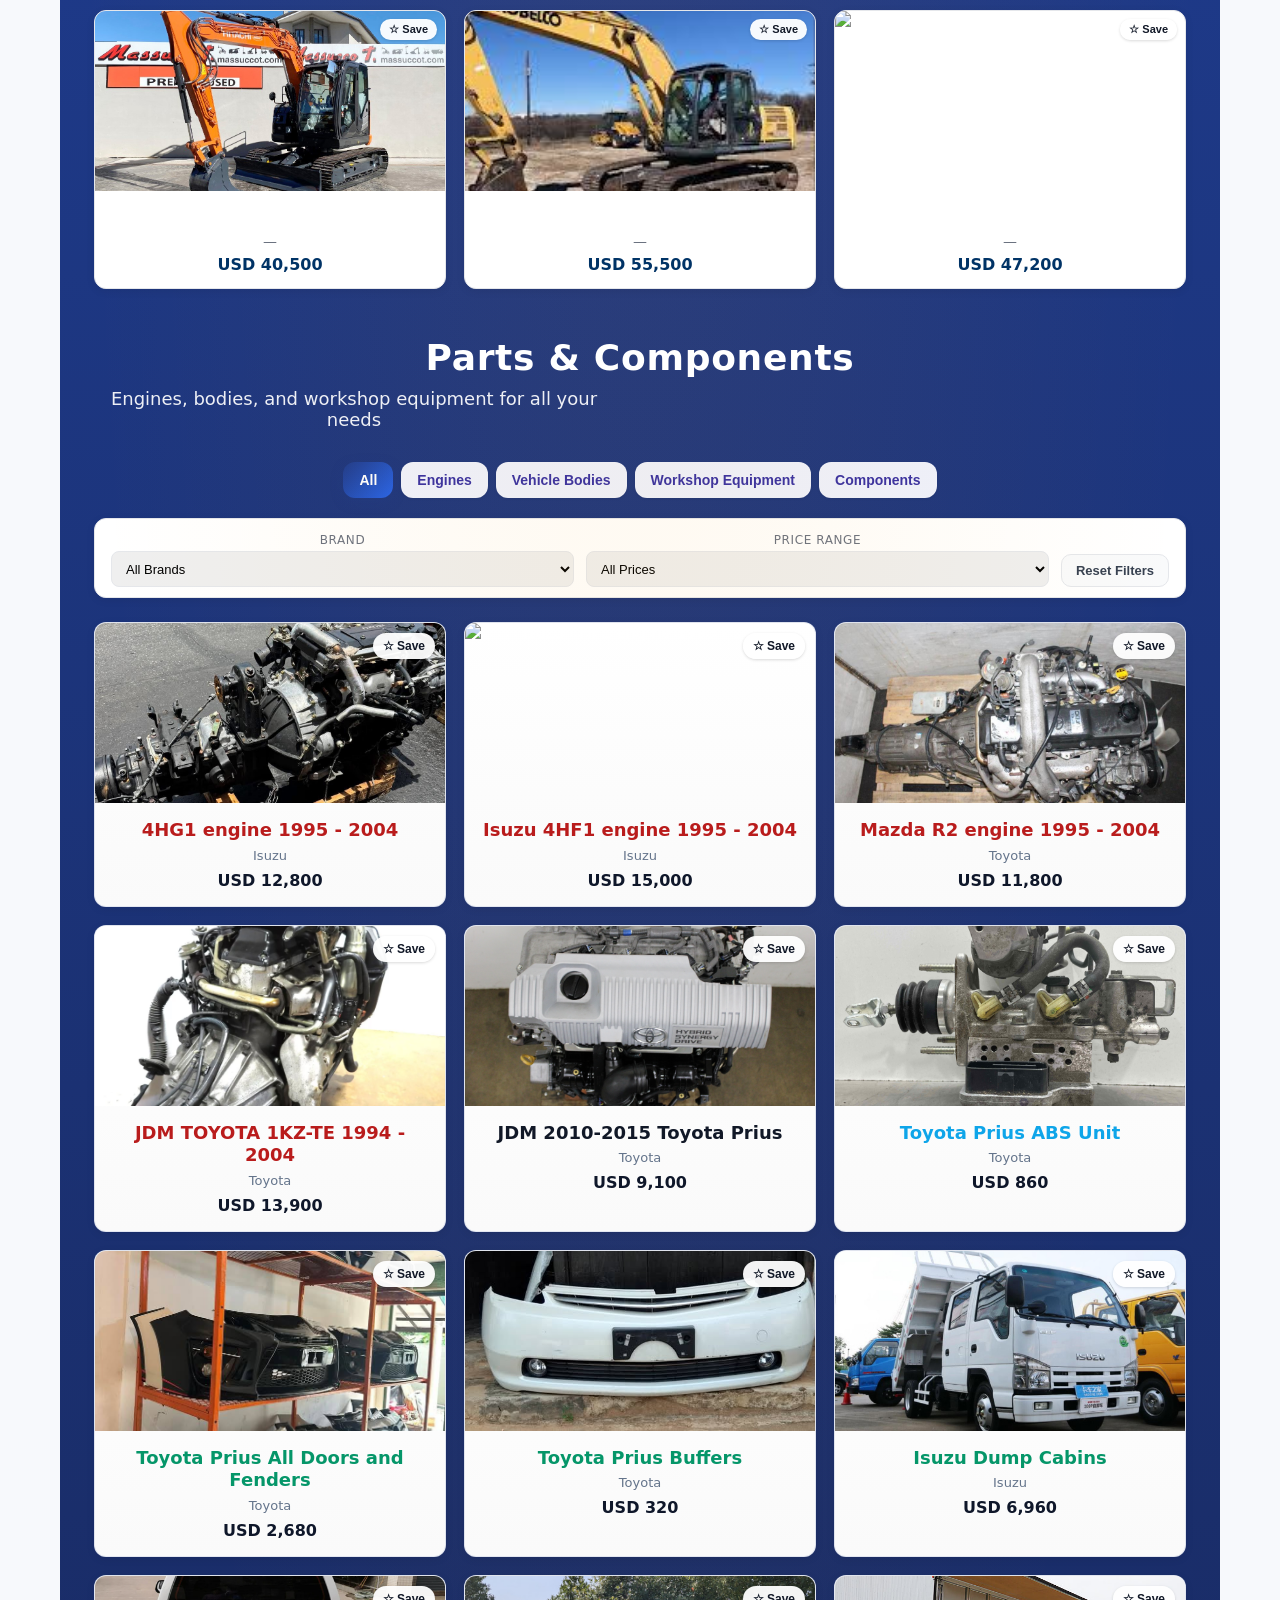
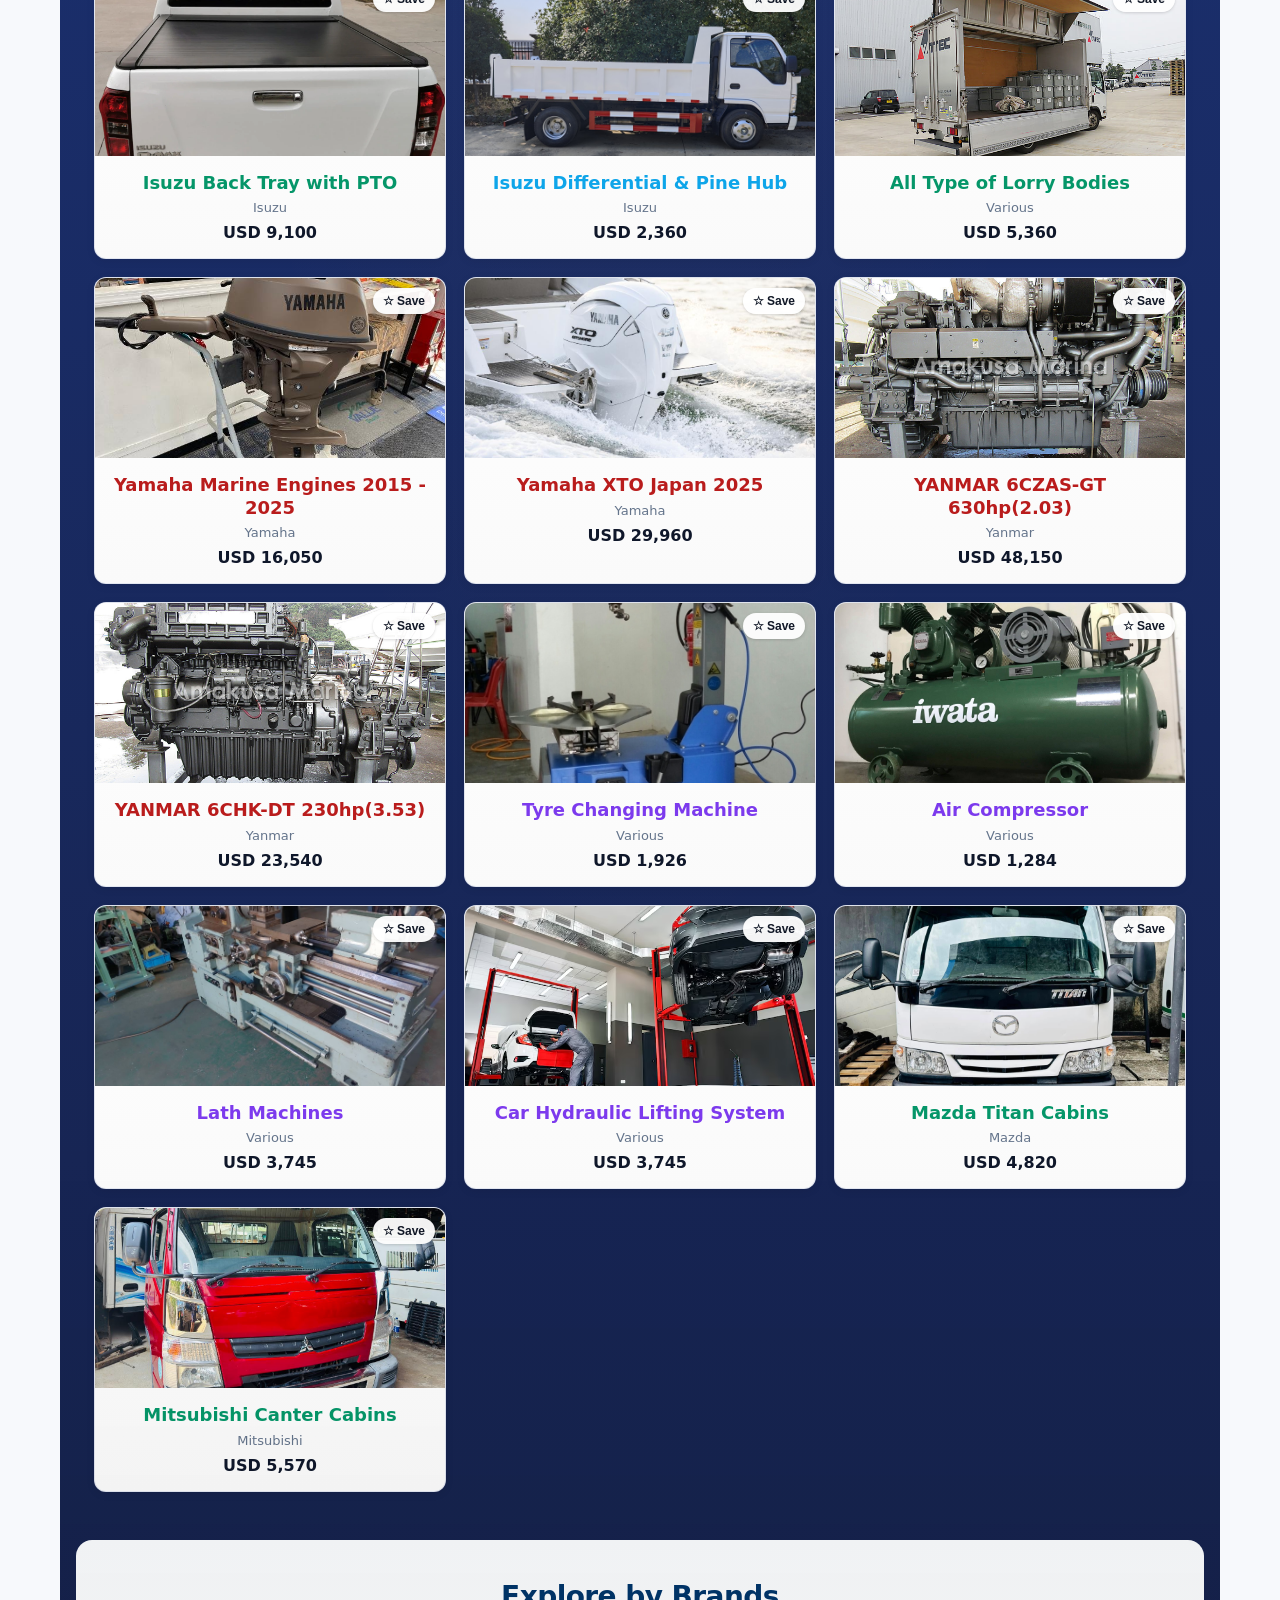
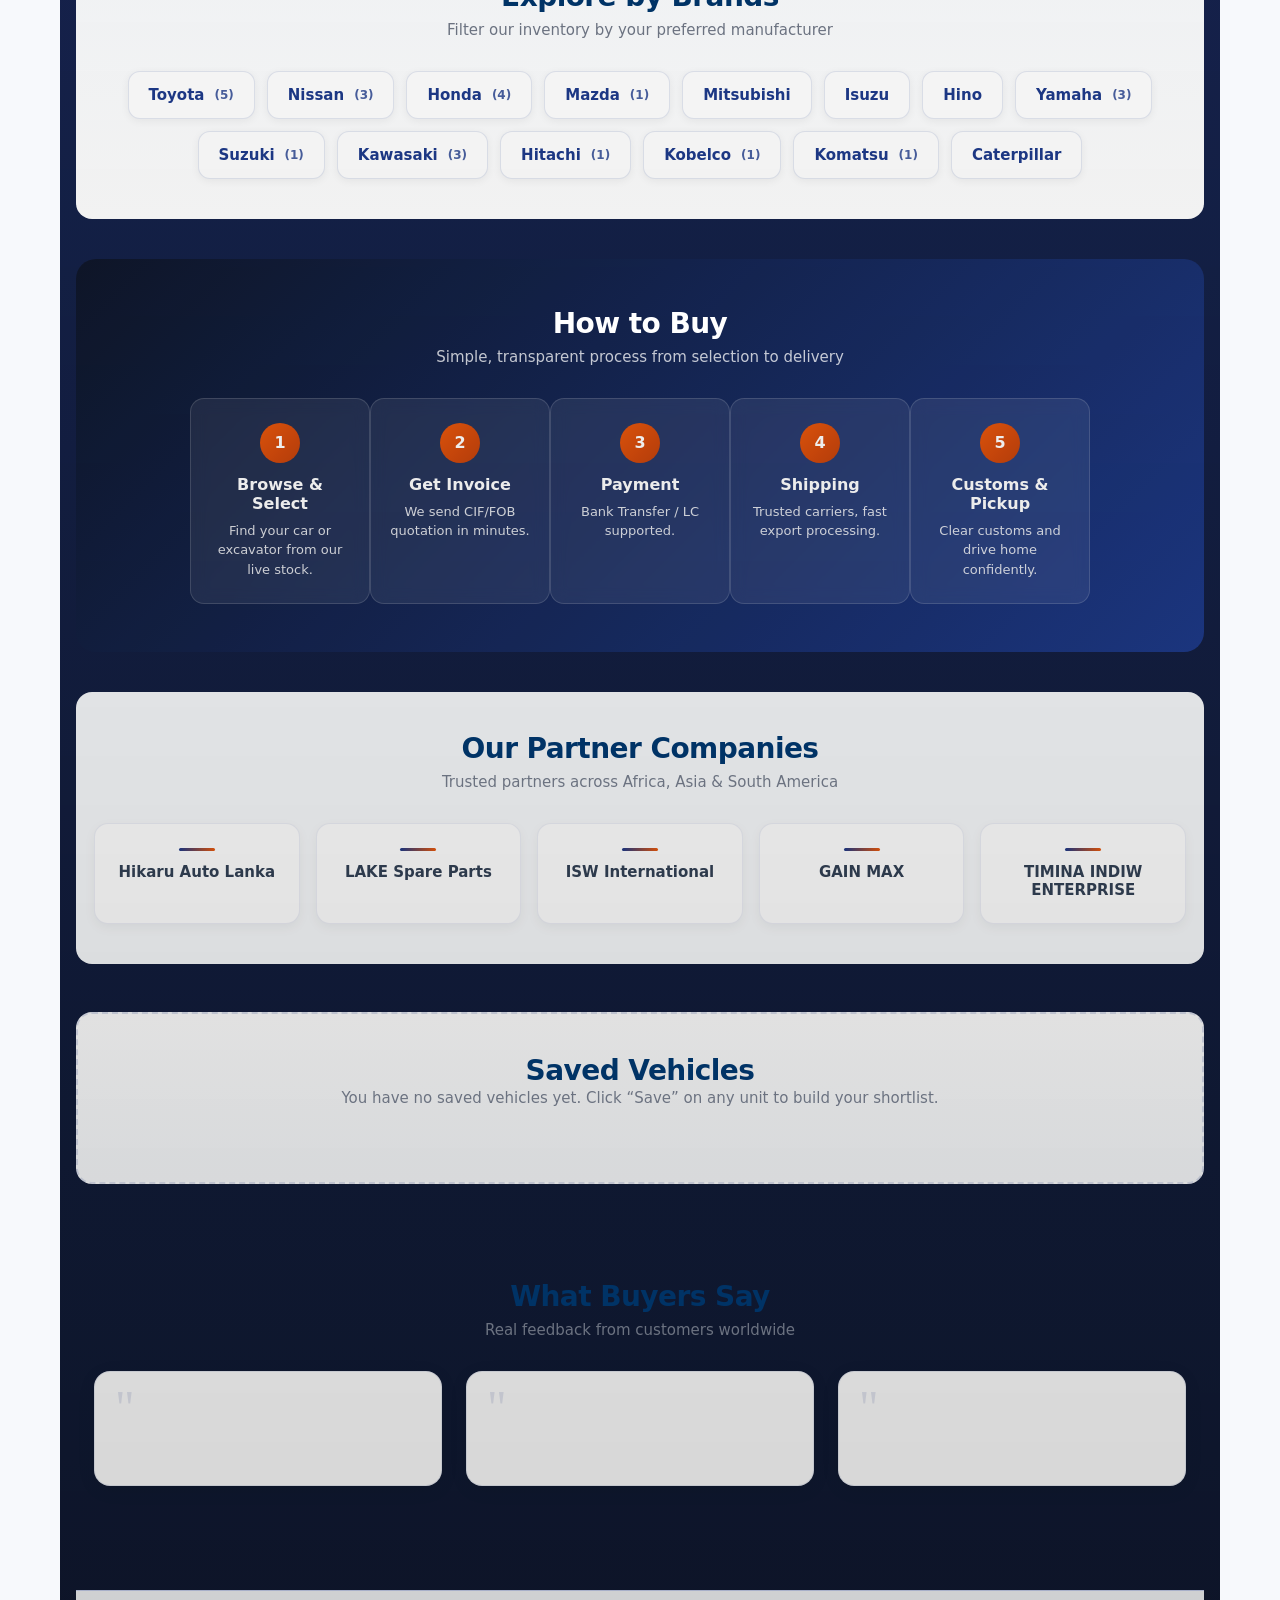
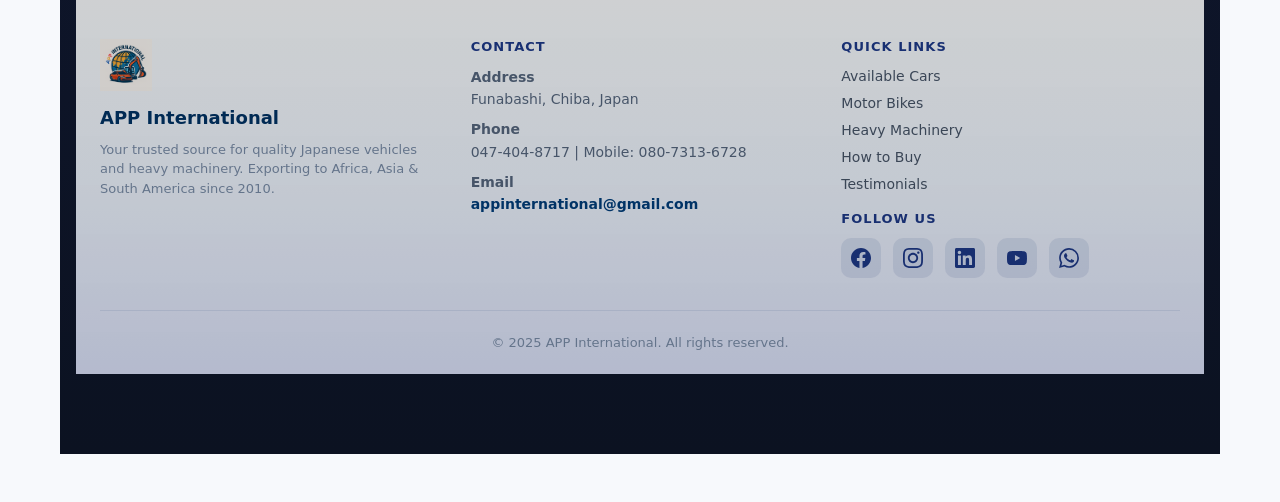
==== commit 16829ed3: "Add new pages and images to APP International website" ====
--- a/index.html
+++ b/index.html
@@ -307,6 +307,304 @@
       .hero h2{font-size:28px}
       nav{display:none} /* keep header clean on mobile */
     }
+
+    /* ── PARTS & COMPONENTS STYLES ────────────────────────────────────────────── */
+    /* Section container */
+    .section{
+      max-width:1160px;
+      margin:48px auto;
+      padding:0 18px;
+    }
+    .section-header{
+      text-align:center;
+      margin-bottom:32px;
+    }
+    .section-title{
+      margin:0 0 8px;
+      font-size:28px;
+      color:var(--brand);
+      font-weight:800;
+      letter-spacing:-.02em;
+    }
+    .section-subtitle{
+      margin:0;
+      font-size:15px;
+      color:var(--muted);
+      max-width:520px;
+      margin:0 auto;
+    }
+
+    /* Tab Navigation */
+    .parts-tabs{
+      display:flex;
+      flex-wrap:wrap;
+      gap:8px;
+      justify-content:center;
+      margin-bottom:20px;
+    }
+    .tab-btn{
+      border:none;
+      border-radius:12px;
+      padding:10px 16px;
+      font-weight:700;
+      font-size:14px;
+      background:#eef2ff;
+      color:#3730a3;
+      cursor:pointer;
+      transition:all .2s;
+      box-shadow:0 1px 3px rgba(0,0,0,.08);
+    }
+    .tab-btn:hover{
+      background:#dbeafe;
+      transform:translateY(-1px);
+    }
+    .tab-btn.active{
+      background:linear-gradient(135deg, var(--logo-blue), #2563eb);
+      color:#fff;
+      box-shadow:0 4px 12px rgba(30,58,138,.35);
+    }
+
+    /* Filter Controls */
+    .parts-filters{
+      background:#fff;
+      border-radius:12px;
+      border:1px solid var(--ring);
+      box-shadow:var(--shadow);
+      padding:14px 16px 10px;
+      margin-bottom:24px;
+      display:flex;
+      flex-wrap:wrap;
+      gap:12px;
+      align-items:flex-end;
+    }
+    .filter-group{
+      display:flex;
+      flex-direction:column;
+      gap:4px;
+      min-width:160px;
+      flex:1 1 160px;
+    }
+    .filter-group label{
+      font-size:12px;
+      text-transform:uppercase;
+      letter-spacing:.05em;
+      color:var(--muted);
+    }
+    .filter-group select{
+      padding:8px 10px;
+      border-radius:8px;
+      border:1px solid var(--ring);
+      font-size:13px;
+      min-height:36px;
+    }
+    .filter-group select:focus{
+      outline:none;
+      border-color:var(--brand-2);
+      box-shadow:0 0 0 1px rgba(59,130,246,.15);
+    }
+    .btn-secondary{
+      border-radius:10px;
+      padding:8px 14px;
+      border:1px solid var(--ring);
+      background:#f9fafb;
+      cursor:pointer;
+      font-size:13px;
+      color:#374151;
+      font-weight:600;
+    }
+    .btn-secondary:hover{
+      background:#eef2ff;
+    }
+
+    /* Parts Grid */
+    .grid.grid-3{
+      grid-template-columns:repeat(auto-fit,minmax(280px,1fr));
+    }
+    .card.parts-card{
+      border:1px solid rgba(30,58,138,.12);
+      background:linear-gradient(180deg, #fff 0%, #fafafa 100%);
+      transition:transform .18s ease, box-shadow .18s ease, border-color .18s ease;
+    }
+    .card.parts-card:hover{
+      transform:translateY(-2px);
+      box-shadow:0 10px 24px rgba(0,0,0,.12);
+      border-color:rgba(30,58,138,.2);
+    }
+    .card.parts-card img{
+      height:180px;
+      object-fit:cover;
+    }
+    .card.parts-card .card-body{
+      padding:16px;
+    }
+    .card.parts-card h3{
+      margin:0 0 6px;
+      font-size:18px;
+      line-height:1.25;
+      color:#111827;
+    }
+    .card.parts-card .meta{
+      color:#64748b;
+      font-size:13px;
+      margin-bottom:8px;
+    }
+    .card.parts-card .price{
+      color:#0f172a;
+      font-weight:800;
+      margin-top:6px;
+    }
+    .card.parts-card .save-btn{
+      top:10px;
+      right:10px;
+      font-size:12px;
+      padding:6px 10px;
+    }
+
+    /* Category-specific styling */
+    .card.parts-card[data-category="engine"] .card-body h3{color:#b91c1c}
+    .card.parts-card[data-category="body"] .card-body h3{color:#059669}
+    .card.parts-card[data-category="equipment"] .card-body h3{color:#7c3aed}
+    .card.parts-card[data-category="component"] .card-body h3{color:#0ea5e9}
+
+    /* Modal Overlay */
+    .modal-overlay{
+      position:fixed;
+      inset:0;
+      background:rgba(0,0,0,.5);
+      display:flex;
+      align-items:center;
+      justify-content:center;
+      z-index:1000;
+      padding:20px;
+    }
+    .modal-content{
+      background:#fff;
+      border-radius:16px;
+      box-shadow:0 10px 40px rgba(0,0,0,.25);
+      max-width:800px;
+      width:100%;
+      max-height:90vh;
+      overflow:auto;
+    }
+    .modal-close{
+      position:absolute;
+      top:14px;
+      right:14px;
+      background:transparent;
+      border:none;
+      font-size:24px;
+      color:#64748b;
+      cursor:pointer;
+      width:36px;
+      height:36px;
+      border-radius:50%;
+      display:flex;
+      align-items:center;
+      justify-content:center;
+      transition:background .2s, color .2s;
+    }
+    .modal-close:hover{
+      background:#f3f4f6;
+      color:#111827;
+    }
+    .modal-body{
+      display:grid;
+      grid-template-columns:1fr 1fr;
+      gap:20px;
+      padding:24px;
+    }
+    @media (max-width:720px){
+      .modal-body{
+        grid-template-columns:1fr;
+      }
+    }
+    .modal-image{
+      border-radius:12px;
+      overflow:hidden;
+      background:#f3f4f6;
+    }
+    .modal-image img{
+      width:100%;
+      height:100%;
+      object-fit:cover;
+      display:block;
+    }
+    .modal-details h3{
+      margin:0 0 12px;
+      font-size:22px;
+      color:#111827;
+    }
+    .modal-details p{
+      margin:0 0 16px;
+      color:#374155;
+      line-height:1.6;
+    }
+    .modal-specs{
+      display:grid;
+      grid-template-columns:1fr 1fr;
+      gap:10px;
+      margin-bottom:20px;
+    }
+    @media (max-width:720px){
+      .modal-specs{
+        grid-template-columns:1fr;
+      }
+    }
+    .spec-item{
+      display:flex;
+      flex-direction:column;
+      gap:4px;
+      padding:12px;
+      background:#f8fafc;
+      border-radius:10px;
+    }
+    .spec-label{
+      font-size:12px;
+      color:#64748b;
+      text-transform:uppercase;
+      letter-spacing:.05em;
+    }
+    .spec-value{
+      font-size:14px;
+      font-weight:700;
+      color:#111827;
+    }
+    .modal-actions{
+      display:flex;
+      gap:12px;
+      margin-top:16px;
+    }
+    .modal-actions .btn-primary{
+      flex:1;
+      text-align:center;
+      padding:12px 16px;
+      border-radius:10px;
+      background:linear-gradient(135deg, #ea580c 0%, #c2410c 100%);
+      color:#fff;
+      text-decoration:none;
+      font-weight:800;
+      border:none;
+      cursor:pointer;
+      box-shadow:0 4px 14px rgba(234,88,12,.4);
+    }
+    .modal-actions .btn-primary:hover{
+      background:linear-gradient(135deg, #f97316 0%, #ea580c 100%);
+      box-shadow:0 6px 20px rgba(234,88,12,.5);
+    }
+    .modal-actions .btn-secondary{
+      flex:1;
+      text-align:center;
+      padding:12px 16px;
+      border-radius:10px;
+      background:#f9fafb;
+      color:#374151;
+      border:1px solid var(--ring);
+      cursor:pointer;
+      font-weight:700;
+    }
+    .modal-actions .btn-secondary:hover{
+      background:#eef2ff;
+    }
   </style>
 </head>
 <body>
@@ -322,10 +620,12 @@
 
     <nav>
       <a href="#cars" id="nav-cars">Available Cars</a>
+      <a href="#bikes" id="nav-bikes">Motor Bikes</a>
       <a href="#machinery" id="nav-machinery">Heavy Machinery</a>
       <a href="#how" id="nav-how">How to Buy</a>
       <a href="#testimonials" id="nav-testimonials">Testimonials</a>
       <a href="#contact" id="nav-contact">Contact</a>
+      <a href="parts.html" id="nav-parts">Parts & Components</a>
     </nav>
 
     <div class="lang-switch" aria-label="Language">
@@ -337,11 +637,11 @@
   <!-- Hero -->
   <section class="hero">
     <h2 id="hero-title">Trusted Japanese Vehicle & Machinery Exporter</h2>
-    <p id="hero-sub">Cars • Trucks • Buses • Excavators • Heavy Machinery</p>
+    <p id="hero-sub">Cars • Motor Bikes • Heavy Machinery</p>
     <a href="#cars" class="btn" id="btn-cars">Browse Cars</a>
+    <a href="#bikes" class="btn" id="btn-bikes">Browse Motor Bikes</a>
     <a href="#machinery" class="btn" id="btn-machinery">Browse Heavy Machinery</a>
-    <div style="margin-top:10px"><span class="badge">Tokyo, Japan</span></div>
-  </section>
+    <a href="parts.html" class="btn" id="btn-parts">Browse Parts</a>
 
   <!-- Filters / Search -->
   <section aria-label="Filter and search inventory">
@@ -356,6 +656,7 @@
           <select id="filter-type">
             <option value="">All types</option>
             <option value="car">Cars</option>
+            <option value="bike">Motor Bikes</option>
             <option value="excavator">Heavy Machinery</option>
           </select>
         </div>
@@ -396,11 +697,110 @@
     <div class="grid grid-3" id="car-grid"></div>
   </section>
 
+  <!-- Motor Bikes -->
+  <section id="bikes" aria-labelledby="bikes-title">
+    <h2 id="bikes-title">Motor Bikes</h2>
+    <p style="text-align:center;color:var(--muted);margin-top:-8px;margin-bottom:18px;">Honda • Yamaha • Suzuki • Kawasaki</p>
+    <div class="grid grid-3" id="bike-grid"></div>
+  </section>
+
   <!-- Heavy Machinery -->
   <section id="machinery" aria-labelledby="machinery-title">
     <h2 id="machinery-title">Heavy Machinery</h2>
     <p style="text-align:center;color:var(--muted);margin-top:-8px;margin-bottom:18px;">Hitachi • Kobelco • Komatsu</p>
     <div class="grid grid-3" id="exc-grid"></div>
+  </section>
+
+  <!-- ── PARTS & COMPONENTS SECTION ────────────────────────────────────────────── -->
+  <section id="parts" class="section">
+    <div class="container">
+      <div class="section-header">
+        <h2 class="section-title">Parts & Components</h2>
+        <p class="section-subtitle">Engines, bodies, and workshop equipment for all your needs</p>
+      </div>
+
+      <!-- Tab Navigation -->
+      <div class="parts-tabs">
+        <button class="tab-btn active" data-category="all">All</button>
+        <button class="tab-btn" data-category="engine">Engines</button>
+        <button class="tab-btn" data-category="body">Vehicle Bodies</button>
+        <button class="tab-btn" data-category="equipment">Workshop Equipment</button>
+        <button class="tab-btn" data-category="component">Components</button>
+      </div>
+
+      <!-- Filter Controls -->
+      <div class="parts-filters">
+        <div class="filter-group">
+          <label for="brand-filter">Brand</label>
+          <select id="brand-filter">
+            <option value="all">All Brands</option>
+            <option value="Isuzu">Isuzu</option>
+            <option value="Toyota">Toyota</option>
+            <option value="Yamaha">Yamaha</option>
+            <option value="Yanmar">Yanmar</option>
+            <option value="Various">Various</option>
+          </select>
+        </div>
+        <div class="filter-group">
+          <label for="price-filter">Price Range</label>
+          <select id="price-filter">
+            <option value="all">All Prices</option>
+            <option value="under-5000">Under $5,000</option>
+            <option value="5000-15000">$5,000 - $15,000</option>
+            <option value="15000-30000">$15,000 - $30,000</option>
+            <option value="over-30000">Over $30,000</option>
+          </select>
+        </div>
+        <button id="reset-filters" class="btn-secondary">Reset Filters</button>
+      </div>
+
+      <!-- Parts Grid -->
+      <div id="parts-grid" class="grid grid-3">
+        <!-- Parts will be loaded here by JavaScript -->
+      </div>
+
+      <!-- Quick View Modal -->
+      <div id="parts-modal" class="modal-overlay" style="display: none;">
+        <div class="modal-content">
+          <button class="modal-close">&times;</button>
+          <div class="modal-body">
+            <div class="modal-image">
+              <img id="modal-image" src="" alt="">
+            </div>
+            <div class="modal-details">
+              <h3 id="modal-title"></h3>
+              <p id="modal-description"></p>
+              <div class="modal-specs">
+                <div class="spec-item">
+                  <span class="spec-label">Price (FOB):</span>
+                  <span class="spec-value" id="modal-price-fob"></span>
+                </div>
+                <div class="spec-item">
+                  <span class="spec-label">Price (CIF):</span>
+                  <span class="spec-value" id="modal-price-cif"></span>
+                </div>
+                <div class="spec-item">
+                  <span class="spec-label">Brand:</span>
+                  <span class="spec-value" id="modal-brand"></span>
+                </div>
+                <div class="spec-item">
+                  <span class="spec-label">Category:</span>
+                  <span class="spec-value" id="modal-category"></span>
+                </div>
+                <div class="spec-item">
+                  <span class="spec-label">Stock No:</span>
+                  <span class="spec-value" id="modal-stock"></span>
+                </div>
+              </div>
+              <div class="modal-actions">
+                <a href="contact.html?subject=Quote Request: [Part Name]" class="btn-primary">Request Quote</a>
+                <button class="btn-secondary modal-close">Close</button>
+              </div>
+            </div>
+          </div>
+        </div>
+      </div>
+    </div>
   </section>
 
   <!-- Brands -->
@@ -476,25 +876,26 @@
       </div>
       <div class="footer-col footer-contact">
         <h4>Contact</h4>
-        <p><strong>Address</strong><br>270-1471, Chiba-ken, Funabashi-shi, Komuro-cho 1112-13, Japan</p>
-        <p><strong>Phone</strong><br>Tel: 047-404-8717 | Mobile: 080-7313-6728</p>
-        <p><strong>Email</strong><br><a href="mailto:appinternational@gmail.com">appinternational@gmail.com</a></p>
+        <p><strong>Address</strong><br><span id="footer-address">Funabashi, Chiba, Japan</span></p>
+        <p><strong>Phone</strong><br><span id="footer-phone">047-404-8717</span><span id="footer-mobile-wrap"> | Mobile: <span id="footer-mobile">080-7313-6728</span></span></p>
+        <p><strong>Email</strong><br><a id="footer-email" href="contact.html">Contact us</a></p>
       </div>
       <div class="footer-col">
         <h4>Quick links</h4>
         <ul>
           <li><a href="#cars">Available Cars</a></li>
+          <li><a href="#bikes">Motor Bikes</a></li>
           <li><a href="#machinery">Heavy Machinery</a></li>
           <li><a href="#how">How to Buy</a></li>
           <li><a href="#testimonials">Testimonials</a></li>
         </ul>
         <h4 style="margin-top:18px">Follow us</h4>
         <div class="footer-socials">
-          <a href="https://facebook.com/appinternational" target="_blank" rel="noopener" aria-label="Facebook"><svg viewBox="0 0 24 24" xmlns="http://www.w3.org/2000/svg"><path d="M24 12.073c0-6.627-5.373-12-12-12s-12 5.373-12 12c0 5.99 4.388 10.954 10.125 11.854v-8.385H7.078v-3.47h3.047V9.43c0-3.007 1.792-4.669 4.533-4.669 1.312 0 2.686.235 2.686.235v2.953H15.83c-1.491 0-1.956.925-1.956 1.874v2.25h3.328l-.532 3.47h-2.796v8.385C19.612 23.027 24 18.062 24 12.073z"/></svg></a>
-          <a href="https://instagram.com/appinternational" target="_blank" rel="noopener" aria-label="Instagram"><svg viewBox="0 0 24 24" xmlns="http://www.w3.org/2000/svg"><path d="M12 2.163c3.204 0 3.584.012 4.85.07 3.252.148 4.771 1.691 4.919 4.919.058 1.265.069 1.645.069 4.849 0 3.205-.012 3.584-.069 4.849-.149 3.225-1.664 4.771-4.919 4.919-1.266.058-1.644.07-4.85.07-3.204 0-3.584-.012-4.849-.07-3.26-.149-4.771-1.699-4.919-4.92-.058-1.265-.07-1.644-.07-4.849 0-3.204.013-3.583.07-4.849.149-3.227 1.664-4.771 4.919-4.919 1.266-.057 1.645-.069 4.849-.069zm0-2.163c-3.259 0-3.667.014-4.947.072-4.358.2-6.78 2.618-6.98 6.98-.059 1.281-.073 1.689-.073 4.948 0 3.259.014 3.668.072 4.948.2 4.358 2.618 6.78 6.98 6.98 1.281.058 1.689.072 4.948.072 3.259 0 3.668-.014 4.948-.072 4.354-.2 6.782-2.618 6.979-6.98.059-1.28.073-1.689.073-4.948 0-3.259-.014-3.667-.072-4.947-.196-4.354-2.617-6.78-6.979-6.98-1.281-.059-1.69-.073-4.949-.073zm0 5.838c-3.403 0-6.162 2.759-6.162 6.162s2.759 6.163 6.162 6.163 6.162-2.759 6.162-6.163c0-3.403-2.759-6.162-6.162-6.162zm0 10.162c-2.209 0-4-1.79-4-4 0-2.209 1.791-4 4-4s4 1.791 4 4c0 2.21-1.791 4-4 4zm6.406-11.845c-.796 0-1.441.645-1.441 1.44s.645 1.44 1.441 1.44c.795 0 1.439-.645 1.439-1.44s-.644-1.44-1.439-1.44z"/></svg></a>
-          <a href="https://www.linkedin.com/company/appinternational" target="_blank" rel="noopener" aria-label="LinkedIn"><svg viewBox="0 0 24 24" xmlns="http://www.w3.org/2000/svg"><path d="M20.447 20.452h-3.554v-5.569c0-1.328-.027-3.037-1.852-3.037-1.853 0-2.136 1.445-2.136 2.939v5.667H9.351V9h3.414v1.561h.046c.477-.9 1.637-1.85 3.37-1.85 3.601 0 4.267 2.37 4.267 5.455v6.286zM5.337 7.433c-1.144 0-2.063-.926-2.063-2.065 0-1.138.92-2.063 2.063-2.063 1.14 0 2.064.925 2.064 2.063 0 1.139-.925 2.065-2.064 2.065zm1.782 13.019H3.555V9h3.564v11.452zM22.225 0H1.771C.792 0 0 .774 0 1.729v20.542C0 23.227.792 24 1.771 24h20.451C23.2 24 24 23.227 24 22.271V1.729C24 .774 23.2 0 22.222 0h.003z"/></svg></a>
-          <a href="https://youtube.com/@appinternational" target="_blank" rel="noopener" aria-label="YouTube"><svg viewBox="0 0 24 24" xmlns="http://www.w3.org/2000/svg"><path d="M23.498 6.186a3.016 3.016 0 0 0-2.122-2.136C19.505 3.545 12 3.545 12 3.545s-7.505 0-9.377.505A3.017 3.017 0 0 0 .502 6.186C0 8.07 0 12 0 12s0 3.93.502 5.814a3.016 3.016 0 0 0 2.122 2.136c1.871.505 9.376.505 9.376.505s7.505 0 9.377-.505a3.015 3.015 0 0 0 2.122-2.136C24 15.93 24 12 24 12s0-3.93-.502-5.814zM9.545 15.568V8.432L15.818 12l-6.273 3.568z"/></svg></a>
-          <a href="https://wa.me/818073136728" target="_blank" rel="noopener" aria-label="WhatsApp"><svg viewBox="0 0 24 24" xmlns="http://www.w3.org/2000/svg"><path d="M17.472 14.382c-.297-.149-1.758-.867-2.03-.967-.273-.099-.471-.148-.67.15-.197.297-.767.966-.94 1.164-.173.199-.347.223-.644.075-.297-.15-1.255-.463-2.39-1.475-.883-.788-1.48-1.761-1.653-2.059-.173-.297-.018-.458.13-.606.134-.133.298-.347.446-.52.149-.174.198-.298.298-.497.099-.198.05-.371-.025-.52-.075-.149-.669-1.612-.916-2.207-.242-.579-.487-.5-.669-.51-.173-.008-.371-.01-.57-.01-.198 0-.52.074-.792.372-.272.297-1.04 1.016-1.04 2.479 0 1.462 1.065 2.875 1.213 3.074.149.198 2.096 3.2 5.077 4.487.709.306 1.262.489 1.694.625.712.227 1.36.195 1.871.118.571-.085 1.758-.719 2.006-1.413.248-.694.248-1.289.173-1.413-.074-.124-.272-.198-.57-.347m-5.421 7.403h-.004a9.87 9.87 0 01-5.031-1.378l-.361-.214-3.741.982.998-3.648-.235-.374a9.86 9.86 0 01-1.51-5.26c.001-5.45 4.436-9.884 9.888-9.884 2.64 0 5.122 1.03 6.988 2.898a9.825 9.825 0 012.893 6.994c-.003 5.45-4.437 9.884-9.885 9.884m8.413-18.297A11.815 11.815 0 0012.05 0C5.495 0 .16 5.335.157 11.892c0 2.096.547 4.142 1.588 5.945L.057 24l6.305-1.654a11.882 11.882 0 005.683 1.448h.005c6.554 0 11.89-5.335 11.893-11.893a11.821 11.821 0 00-3.48-8.413z"/></svg></a>
+          <a id="footer-facebook" href="https://facebook.com/appinternational" target="_blank" rel="noopener" aria-label="Facebook"><svg viewBox="0 0 24 24" xmlns="http://www.w3.org/2000/svg"><path d="M24 12.073c0-6.627-5.373-12-12-12s-12 5.373-12 12c0 5.99 4.388 10.954 10.125 11.854v-8.385H7.078v-3.47h3.047V9.43c0-3.007 1.792-4.669 4.533-4.669 1.312 0 2.686.235 2.686.235v2.953H15.83c-1.491 0-1.956.925-1.956 1.874v2.25h3.328l-.532 3.47h-2.796v8.385C19.612 23.027 24 18.062 24 12.073z"/></svg></a>
+          <a id="footer-instagram" href="https://instagram.com/appinternational" target="_blank" rel="noopener" aria-label="Instagram"><svg viewBox="0 0 24 24" xmlns="http://www.w3.org/2000/svg"><path d="M12 2.163c3.204 0 3.584.012 4.85.07 3.252.148 4.771 1.691 4.919 4.919.058 1.265.069 1.645.069 4.849 0 3.205-.012 3.584-.069 4.849-.149 3.225-1.664 4.771-4.919 4.919-1.266.058-1.644.07-4.85.07-3.204 0-3.584-.012-4.849-.07-3.26-.149-4.771-1.699-4.919-4.92-.058-1.265-.07-1.644-.07-4.849 0-3.204.013-3.583.07-4.849.149-3.227 1.664-4.771 4.919-4.919 1.266-.057 1.645-.069 4.849-.069zm0-2.163c-3.259 0-3.667.014-4.947.072-4.358.2-6.78 2.618-6.98 6.98-.059 1.281-.073 1.689-.073 4.948 0 3.259.014 3.668.072 4.948.2 4.358 2.618 6.78 6.98 6.98 1.281.058 1.689.072 4.948.072 3.259 0 3.668-.014 4.948-.072 4.354-.2 6.782-2.618 6.979-6.98.059-1.28.073-1.689.073-4.948 0-3.259-.014-3.667-.072-4.947-.196-4.354-2.617-6.78-6.979-6.98-1.281-.059-1.69-.073-4.949-.073zm0 5.838c-3.403 0-6.162 2.759-6.162 6.162s2.759 6.163 6.162 6.163 6.162-2.759 6.162-6.163c0-3.403-2.759-6.162-6.162-6.162zm0 10.162c-2.209 0-4-1.79-4-4 0-2.209 1.791-4 4-4s4 1.791 4 4c0 2.21-1.791 4-4 4zm6.406-11.845c-.796 0-1.441.645-1.441 1.44s.645 1.44 1.441 1.44c.795 0 1.439-.645 1.439-1.44s-.644-1.44-1.439-1.44z"/></svg></a>
+          <a id="footer-linkedin" href="https://www.linkedin.com/company/appinternational" target="_blank" rel="noopener" aria-label="LinkedIn"><svg viewBox="0 0 24 24" xmlns="http://www.w3.org/2000/svg"><path d="M20.447 20.452h-3.554v-5.569c0-1.328-.027-3.037-1.852-3.037-1.853 0-2.136 1.445-2.136 2.939v5.667H9.351V9h3.414v1.561h.046c.477-.9 1.637-1.85 3.37-1.85 3.601 0 4.267 2.37 4.267 5.455v6.286zM5.337 7.433c-1.144 0-2.063-.926-2.063-2.065 0-1.138.92-2.063 2.063-2.063 1.14 0 2.064.925 2.064 2.063 0 1.139-.925 2.065-2.064 2.065zm1.782 13.019H3.555V9h3.564v11.452zM22.225 0H1.771C.792 0 0 .774 0 1.729v20.542C0 23.227.792 24 1.771 24h20.451C23.2 24 24 23.227 24 22.271V1.729C24 .774 23.2 0 22.222 0h.003z"/></svg></a>
+          <a id="footer-youtube" href="https://youtube.com/@appinternational" target="_blank" rel="noopener" aria-label="YouTube"><svg viewBox="0 0 24 24" xmlns="http://www.w3.org/2000/svg"><path d="M23.498 6.186a3.016 3.016 0 0 0-2.122-2.136C19.505 3.545 12 3.545 12 3.545s-7.505 0-9.377.505A3.017 3.017 0 0 0 .502 6.186C0 8.07 0 12 0 12s0 3.93.502 5.814a3.016 3.016 0 0 0 2.122 2.136c1.871.505 9.376.505 9.376.505s7.505 0 9.377-.505a3.015 3.015 0 0 0 2.122-2.136C24 15.93 24 12 24 12s0-3.93-.502-5.814zM9.545 15.568V8.432L15.818 12l-6.273 3.568z"/></svg></a>
+          <a id="footer-whatsapp" href="https://wa.me/818073136728" target="_blank" rel="noopener" aria-label="WhatsApp"><svg viewBox="0 0 24 24" xmlns="http://www.w3.org/2000/svg"><path d="M17.472 14.382c-.297-.149-1.758-.867-2.03-.967-.273-.099-.471-.148-.67.15-.197.297-.767.966-.94 1.164-.173.199-.347.223-.644.075-.297-.15-1.255-.463-2.39-1.475-.883-.788-1.48-1.761-1.653-2.059-.173-.297-.018-.458.13-.606.134-.133.298-.347.446-.52.149-.174.198-.298.298-.497.099-.198.05-.371-.025-.52-.075-.149-.669-1.612-.916-2.207-.242-.579-.487-.5-.669-.51-.173-.008-.371-.01-.57-.01-.198 0-.52.074-.792.372-.272.297-1.04 1.016-1.04 2.479 0 1.462 1.065 2.875 1.213 3.074.149.198 2.096 3.2 5.077 4.487.709.306 1.262.489 1.694.625.712.227 1.36.195 1.871.118.571-.085 1.758-.719 2.006-1.413.248-.694.248-1.289.173-1.413-.074-.124-.272-.198-.57-.347m-5.421 7.403h-.004a9.87 9.87 0 01-5.031-1.378l-.361-.214-3.741.982.998-3.648-.235-.374a9.86 9.86 0 01-1.51-5.26c.001-5.45 4.436-9.884 9.888-9.884 2.64 0 5.122 1.03 6.988 2.898a9.825 9.825 0 012.893 6.994c-.003 5.45-4.437 9.884-9.885 9.884m8.413-18.297A11.815 11.815 0 0012.05 0C5.495 0 .16 5.335.157 11.892c0 2.096.547 4.142 1.588 5.945L.057 24l6.305-1.654a11.882 11.882 0 005.683 1.448h.005c6.554 0 11.89-5.335 11.893-11.893a11.821 11.821 0 00-3.48-8.413z"/></svg></a>
         </div>
       </div>
     </div>
@@ -668,11 +1069,13 @@
       const list = window.DB?.vehicles || [];
       const filtered = applyFilters(list);
       const cars = filtered.filter(v=>v.type==="car");
+      const bikes = filtered.filter(v=>v.type==="bike");
       const ex   = filtered.filter(v=>v.type==="excavator");
 
-      const cg = $("#car-grid"); const eg = $("#exc-grid");
-      cg.innerHTML = ""; eg.innerHTML = "";
+      const cg = $("#car-grid"); const bg = $("#bike-grid"); const eg = $("#exc-grid");
+      cg.innerHTML = ""; if(bg) bg.innerHTML = ""; eg.innerHTML = "";
       cars.forEach(v=>cg.appendChild(card(v)));
+      bikes.forEach(v=>bg && bg.appendChild(card(v)));
       ex.forEach(v=>eg.appendChild(card(v)));
 
       // Brands (chips + filter dropdown)
@@ -727,18 +1130,18 @@
     // Language support
     const translations = {
       en: {
-        "site-title":"APP International","nav-cars":"Available Cars","nav-machinery":"Heavy Machinery","nav-how":"How to Buy",
+        "site-title":"APP International","nav-cars":"Available Cars","nav-bikes":"Motor Bikes","nav-machinery":"Heavy Machinery","nav-how":"How to Buy",
         "nav-testimonials":"Testimonials","nav-contact":"Contact","hero-title":"Trusted Japanese Vehicle & Machinery Exporter",
-        "hero-sub":"Cars • Trucks • Buses • Excavators • Heavy Machinery","btn-cars":"Browse Cars","btn-machinery":"Browse Heavy Machinery",
-        "cars-title":"Available Cars","machinery-title":"Heavy Machinery","brands-title":"Explore by Brands",
+        "hero-sub":"Cars • Motor Bikes • Heavy Machinery","btn-cars":"Browse Cars","btn-bikes":"Browse Motor Bikes","btn-machinery":"Browse Heavy Machinery",
+        "cars-title":"Available Cars","bikes-title":"Motor Bikes","machinery-title":"Heavy Machinery","brands-title":"Explore by Brands",
         "how-title":"How to Buy","partners-title":"Our Partner Companies","testimonials-title":"What Buyers Say",
         "footer-company":"APP International","footer-text":"© 2025 APP International. All rights reserved."
       },
       jp: {
-        "site-title":"APPインターナショナル","nav-cars":"販売中の車","nav-machinery":"重機","nav-how":"購入方法",
+        "site-title":"APPインターナショナル","nav-cars":"販売中の車","nav-bikes":"バイク","nav-machinery":"重機","nav-how":"購入方法",
         "nav-testimonials":"お客様の声","nav-contact":"お問い合わせ","hero-title":"信頼できる日本車・建設機械輸出業者",
-        "hero-sub":"自動車 • トラック • バス • 油圧ショベル • 重機","btn-cars":"車を見る","btn-machinery":"重機を見る",
-        "cars-title":"販売中の車","machinery-title":"重機","brands-title":"メーカー別に探す",
+        "hero-sub":"自動車 • バイク • 重機","btn-cars":"車を見る","btn-bikes":"バイクを見る","btn-machinery":"重機を見る",
+        "cars-title":"販売中の車","bikes-title":"バイク","machinery-title":"重機","brands-title":"メーカー別に探す",
         "how-title":"購入の流れ","partners-title":"パートナー企業","testimonials-title":"お客様の声",
         "footer-company":"APPインターナショナル","footer-text":"© 2025 APPインターナショナル. 無断転載を禁ず。"
       }
@@ -752,9 +1155,193 @@
       try{ localStorage.setItem("lang", lang); }catch(e){}
     }
 
+    // ------- parts rendering -------
+    function partsCard(item){
+      const primaryImage =
+        item.featuredImage ||
+        (item.images && item.images.length && (typeof item.images[0] === "string" ? item.images[0] : item.images[0].url)) ||
+        "https://images.unsplash.com/photo-1549317661-bd32c8ce0db2?w=800&q=80";
+
+      const priceText = window.DB && window.DB.partsUtils
+        ? window.DB.partsUtils.formatPrice(item.priceCIF || item.priceFOB)
+        : (item.priceCIF || item.priceFOB ? "USD " + String(item.priceCIF || item.priceFOB) : "POA");
+
+      const btn = el("button", {
+        class: "save-btn" + (isSaved(item.id) ? " is-saved" : ""),
+        type: "button",
+        "data-id": item.id,
+        title: isSaved(item.id) ? "Remove from shortlist" : "Save from shortlist"
+      }, isSaved(item.id) ? "★ Saved" : "☆ Save");
+
+      btn.addEventListener("click", (e)=>{
+        e.stopPropagation();
+        e.preventDefault();
+        toggleSaved(item.id);
+      });
+
+      const link = el("a",{
+        href:"contact.html?subject=Quote Request: " + encodeURIComponent(item.title),
+        class:"card-link",
+        title:item.title
+      },[
+        el("img",{
+          src:primaryImage,
+          alt:item.title,
+          loading:"lazy",
+          onerror:"this.src='https://images.unsplash.com/photo-1549317661-bd32c8ce0db2?w=800&q=80';this.onerror=null;"
+        }),
+        el("div",{class:"card-body"},[
+          el("h3",{},item.title),
+          el("div",{class:"meta"},[item.brand]),
+          el("div",{class:"price"},priceText)
+        ])
+      ]);
+
+      const cardEl = el("div",{class:"card parts-card", "data-category": item.category},[btn,link]);
+      return cardEl;
+    }
+
+    function renderParts(){
+      const list = window.DB?.parts || [];
+      const grid = $("#parts-grid");
+      if(!grid) return;
+      grid.innerHTML = "";
+      list.forEach(p=>grid.appendChild(partsCard(p)));
+    }
+
+    // ------- parts interactions -------
+    function initPartsInteractions(){
+      // Tab buttons
+      const tabs = document.querySelectorAll(".parts-tabs .tab-btn");
+      tabs.forEach(btn=>{
+        btn.addEventListener("click", ()=>{
+          tabs.forEach(b=>b.classList.remove("active"));
+          btn.classList.add("active");
+          const cat = btn.getAttribute("data-category");
+          filterPartsByCategory(cat);
+        });
+      });
+
+      // Brand filter
+      const brandFilter = $("#brand-filter");
+      if(brandFilter){
+        brandFilter.addEventListener("change", ()=>{
+          const brand = brandFilter.value;
+          filterPartsByBrand(brand);
+        });
+      }
+
+      // Price filter
+      const priceFilter = $("#price-filter");
+      if(priceFilter){
+        priceFilter.addEventListener("change", ()=>{
+          const range = priceFilter.value;
+          filterPartsByPrice(range);
+        });
+      }
+
+      // Reset filters
+      const resetBtn = $("#reset-filters");
+      if(resetBtn){
+        resetBtn.addEventListener("click", ()=>{
+          brandFilter.value = "all";
+          priceFilter.value = "all";
+          tabs.forEach(b=>b.classList.remove("active"));
+          tabs[0].classList.add("active");
+          filterPartsByCategory("all");
+        });
+      }
+
+      // Modal
+      const modal = $("#parts-modal");
+      const modalClose = modal && modal.querySelector(".modal-close");
+      if(modalClose){
+        modalClose.addEventListener("click", ()=>{ modal.style.display = "none"; });
+      }
+      if(modal){
+        modal.addEventListener("click", (e)=>{
+          if(e.target === modal){ modal.style.display = "none"; }
+        });
+      }
+    }
+
+    function filterPartsByCategory(category){
+      const list = window.DB?.parts || [];
+      const grid = $("#parts-grid");
+      if(!grid) return;
+      grid.innerHTML = "";
+      const filtered = category === "all" ? list : list.filter(p=>p.category === category);
+      filtered.forEach(p=>grid.appendChild(partsCard(p)));
+    }
+
+    function filterPartsByBrand(brand){
+      const list = window.DB?.parts || [];
+      const grid = $("#parts-grid");
+      if(!grid) return;
+      grid.innerHTML = "";
+      const filtered = brand === "all" ? list : list.filter(p=>p.brand === brand);
+      filtered.forEach(p=>grid.appendChild(partsCard(p)));
+    }
+
+    function filterPartsByPrice(range){
+      const list = window.DB?.parts || [];
+      const grid = $("#parts-grid");
+      if(!grid) return;
+      grid.innerHTML = "";
+      const filtered = list.filter(p=>{
+        const price = p.priceCIF || p.priceFOB;
+        if(!price) return true;
+        if(range === "under-5000") return price < 5000;
+        if(range === "5000-15000") return price >= 5000 && price <= 15000;
+        if(range === "15000-30000") return price >= 15000 && price <= 30000;
+        if(range === "over-30000") return price > 30000;
+        return true;
+      });
+      filtered.forEach(p=>grid.appendChild(partsCard(p)));
+    }
+
     // Boot
     (function init(){
       loadSaved();
+      // Footer: keep contact/socials in sync with data.js
+      try{
+        const c = window.DB && window.DB.company;
+        const contact = window.DB && window.DB.contact;
+        const socials = window.DB && window.DB.socials;
+        if(c && c.name){
+          const n = document.getElementById("footer-company");
+          if(n) n.textContent = c.name;
+        }
+        const addr = document.getElementById("footer-address");
+        if(addr && c && c.address && c.address.en) addr.textContent = c.address.en;
+        const phone = document.getElementById("footer-phone");
+        if(phone && contact && contact.phone) phone.textContent = contact.phone;
+        const mobile = document.getElementById("footer-mobile");
+        const mobileWrap = document.getElementById("footer-mobile-wrap");
+        if(mobile && mobileWrap){
+          if(contact && contact.mobile){ mobile.textContent = contact.mobile; mobileWrap.style.display = ""; }
+          else { mobileWrap.style.display = "none"; }
+        }
+        const email = document.getElementById("footer-email");
+        if(email && contact && contact.email){
+          email.textContent = contact.email;
+          email.setAttribute("href","mailto:" + contact.email);
+        }
+        const setHref = (id, href) => { const a = document.getElementById(id); if(a && href) a.setAttribute("href", href); };
+        if(socials){
+          setHref("footer-facebook", socials.facebook);
+          setHref("footer-instagram", socials.instagram);
+          setHref("footer-linkedin", socials.linkedin);
+          setHref("footer-youtube", socials.youtube);
+          setHref("footer-whatsapp", socials.whatsapp || (contact && contact.whatsapp ? ("https://wa.me/" + contact.whatsapp) : ""));
+        }
+        // Copyright year
+        const ft = document.getElementById("footer-text");
+        if(ft){
+          const year = new Date().getFullYear();
+          ft.textContent = `© ${year} APP International. All rights reserved.`;
+        }
+      }catch(e){}
 
       // Hook filters
       const inputs = [
@@ -788,6 +1375,8 @@
 
       renderHome();
       renderShortlist();
+      renderParts();
+      initPartsInteractions();
 
       // restore language choice
       let lang = "en";
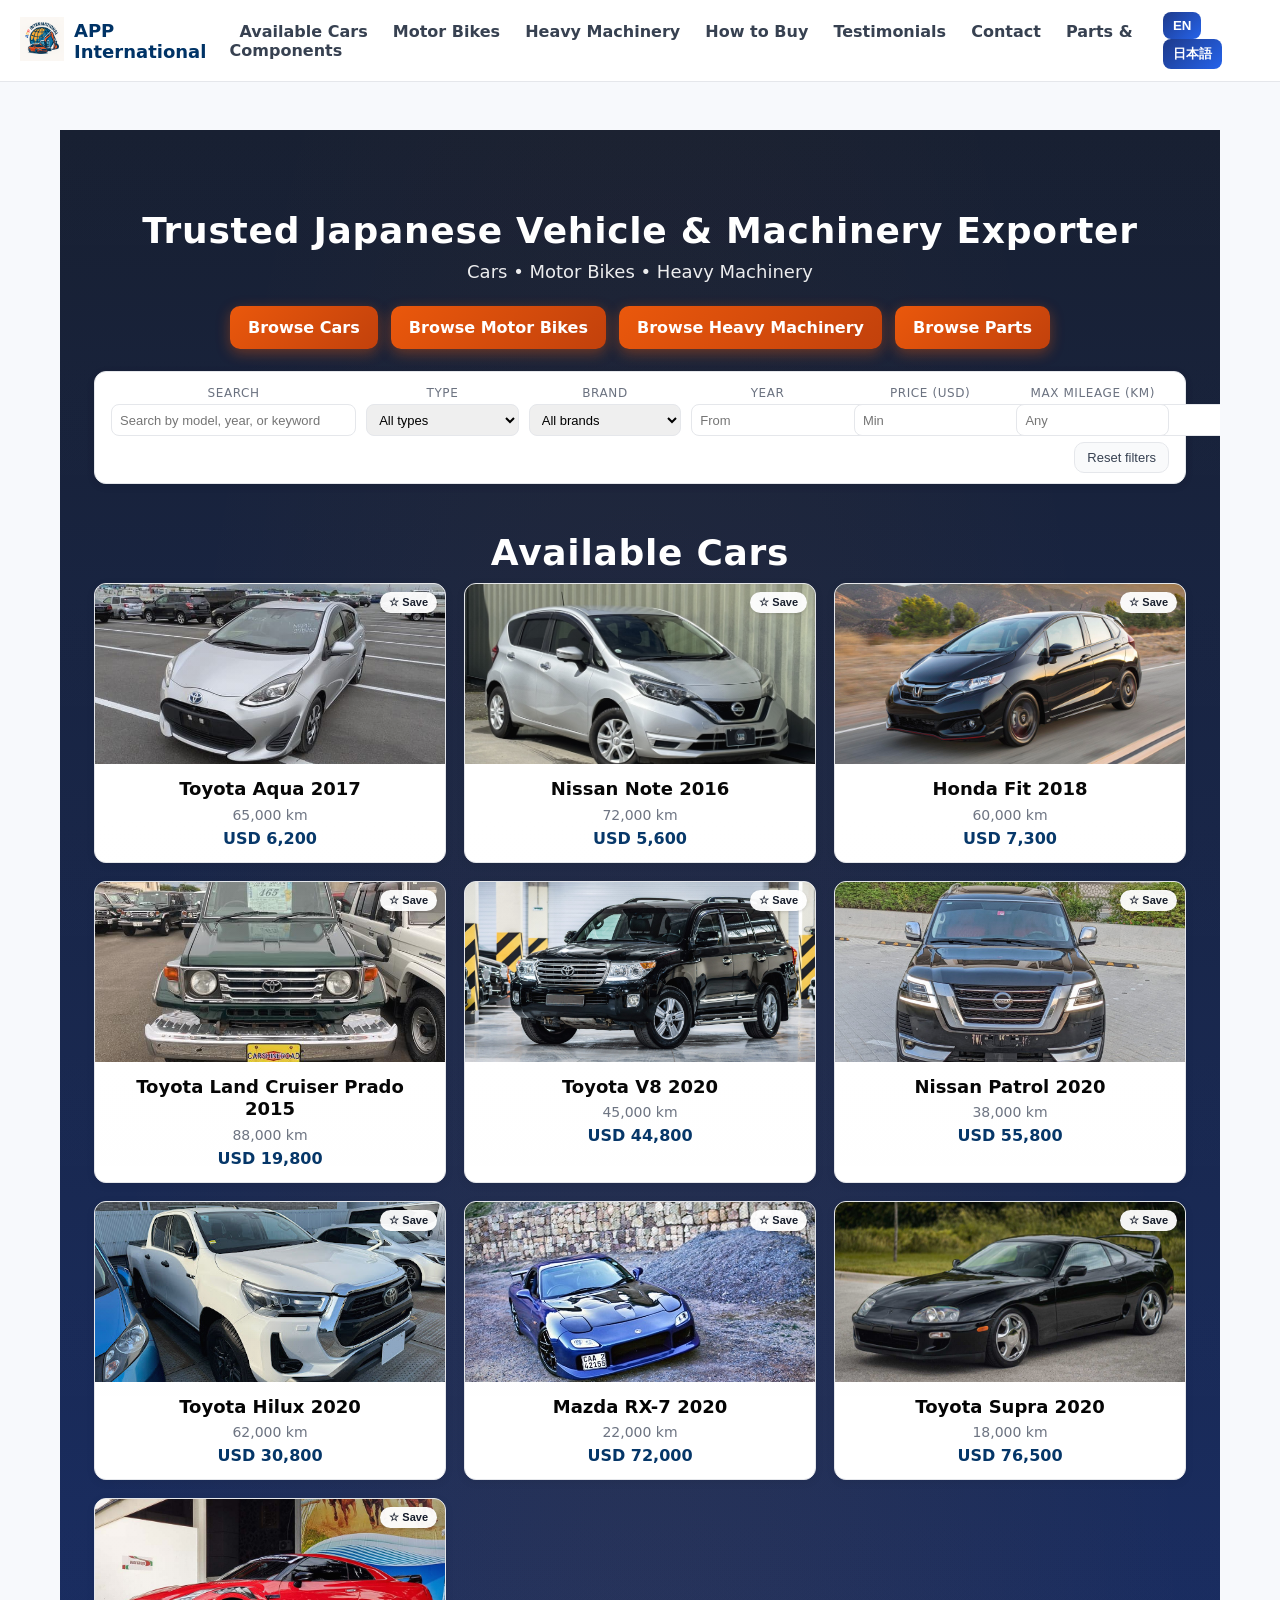
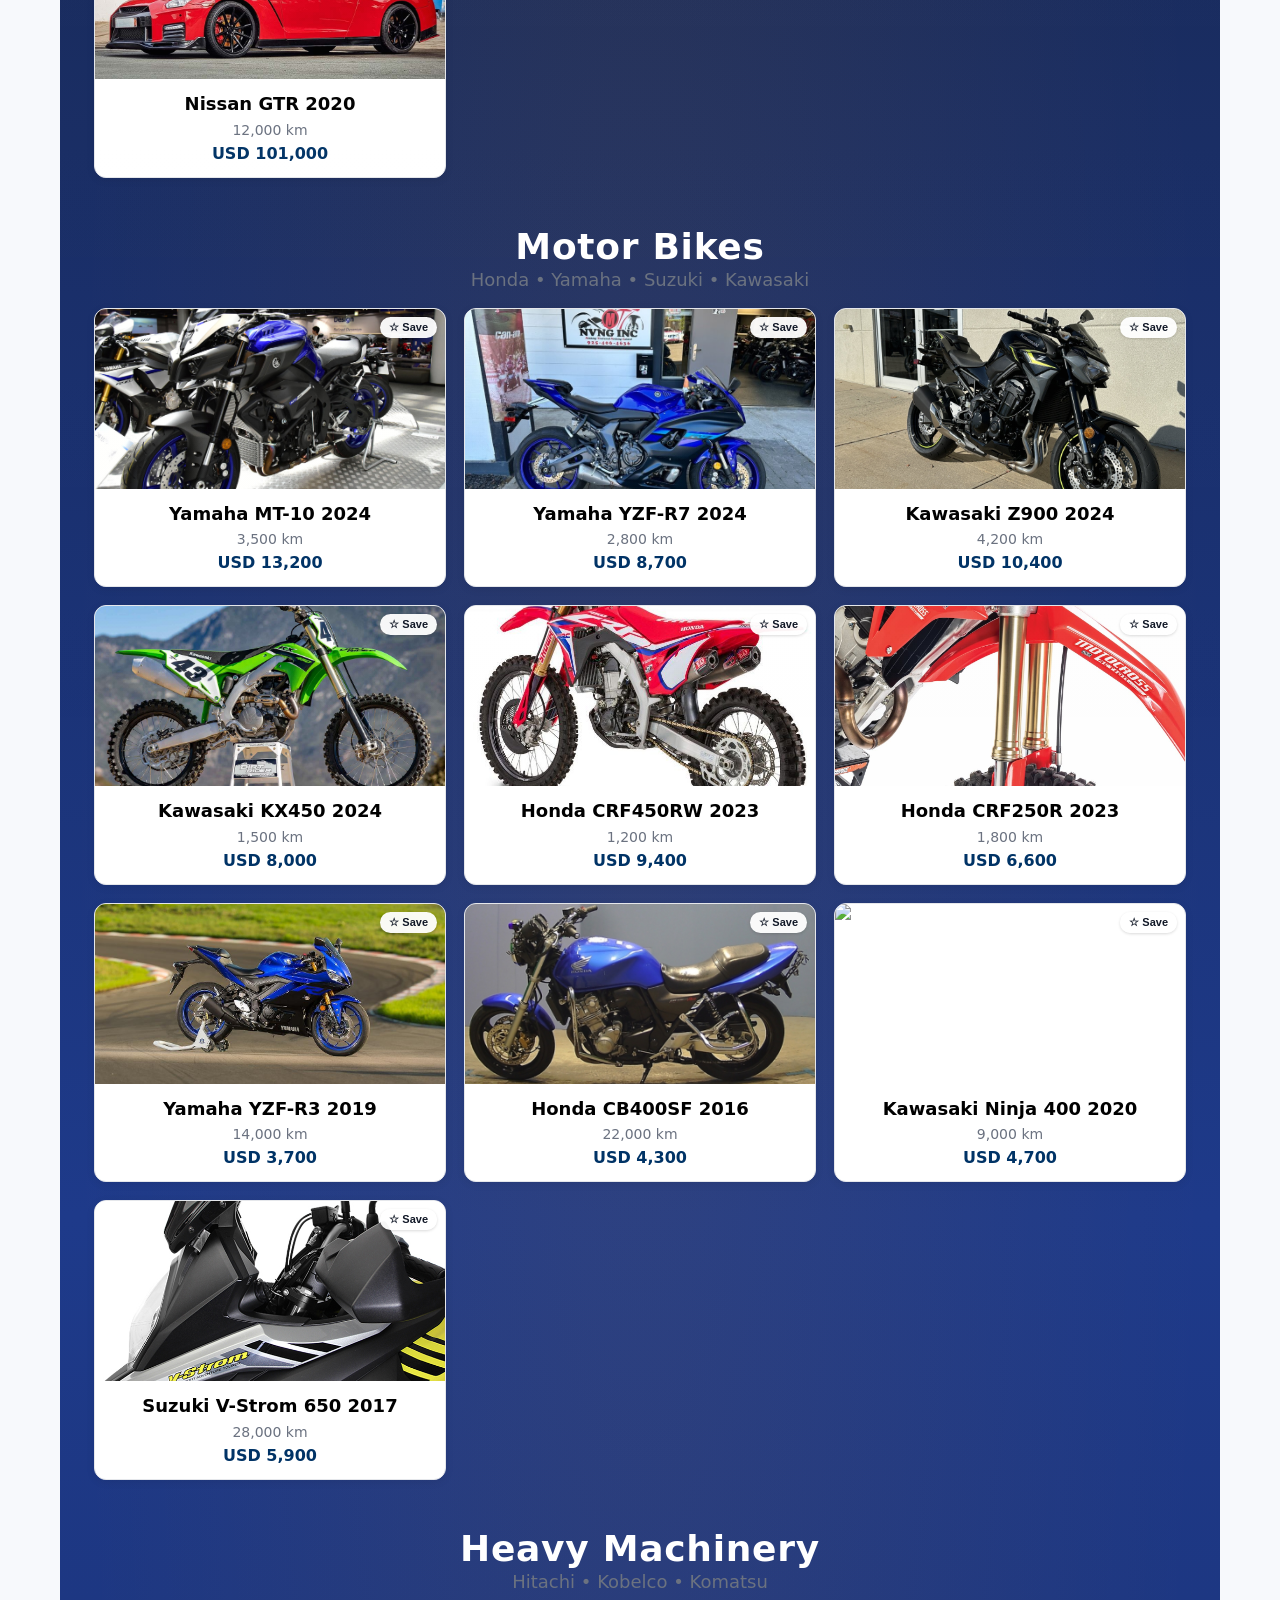
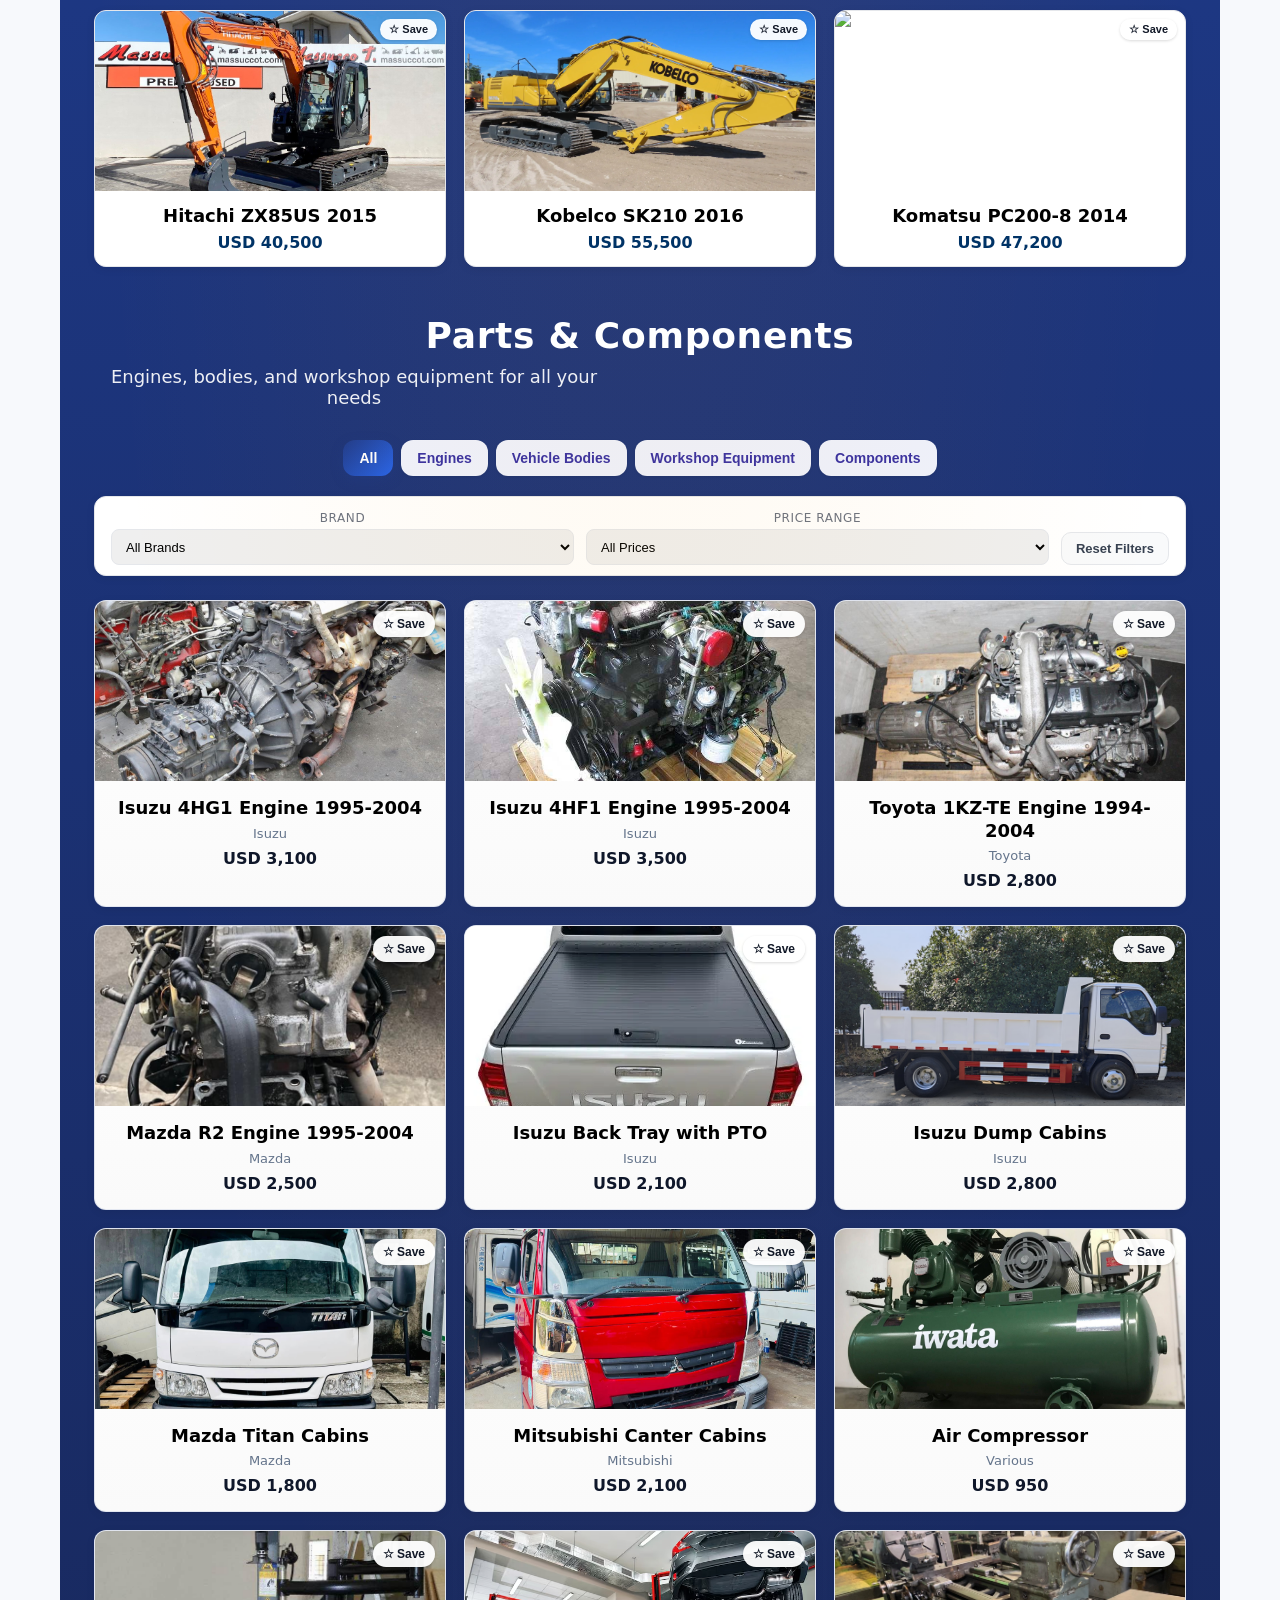
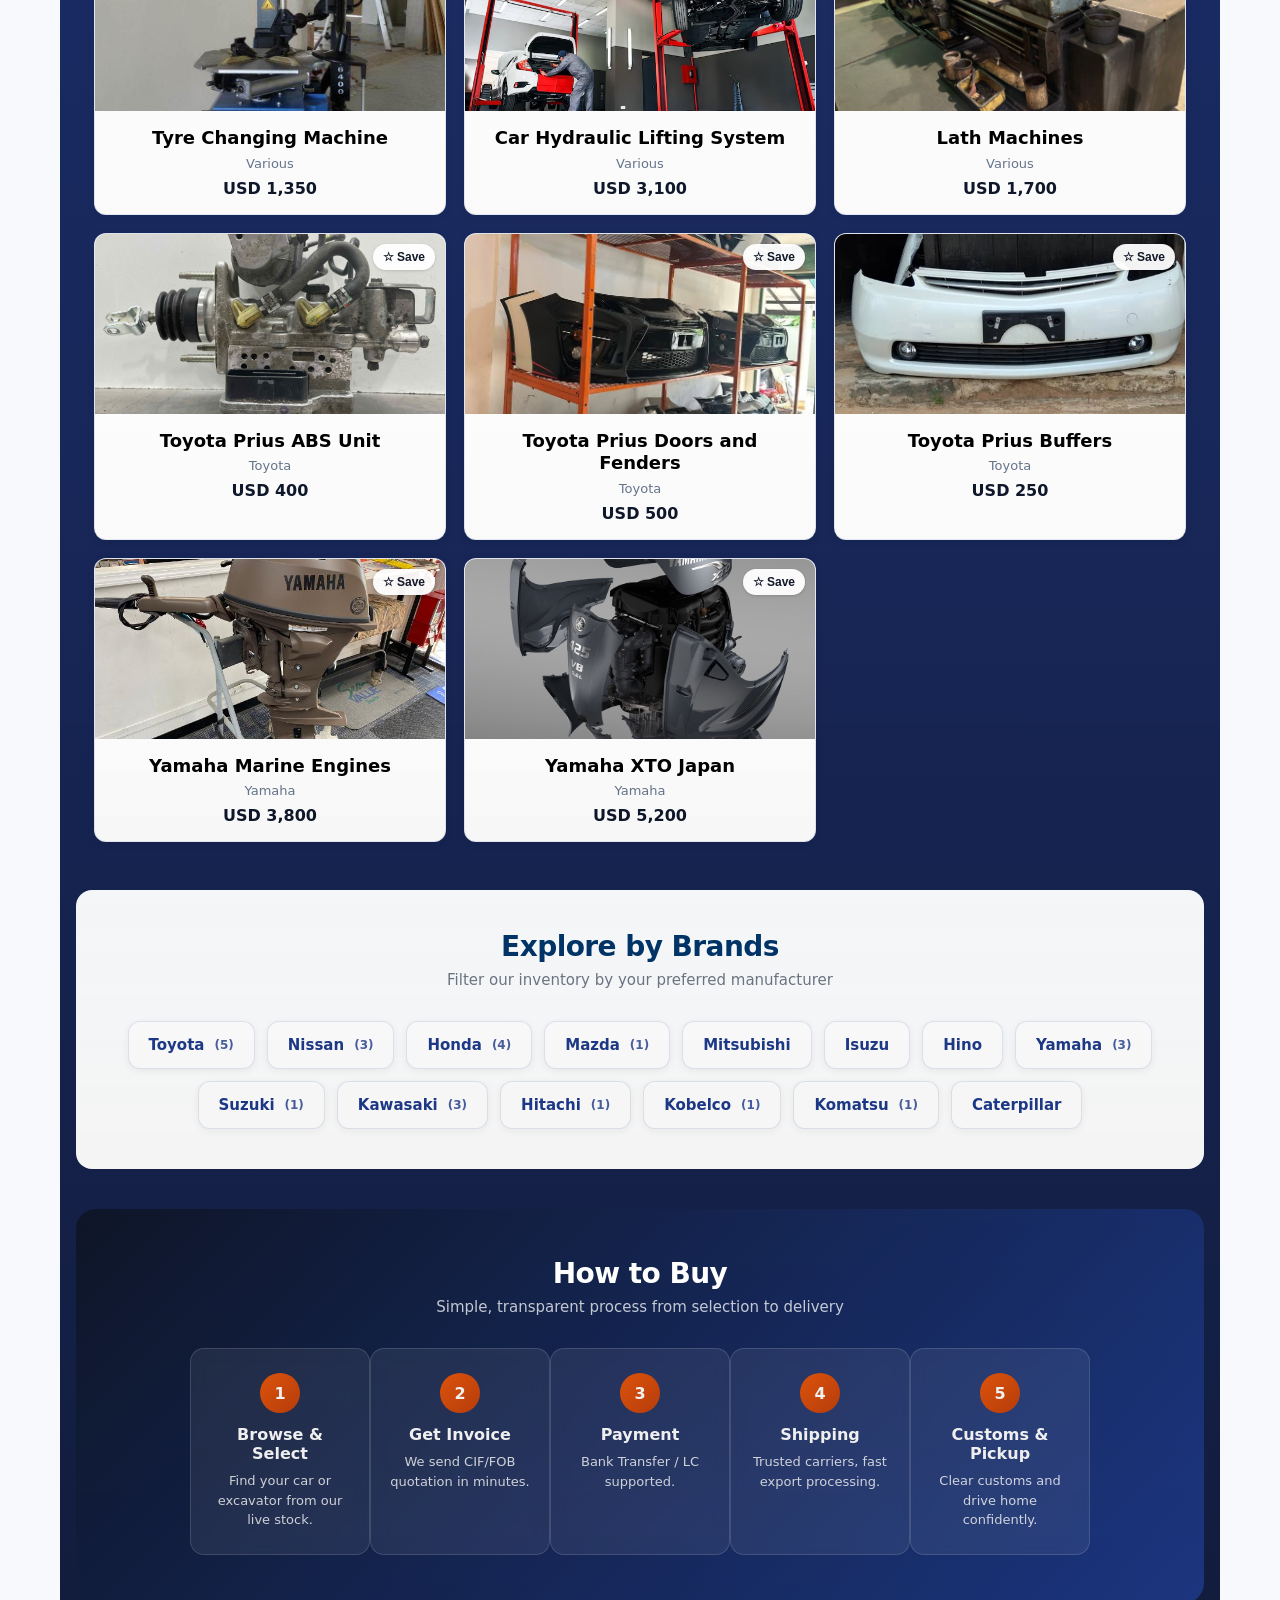
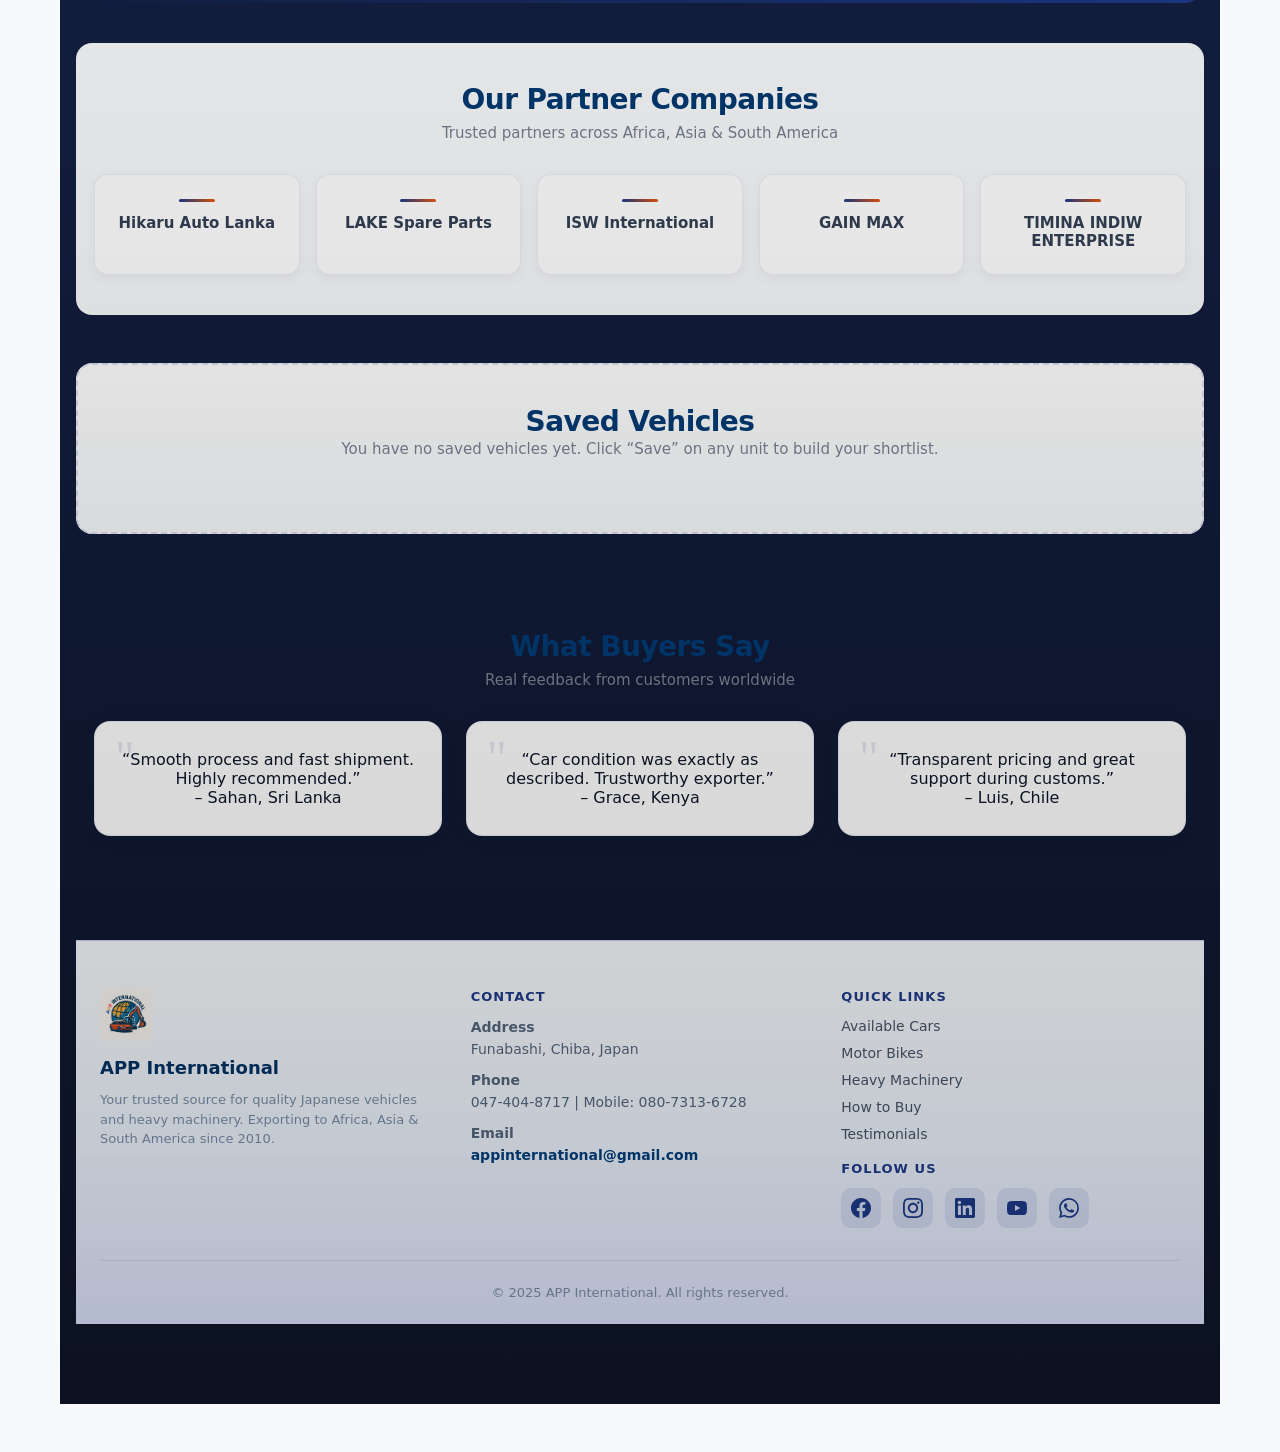
==== commit b042e876: "Complete website update: Updated index.html, brand.html, vehicle.html, data.js and removed unused im" ====
--- a/index.html
+++ b/index.html
@@ -166,7 +166,7 @@
     .card:hover{transform:translateY(-2px);box-shadow:0 8px 24px rgba(0,0,0,.10)}
     .card img{width:100%;height:180px;object-fit:cover;display:block}
     .card-body{padding:14px}
-    .card-body h3{margin:0 0 6px;font-size:18px;line-height:1.25}
+    .card-body h3{margin:0 0 6px;font-size:18px;line-height:1.25;color:#000 !important}
     .meta{color:var(--muted);font-size:14px}
     .price{color:var(--brand);font-weight:800;margin-top:6px}
 
@@ -251,13 +251,14 @@
     .testi{
       background:#fff;border-radius:16px;padding:28px 24px;
       border:1px solid rgba(30,58,138,.1);box-shadow:0 4px 20px rgba(0,0,0,.06);
-      position:relative;transition:transform .2s, box-shadow .2s
+      position:relative;transition:transform .2s, box-shadow .2s;
+      color:#0f172a;
     }
     .testi::before{content:'"';position:absolute;top:12px;left:20px;font-size:48px;font-family:Georgia,serif;color:rgba(30,58,138,.12);line-height:1}
     .testi:hover{transform:translateY(-2px);box-shadow:0 12px 32px rgba(0,0,0,.08)}
-    .testi blockquote{margin:0 0 16px;font-size:15px;line-height:1.65;color:#334155;font-style:italic}
-    .testi .testi-author{font-size:14px;font-weight:700;color:var(--logo-blue)}
-    .testi .testi-location{font-size:13px;color:var(--muted);margin-top:2px}
+    .testi blockquote{margin:0 0 16px;font-size:15px;line-height:1.65;color:#0f172a;font-style:italic}
+    .testi .testi-author{font-size:14px;font-weight:700;color:#0f172a}
+    .testi .testi-location{font-size:13px;color:#0f172a;margin-top:2px}
 
     /* Footer */
     footer{
@@ -423,7 +424,7 @@
     .card.parts-card{
       border:1px solid rgba(30,58,138,.12);
       background:linear-gradient(180deg, #fff 0%, #fafafa 100%);
-      transition:transform .18s ease, box-shadow .18s ease, border-color .18s ease;
+      transition:transform .18s ease, box-shadow .2s ease, border-color .2s ease;
     }
     .card.parts-card:hover{
       transform:translateY(-2px);
@@ -819,11 +820,11 @@
       <p class="section-sub">Simple, transparent process from selection to delivery</p>
     </div>
     <div class="how-steps">
-      <div class="how-step"><span class="how-step-num">1</span><h3>Browse &amp; Select</h3><p>Find your car or excavator from our live stock.</p></div>
+      <div class="how-step"><span class="how-step-num">1</span><h3>Browse & Select</h3><p>Find your car or excavator from our live stock.</p></div>
       <div class="how-step"><span class="how-step-num">2</span><h3>Get Invoice</h3><p>We send CIF/FOB quotation in minutes.</p></div>
       <div class="how-step"><span class="how-step-num">3</span><h3>Payment</h3><p>Bank Transfer / LC supported.</p></div>
       <div class="how-step"><span class="how-step-num">4</span><h3>Shipping</h3><p>Trusted carriers, fast export processing.</p></div>
-      <div class="how-step"><span class="how-step-num">5</span><h3>Customs &amp; Pickup</h3><p>Clear customs and drive home confidently.</p></div>
+      <div class="how-step"><span class="how-step-num">5</span><h3>Customs & Pickup</h3><p>Clear customs and drive home confidently.</p></div>
     </div>
   </section>
 
@@ -831,7 +832,7 @@
   <section class="partners-section" aria-labelledby="partners-title">
     <div class="section-head">
       <h2 id="partners-title">Our Partner Companies</h2>
-      <p class="section-sub">Trusted partners across Africa, Asia &amp; South America</p>
+      <p class="section-sub">Trusted partners across Africa, Asia & South America</p>
     </div>
     <div class="partners-grid">
       <div class="partner">Hikaru Auto Lanka</div>
@@ -1018,7 +1019,7 @@
 
       // Choose best image source from new data model
       const primaryImage =
-        item.featuredImage ||
+        item.featuredImage && item.featuredImage.startsWith("images/") ? item.featuredImage :
         (item.images && item.images.length && (typeof item.images[0] === "string" ? item.images[0] : item.images[0].url)) ||
         "https://images.unsplash.com/photo-1549317661-bd32c8ce0db2?w=800&q=80";
 
@@ -1067,15 +1068,24 @@
 
     function renderHome(){
       const list = window.DB?.vehicles || [];
+      console.log("Total vehicles loaded:", list.length);
       const filtered = applyFilters(list);
+      console.log("Filtered vehicles:", filtered.length);
       const cars = filtered.filter(v=>v.type==="car");
+      console.log("Cars after filtering:", cars.length);
       const bikes = filtered.filter(v=>v.type==="bike");
       const ex   = filtered.filter(v=>v.type==="excavator");
 
       const cg = $("#car-grid"); const bg = $("#bike-grid"); const eg = $("#exc-grid");
       cg.innerHTML = ""; if(bg) bg.innerHTML = ""; eg.innerHTML = "";
-      cars.forEach(v=>cg.appendChild(card(v)));
+      console.log("Rendering cars:");
+      cars.forEach(v=>{
+        console.log("Rendering car:", v.title);
+        cg.appendChild(card(v));
+      });
+      console.log("Rendering bikes:");
       bikes.forEach(v=>bg && bg.appendChild(card(v)));
+      console.log("Rendering excavators:");
       ex.forEach(v=>eg.appendChild(card(v)));
 
       // Brands (chips + filter dropdown)
@@ -1180,7 +1190,7 @@
       });
 
       const link = el("a",{
-        href:"contact.html?subject=Quote Request: " + encodeURIComponent(item.title),
+        href:"parts.html#" + encodeURIComponent(item.id),
         class:"card-link",
         title:item.title
       },[
@@ -1385,4 +1395,4 @@
     })();
   </script>
 </body>
-</html>
+</html>
